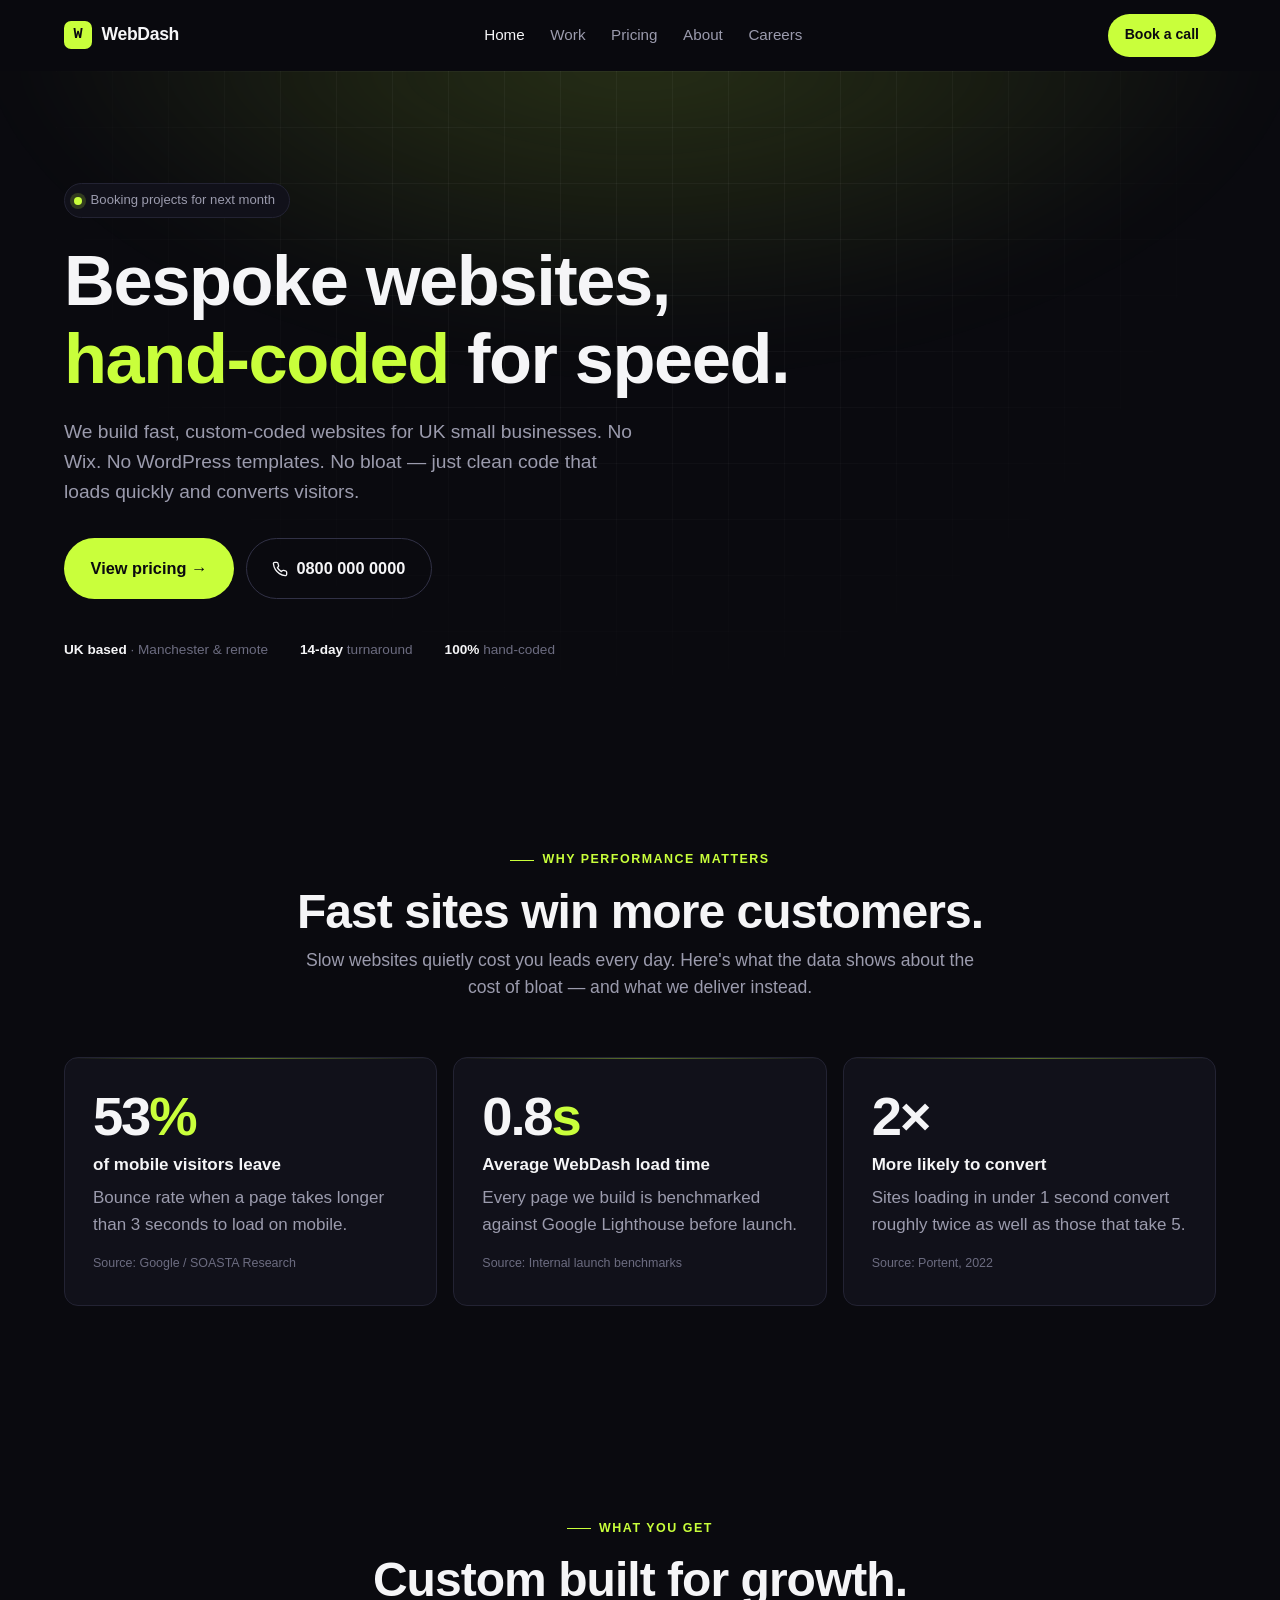
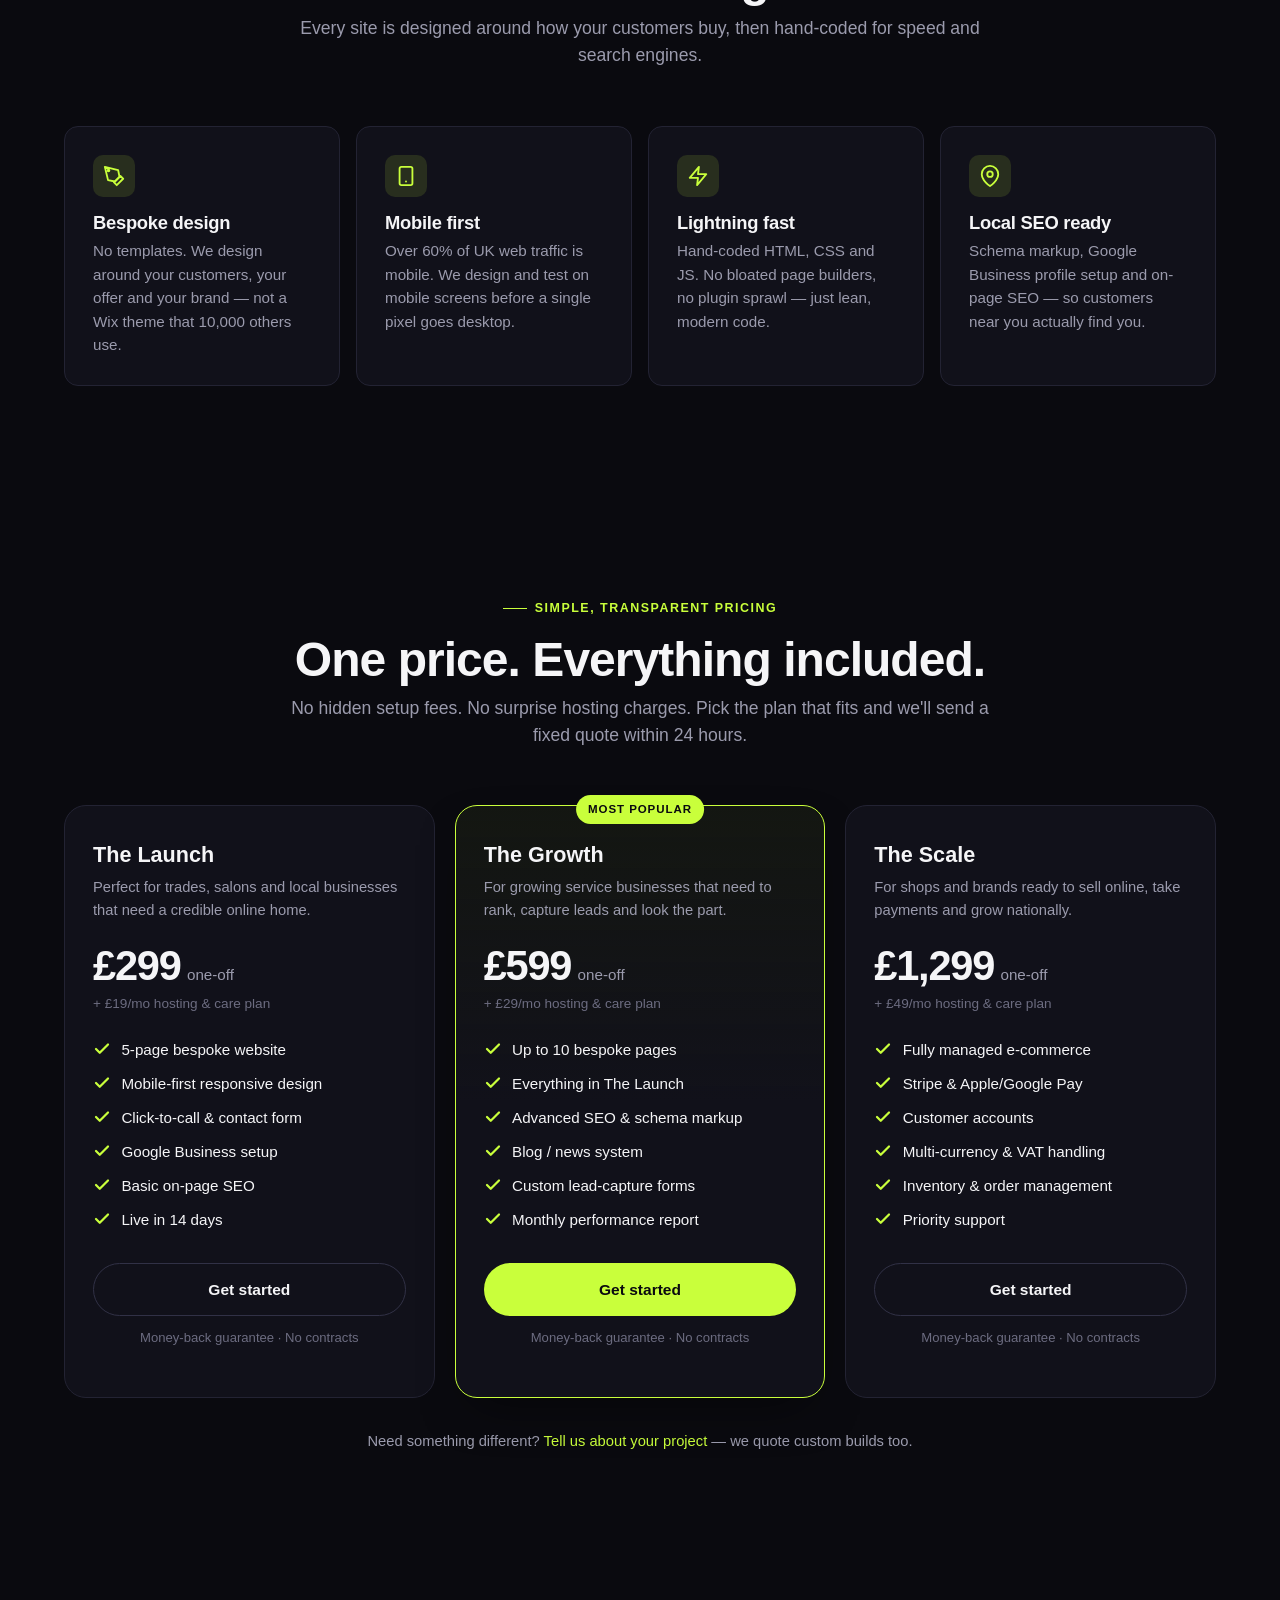
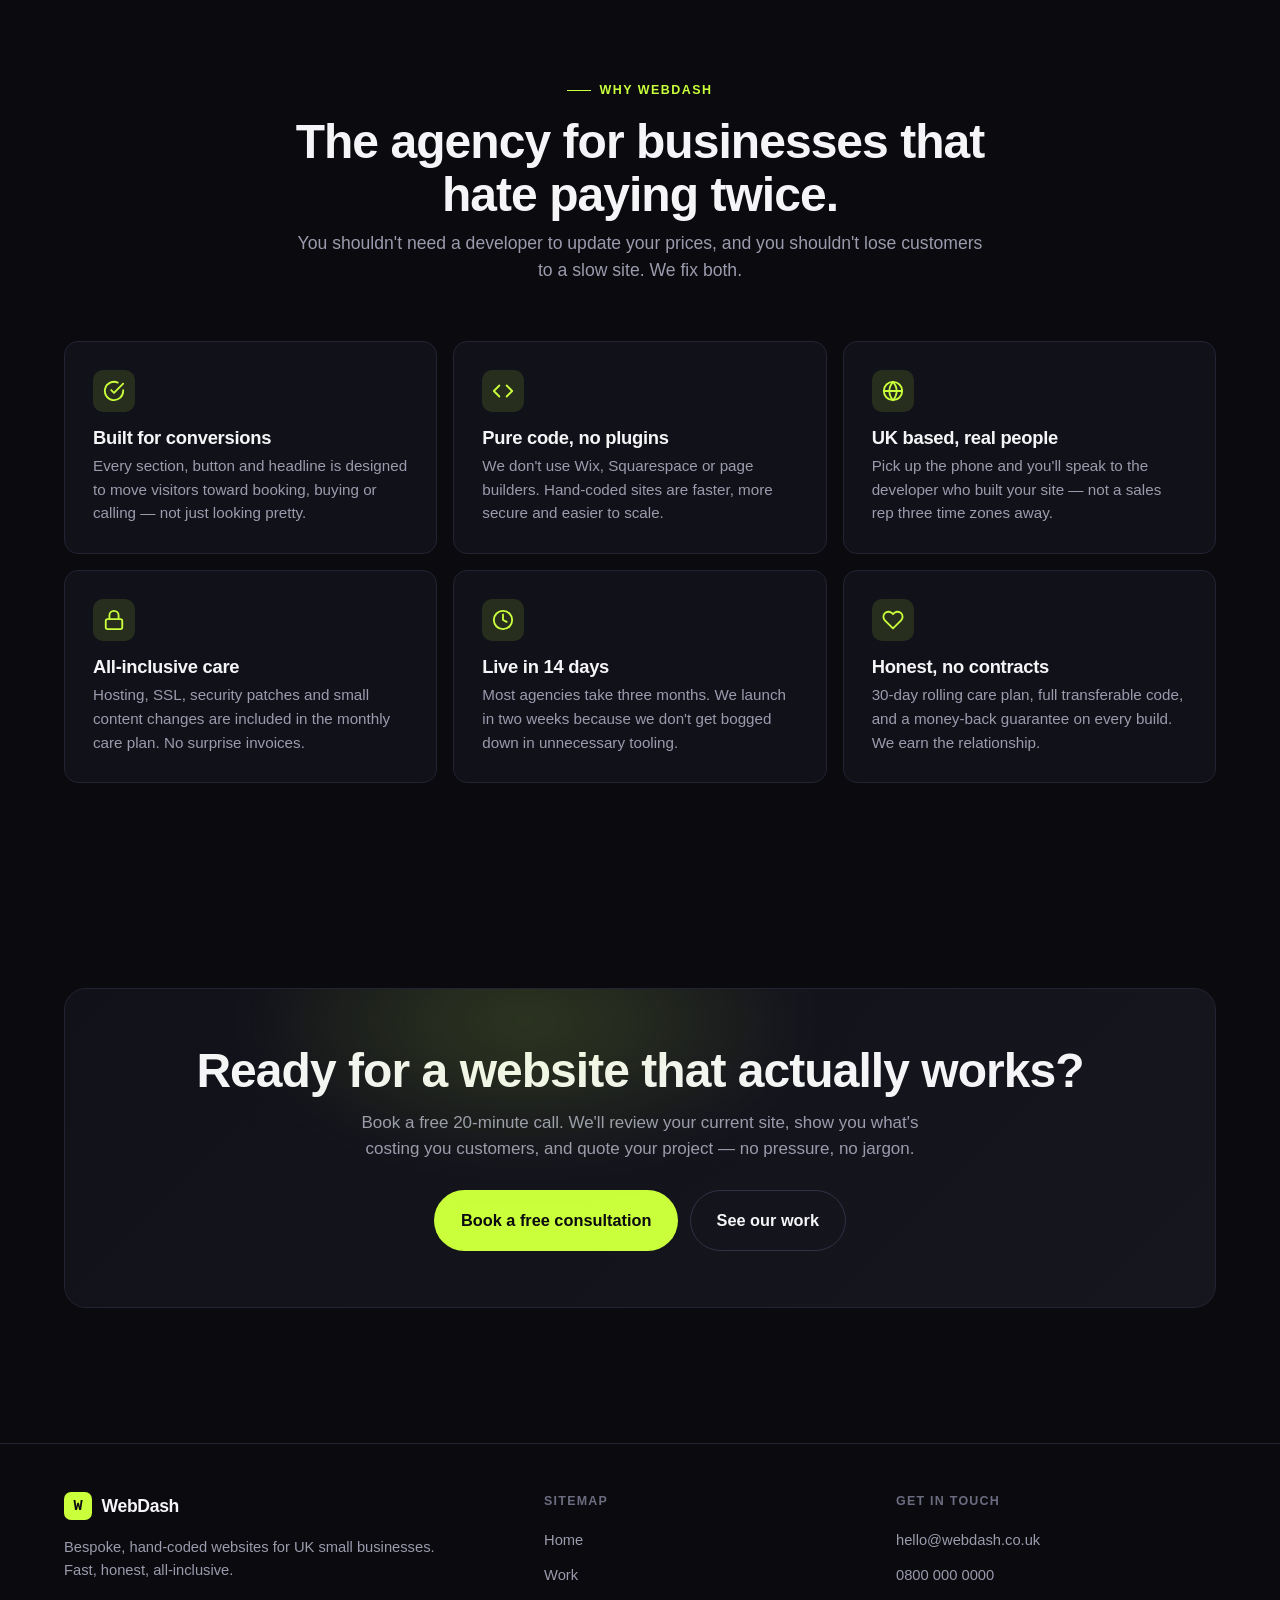
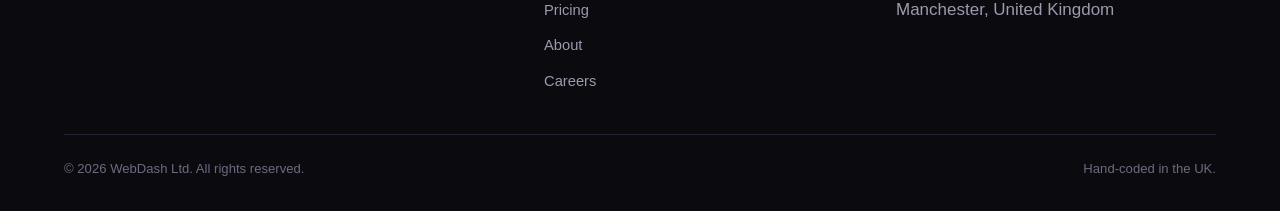
==== index.html @ cebf5f70 "Initial WebDash site rebuild Hand-coded static site (HTML, CSS, vanilla JS) with five pages: home, p" ====
<!doctype html>
<html lang="en-GB">
<head>
  <meta charset="utf-8" />
  <meta name="viewport" content="width=device-width, initial-scale=1" />
  <title>WebDash — Bespoke websites, hand-coded for UK businesses</title>
  <meta name="description" content="WebDash builds fast, custom-coded websites for UK small businesses. No Wix. No WordPress templates. Live in 14 days, all-inclusive from £299." />
  <meta name="theme-color" content="#0a0a0f" />
  <link rel="icon" href="/assets/favicon.svg" type="image/svg+xml" />
  <link rel="canonical" href="https://www.webdash.co.uk/" />
  <meta property="og:type" content="website" />
  <meta property="og:title" content="WebDash — Bespoke websites, hand-coded for UK businesses" />
  <meta property="og:description" content="Fast, custom-coded websites for UK small businesses. No Wix. No WordPress templates. Live in 14 days from £299." />
  <meta property="og:url" content="https://www.webdash.co.uk/" />
  <meta name="twitter:card" content="summary_large_image" />
  <link rel="stylesheet" href="/assets/styles.css" />
</head>
<body>
  <header class="nav" data-nav>
    <div class="container nav-inner">
      <a href="/" class="brand" aria-label="WebDash home">
        <span class="brand-mark">W</span>
        <span>WebDash</span>
      </a>
      <nav aria-label="Primary">
        <ul class="nav-links">
          <li><a href="/" aria-current="page">Home</a></li>
          <li><a href="/work.html">Work</a></li>
          <li><a href="/pricing.html">Pricing</a></li>
          <li><a href="/about.html">About</a></li>
          <li><a href="/careers.html">Careers</a></li>
        </ul>
      </nav>
      <a href="/about.html#contact" class="btn btn-primary btn-sm nav-cta">Book a call</a>
      <button class="nav-toggle" data-nav-toggle aria-label="Toggle menu" aria-expanded="false">
        <svg viewBox="0 0 24 24" fill="none" stroke="currentColor" stroke-width="2" stroke-linecap="round" aria-hidden="true">
          <line x1="3" y1="6" x2="21" y2="6"/><line x1="3" y1="12" x2="21" y2="12"/><line x1="3" y1="18" x2="21" y2="18"/>
        </svg>
      </button>
    </div>
    <div class="nav-mobile">
      <ul>
        <li><a href="/" aria-current="page">Home</a></li>
        <li><a href="/work.html">Work</a></li>
        <li><a href="/pricing.html">Pricing</a></li>
        <li><a href="/about.html">About</a></li>
        <li><a href="/careers.html">Careers</a></li>
      </ul>
      <a href="/about.html#contact" class="btn btn-primary btn-block">Book a call</a>
    </div>
  </header>

  <main>
    <section class="hero">
      <div class="hero-grid" aria-hidden="true"></div>
      <div class="container">
        <span class="hero-pill"><span class="dot"></span> Booking projects for next month</span>
        <h1>Bespoke websites,<br/><span class="accent">hand-coded</span> for speed.</h1>
        <p class="hero-sub">We build fast, custom-coded websites for UK small businesses. No Wix. No WordPress templates. No bloat — just clean code that loads quickly and converts visitors.</p>
        <div class="hero-actions">
          <a href="/pricing.html" class="btn btn-primary btn-lg">View pricing →</a>
          <a href="tel:+448000000000" class="btn btn-ghost btn-lg">
            <svg width="16" height="16" viewBox="0 0 24 24" fill="none" stroke="currentColor" stroke-width="2" stroke-linecap="round" stroke-linejoin="round" aria-hidden="true"><path d="M22 16.92v3a2 2 0 0 1-2.18 2 19.79 19.79 0 0 1-8.63-3.07 19.5 19.5 0 0 1-6-6 19.79 19.79 0 0 1-3.07-8.67A2 2 0 0 1 4.11 2h3a2 2 0 0 1 2 1.72c.13.96.37 1.9.72 2.81a2 2 0 0 1-.45 2.11L8.09 9.91a16 16 0 0 0 6 6l1.27-1.27a2 2 0 0 1 2.11-.45c.91.35 1.85.59 2.81.72A2 2 0 0 1 22 16.92z"/></svg>
            0800 000 0000
          </a>
        </div>
        <div class="hero-trust">
          <span><strong>UK based</strong> · Manchester &amp; remote</span>
          <span><strong>14-day</strong> turnaround</span>
          <span><strong>100%</strong> hand-coded</span>
        </div>
      </div>
    </section>

    <section class="section">
      <div class="container">
        <div class="section-head">
          <span class="eyebrow">Why performance matters</span>
          <h2>Fast sites win more customers.</h2>
          <p>Slow websites quietly cost you leads every day. Here's what the data shows about the cost of bloat — and what we deliver instead.</p>
        </div>
        <div class="stats">
          <div class="stat">
            <div class="stat-value">53<span class="unit">%</span></div>
            <div class="stat-label">of mobile visitors leave</div>
            <p>Bounce rate when a page takes longer than 3 seconds to load on mobile.</p>
            <div class="stat-source">Source: Google / SOASTA Research</div>
          </div>
          <div class="stat">
            <div class="stat-value">0.8<span class="unit">s</span></div>
            <div class="stat-label">Average WebDash load time</div>
            <p>Every page we build is benchmarked against Google Lighthouse before launch.</p>
            <div class="stat-source">Source: Internal launch benchmarks</div>
          </div>
          <div class="stat">
            <div class="stat-value">2×<span class="unit"></span></div>
            <div class="stat-label">More likely to convert</div>
            <p>Sites loading in under 1 second convert roughly twice as well as those that take 5.</p>
            <div class="stat-source">Source: Portent, 2022</div>
          </div>
        </div>
      </div>
    </section>

    <section class="section">
      <div class="container">
        <div class="section-head">
          <span class="eyebrow">What you get</span>
          <h2>Custom built for growth.</h2>
          <p>Every site is designed around how your customers buy, then hand-coded for speed and search engines.</p>
        </div>
        <div class="cards cols-4">
          <article class="card">
            <div class="card-icon" aria-hidden="true">
              <svg viewBox="0 0 24 24" fill="none" stroke="currentColor" stroke-width="2" stroke-linecap="round" stroke-linejoin="round"><path d="M12 19l7-7 3 3-7 7-3-3z"/><path d="M18 13l-1.5-7.5L2 2l3.5 14.5L13 18l5-5z"/><circle cx="6" cy="6" r="1"/></svg>
            </div>
            <h3>Bespoke design</h3>
            <p>No templates. We design around your customers, your offer and your brand — not a Wix theme that 10,000 others use.</p>
          </article>
          <article class="card">
            <div class="card-icon" aria-hidden="true">
              <svg viewBox="0 0 24 24" fill="none" stroke="currentColor" stroke-width="2" stroke-linecap="round" stroke-linejoin="round"><rect x="5" y="2" width="14" height="20" rx="2"/><line x1="12" y1="18" x2="12.01" y2="18"/></svg>
            </div>
            <h3>Mobile first</h3>
            <p>Over 60% of UK web traffic is mobile. We design and test on mobile screens before a single pixel goes desktop.</p>
          </article>
          <article class="card">
            <div class="card-icon" aria-hidden="true">
              <svg viewBox="0 0 24 24" fill="none" stroke="currentColor" stroke-width="2" stroke-linecap="round" stroke-linejoin="round"><polygon points="13 2 3 14 12 14 11 22 21 10 12 10 13 2"/></svg>
            </div>
            <h3>Lightning fast</h3>
            <p>Hand-coded HTML, CSS and JS. No bloated page builders, no plugin sprawl — just lean, modern code.</p>
          </article>
          <article class="card">
            <div class="card-icon" aria-hidden="true">
              <svg viewBox="0 0 24 24" fill="none" stroke="currentColor" stroke-width="2" stroke-linecap="round" stroke-linejoin="round"><path d="M21 10c0 7-9 13-9 13s-9-6-9-13a9 9 0 0 1 18 0z"/><circle cx="12" cy="10" r="3"/></svg>
            </div>
            <h3>Local SEO ready</h3>
            <p>Schema markup, Google Business profile setup and on-page SEO — so customers near you actually find you.</p>
          </article>
        </div>
      </div>
    </section>

    <section class="section">
      <div class="container">
        <div class="section-head">
          <span class="eyebrow">Simple, transparent pricing</span>
          <h2>One price. Everything included.</h2>
          <p>No hidden setup fees. No surprise hosting charges. Pick the plan that fits and we'll send a fixed quote within 24 hours.</p>
        </div>
        <div class="pricing">
          <article class="plan">
            <div class="plan-name">The Launch</div>
            <p class="plan-blurb">Perfect for trades, salons and local businesses that need a credible online home.</p>
            <div class="plan-price"><span class="amount">£299</span><span class="term">one-off</span></div>
            <p class="plan-care">+ £19/mo hosting &amp; care plan</p>
            <ul class="plan-features">
              <li>5-page bespoke website</li>
              <li>Mobile-first responsive design</li>
              <li>Click-to-call &amp; contact form</li>
              <li>Google Business setup</li>
              <li>Basic on-page SEO</li>
              <li>Live in 14 days</li>
            </ul>
            <a href="/about.html#contact" class="btn btn-ghost btn-block">Get started</a>
            <p class="plan-foot">Money-back guarantee · No contracts</p>
          </article>

          <article class="plan is-featured">
            <span class="plan-tag">Most popular</span>
            <div class="plan-name">The Growth</div>
            <p class="plan-blurb">For growing service businesses that need to rank, capture leads and look the part.</p>
            <div class="plan-price"><span class="amount">£599</span><span class="term">one-off</span></div>
            <p class="plan-care">+ £29/mo hosting &amp; care plan</p>
            <ul class="plan-features">
              <li>Up to 10 bespoke pages</li>
              <li>Everything in The Launch</li>
              <li>Advanced SEO &amp; schema markup</li>
              <li>Blog / news system</li>
              <li>Custom lead-capture forms</li>
              <li>Monthly performance report</li>
            </ul>
            <a href="/about.html#contact" class="btn btn-primary btn-block">Get started</a>
            <p class="plan-foot">Money-back guarantee · No contracts</p>
          </article>

          <article class="plan">
            <div class="plan-name">The Scale</div>
            <p class="plan-blurb">For shops and brands ready to sell online, take payments and grow nationally.</p>
            <div class="plan-price"><span class="amount">£1,299</span><span class="term">one-off</span></div>
            <p class="plan-care">+ £49/mo hosting &amp; care plan</p>
            <ul class="plan-features">
              <li>Fully managed e-commerce</li>
              <li>Stripe &amp; Apple/Google Pay</li>
              <li>Customer accounts</li>
              <li>Multi-currency &amp; VAT handling</li>
              <li>Inventory &amp; order management</li>
              <li>Priority support</li>
            </ul>
            <a href="/about.html#contact" class="btn btn-ghost btn-block">Get started</a>
            <p class="plan-foot">Money-back guarantee · No contracts</p>
          </article>
        </div>
        <p class="center muted" style="margin-top:2rem;font-size:.92rem;">Need something different? <a href="/about.html#contact" class="accent">Tell us about your project</a> — we quote custom builds too.</p>
      </div>
    </section>

    <section class="section">
      <div class="container">
        <div class="section-head">
          <span class="eyebrow">Why WebDash</span>
          <h2>The agency for businesses that hate paying twice.</h2>
          <p>You shouldn't need a developer to update your prices, and you shouldn't lose customers to a slow site. We fix both.</p>
        </div>
        <div class="cards cols-3">
          <article class="card">
            <div class="card-icon" aria-hidden="true">
              <svg viewBox="0 0 24 24" fill="none" stroke="currentColor" stroke-width="2" stroke-linecap="round" stroke-linejoin="round"><path d="M22 11.08V12a10 10 0 1 1-5.93-9.14"/><polyline points="22 4 12 14.01 9 11.01"/></svg>
            </div>
            <h3>Built for conversions</h3>
            <p>Every section, button and headline is designed to move visitors toward booking, buying or calling — not just looking pretty.</p>
          </article>
          <article class="card">
            <div class="card-icon" aria-hidden="true">
              <svg viewBox="0 0 24 24" fill="none" stroke="currentColor" stroke-width="2" stroke-linecap="round" stroke-linejoin="round"><polyline points="16 18 22 12 16 6"/><polyline points="8 6 2 12 8 18"/></svg>
            </div>
            <h3>Pure code, no plugins</h3>
            <p>We don't use Wix, Squarespace or page builders. Hand-coded sites are faster, more secure and easier to scale.</p>
          </article>
          <article class="card">
            <div class="card-icon" aria-hidden="true">
              <svg viewBox="0 0 24 24" fill="none" stroke="currentColor" stroke-width="2" stroke-linecap="round" stroke-linejoin="round"><circle cx="12" cy="12" r="10"/><line x1="2" y1="12" x2="22" y2="12"/><path d="M12 2a15.3 15.3 0 0 1 4 10 15.3 15.3 0 0 1-4 10 15.3 15.3 0 0 1-4-10 15.3 15.3 0 0 1 4-10z"/></svg>
            </div>
            <h3>UK based, real people</h3>
            <p>Pick up the phone and you'll speak to the developer who built your site — not a sales rep three time zones away.</p>
          </article>
          <article class="card">
            <div class="card-icon" aria-hidden="true">
              <svg viewBox="0 0 24 24" fill="none" stroke="currentColor" stroke-width="2" stroke-linecap="round" stroke-linejoin="round"><rect x="3" y="11" width="18" height="11" rx="2" ry="2"/><path d="M7 11V7a5 5 0 0 1 10 0v4"/></svg>
            </div>
            <h3>All-inclusive care</h3>
            <p>Hosting, SSL, security patches and small content changes are included in the monthly care plan. No surprise invoices.</p>
          </article>
          <article class="card">
            <div class="card-icon" aria-hidden="true">
              <svg viewBox="0 0 24 24" fill="none" stroke="currentColor" stroke-width="2" stroke-linecap="round" stroke-linejoin="round"><circle cx="12" cy="12" r="10"/><polyline points="12 6 12 12 16 14"/></svg>
            </div>
            <h3>Live in 14 days</h3>
            <p>Most agencies take three months. We launch in two weeks because we don't get bogged down in unnecessary tooling.</p>
          </article>
          <article class="card">
            <div class="card-icon" aria-hidden="true">
              <svg viewBox="0 0 24 24" fill="none" stroke="currentColor" stroke-width="2" stroke-linecap="round" stroke-linejoin="round"><path d="M20.84 4.61a5.5 5.5 0 0 0-7.78 0L12 5.67l-1.06-1.06a5.5 5.5 0 0 0-7.78 7.78l1.06 1.06L12 21.23l7.78-7.78 1.06-1.06a5.5 5.5 0 0 0 0-7.78z"/></svg>
            </div>
            <h3>Honest, no contracts</h3>
            <p>30-day rolling care plan, full transferable code, and a money-back guarantee on every build. We earn the relationship.</p>
          </article>
        </div>
      </div>
    </section>

    <section class="section">
      <div class="container">
        <div class="cta">
          <h2>Ready for a website that actually works?</h2>
          <p>Book a free 20-minute call. We'll review your current site, show you what's costing you customers, and quote your project — no pressure, no jargon.</p>
          <div class="cta-actions">
            <a href="/about.html#contact" class="btn btn-primary btn-lg">Book a free consultation</a>
            <a href="/work.html" class="btn btn-ghost btn-lg">See our work</a>
          </div>
        </div>
      </div>
    </section>
  </main>

  <footer class="footer">
    <div class="container">
      <div class="footer-grid">
        <div>
          <a href="/" class="brand" aria-label="WebDash home">
            <span class="brand-mark">W</span>
            <span>WebDash</span>
          </a>
          <p class="muted" style="margin-top:1rem;max-width:24rem;">Bespoke, hand-coded websites for UK small businesses. Fast, honest, all-inclusive.</p>
        </div>
        <div>
          <h5>Sitemap</h5>
          <ul>
            <li><a href="/">Home</a></li>
            <li><a href="/work.html">Work</a></li>
            <li><a href="/pricing.html">Pricing</a></li>
            <li><a href="/about.html">About</a></li>
            <li><a href="/careers.html">Careers</a></li>
          </ul>
        </div>
        <div>
          <h5>Get in touch</h5>
          <ul>
            <li><a href="mailto:hello@webdash.co.uk">hello@webdash.co.uk</a></li>
            <li><a href="tel:+448000000000">0800 000 0000</a></li>
            <li class="muted">Manchester, United Kingdom</li>
          </ul>
        </div>
      </div>
      <div class="footer-bottom">
        <span>© <span id="y">2026</span> WebDash Ltd. All rights reserved.</span>
        <span>Hand-coded in the UK.</span>
      </div>
    </div>
  </footer>

  <script src="/assets/nav.js" defer></script>
  <script>document.getElementById('y').textContent = new Date().getFullYear();</script>
</body>
</html>
---- assets/styles.css ----
:root {
  --bg: #0a0a0f;
  --bg-2: #11111a;
  --bg-3: #16161f;
  --border: #232333;
  --border-strong: #313146;
  --text: #f5f5f7;
  --text-muted: #9b9bad;
  --text-dim: #6c6c80;
  --accent: #c9ff3b;
  --accent-2: #a4e600;
  --accent-ink: #0a0a0f;
  --danger: #ff6b6b;
  --radius: 14px;
  --radius-sm: 8px;
  --radius-lg: 22px;
  --shadow: 0 20px 50px -20px rgba(0, 0, 0, 0.6);
  --container: 76rem;
  --gutter: clamp(1rem, 4vw, 2rem);
  --font: -apple-system, BlinkMacSystemFont, "Segoe UI", Roboto, Oxygen, Ubuntu,
    Cantarell, "Helvetica Neue", Arial, sans-serif;
  --mono: ui-monospace, SFMono-Regular, "SF Mono", Menlo, Consolas, monospace;
}

* {
  box-sizing: border-box;
}

html {
  scroll-behavior: smooth;
  -webkit-text-size-adjust: 100%;
}

body {
  margin: 0;
  background: var(--bg);
  color: var(--text);
  font-family: var(--font);
  font-size: 17px;
  line-height: 1.55;
  -webkit-font-smoothing: antialiased;
  text-rendering: optimizeLegibility;
}

img,
svg {
  max-width: 100%;
  display: block;
}

a {
  color: inherit;
  text-decoration: none;
}

a:focus-visible,
button:focus-visible,
input:focus-visible,
textarea:focus-visible,
select:focus-visible {
  outline: 2px solid var(--accent);
  outline-offset: 3px;
  border-radius: 4px;
}

::selection {
  background: var(--accent);
  color: var(--accent-ink);
}

/* ---------- Layout ---------- */

.container {
  width: 100%;
  max-width: var(--container);
  margin-inline: auto;
  padding-inline: var(--gutter);
}

.section {
  padding-block: clamp(3.5rem, 8vw, 6.5rem);
}

.section-tight {
  padding-block: clamp(2rem, 5vw, 3.5rem);
}

.eyebrow {
  display: inline-flex;
  align-items: center;
  gap: 0.5rem;
  font-size: 0.78rem;
  font-weight: 600;
  letter-spacing: 0.12em;
  text-transform: uppercase;
  color: var(--accent);
  margin: 0 0 1rem;
}

.eyebrow::before {
  content: "";
  width: 24px;
  height: 1px;
  background: var(--accent);
}

h1, h2, h3, h4 {
  font-weight: 700;
  letter-spacing: -0.02em;
  margin: 0 0 0.5rem;
  line-height: 1.1;
}

h1 {
  font-size: clamp(2.4rem, 6vw, 4.4rem);
}

h2 {
  font-size: clamp(1.9rem, 4.2vw, 3rem);
}

h3 {
  font-size: clamp(1.25rem, 2vw, 1.55rem);
  letter-spacing: -0.015em;
}

h4 {
  font-size: 1.05rem;
  letter-spacing: 0;
}

p {
  margin: 0 0 1rem;
  color: var(--text-muted);
}

.lead {
  font-size: clamp(1.05rem, 1.6vw, 1.25rem);
  color: var(--text-muted);
  max-width: 38rem;
}

.section-head {
  max-width: 44rem;
  margin: 0 auto clamp(2rem, 5vw, 3.5rem);
  text-align: center;
}

.section-head p {
  font-size: 1.1rem;
}

/* ---------- Navigation ---------- */

.nav {
  position: sticky;
  top: 0;
  z-index: 50;
  background: rgba(10, 10, 15, 0.78);
  backdrop-filter: saturate(140%) blur(14px);
  -webkit-backdrop-filter: saturate(140%) blur(14px);
  border-bottom: 1px solid transparent;
  transition: border-color 0.2s ease;
}

.nav.is-scrolled {
  border-bottom-color: var(--border);
}

.nav-inner {
  display: flex;
  align-items: center;
  justify-content: space-between;
  height: 70px;
}

.brand {
  display: inline-flex;
  align-items: center;
  gap: 0.6rem;
  font-weight: 700;
  letter-spacing: -0.02em;
  font-size: 1.1rem;
}

.brand-mark {
  width: 28px;
  height: 28px;
  border-radius: 7px;
  background: var(--accent);
  color: var(--accent-ink);
  display: grid;
  place-items: center;
  font-weight: 800;
  font-size: 0.95rem;
  font-family: var(--mono);
}

.nav-links {
  display: none;
  gap: 1.6rem;
  align-items: center;
  list-style: none;
  margin: 0;
  padding: 0;
}

.nav-links a {
  color: var(--text-muted);
  font-weight: 500;
  font-size: 0.95rem;
  transition: color 0.15s ease;
}

.nav-links a:hover,
.nav-links a[aria-current="page"] {
  color: var(--text);
}

.nav-cta {
  display: none;
}

.nav-toggle {
  background: transparent;
  border: 1px solid var(--border);
  color: var(--text);
  width: 42px;
  height: 42px;
  border-radius: 10px;
  display: grid;
  place-items: center;
  cursor: pointer;
}

.nav-toggle svg {
  width: 18px;
  height: 18px;
}

.nav-mobile {
  display: none;
  border-top: 1px solid var(--border);
  padding: 1rem var(--gutter) 1.5rem;
}

.nav.is-open .nav-mobile {
  display: block;
}

.nav-mobile ul {
  list-style: none;
  padding: 0;
  margin: 0 0 1rem;
  display: flex;
  flex-direction: column;
  gap: 0.25rem;
}

.nav-mobile a {
  display: block;
  padding: 0.75rem 0.25rem;
  color: var(--text-muted);
  font-weight: 500;
}

.nav-mobile a[aria-current="page"] {
  color: var(--text);
}

@media (min-width: 880px) {
  .nav-links { display: flex; }
  .nav-cta { display: inline-flex; }
  .nav-toggle { display: none; }
  .nav-mobile { display: none !important; }
}

/* ---------- Buttons ---------- */

.btn {
  display: inline-flex;
  align-items: center;
  justify-content: center;
  gap: 0.5rem;
  padding: 0.85rem 1.3rem;
  font-family: inherit;
  font-size: 0.97rem;
  font-weight: 600;
  border-radius: 999px;
  border: 1px solid transparent;
  cursor: pointer;
  transition: transform 0.12s ease, background 0.15s ease, border-color 0.15s ease, color 0.15s ease;
  white-space: nowrap;
}

.btn:active {
  transform: translateY(1px);
}

.btn-primary {
  background: var(--accent);
  color: var(--accent-ink);
}

.btn-primary:hover {
  background: var(--accent-2);
}

.btn-ghost {
  background: transparent;
  color: var(--text);
  border-color: var(--border-strong);
}

.btn-ghost:hover {
  border-color: var(--text);
}

.btn-sm {
  padding: 0.6rem 1rem;
  font-size: 0.88rem;
}

.btn-lg {
  padding: 1.05rem 1.6rem;
  font-size: 1.02rem;
}

.btn-block {
  width: 100%;
}

/* ---------- Hero ---------- */

.hero {
  position: relative;
  padding-block: clamp(4rem, 10vw, 7rem) clamp(3rem, 7vw, 5rem);
  overflow: hidden;
}

.hero::before {
  content: "";
  position: absolute;
  inset: -10% -10% auto -10%;
  height: 60%;
  background: radial-gradient(ellipse at 50% 0%, rgba(201, 255, 59, 0.18), transparent 60%);
  filter: blur(40px);
  z-index: -1;
}

.hero-grid {
  position: absolute;
  inset: 0;
  background-image:
    linear-gradient(to right, rgba(255, 255, 255, 0.04) 1px, transparent 1px),
    linear-gradient(to bottom, rgba(255, 255, 255, 0.04) 1px, transparent 1px);
  background-size: 56px 56px;
  -webkit-mask-image: radial-gradient(ellipse at 50% 0%, black 30%, transparent 70%);
          mask-image: radial-gradient(ellipse at 50% 0%, black 30%, transparent 70%);
  z-index: -1;
}

.hero-pill {
  display: inline-flex;
  align-items: center;
  gap: 0.55rem;
  padding: 0.4rem 0.85rem 0.4rem 0.55rem;
  border: 1px solid var(--border);
  background: var(--bg-2);
  border-radius: 999px;
  font-size: 0.82rem;
  color: var(--text-muted);
  margin-bottom: 1.5rem;
}

.hero-pill .dot {
  width: 8px;
  height: 8px;
  border-radius: 50%;
  background: var(--accent);
  box-shadow: 0 0 0 4px rgba(201, 255, 59, 0.18);
}

.hero h1 {
  margin-bottom: 1.25rem;
}

.hero h1 .accent {
  color: var(--accent);
}

.hero-sub {
  font-size: clamp(1.05rem, 1.6vw, 1.2rem);
  color: var(--text-muted);
  max-width: 36rem;
  margin: 0 0 2rem;
}

.hero-actions {
  display: flex;
  flex-wrap: wrap;
  gap: 0.75rem;
  margin-bottom: 2.5rem;
}

.hero-trust {
  display: flex;
  flex-wrap: wrap;
  gap: 1.5rem 2rem;
  align-items: center;
  font-size: 0.85rem;
  color: var(--text-dim);
}

.hero-trust strong {
  color: var(--text);
  font-weight: 600;
}

/* ---------- Stats ---------- */

.stats {
  display: grid;
  grid-template-columns: 1fr;
  gap: 1rem;
}

@media (min-width: 720px) {
  .stats { grid-template-columns: repeat(3, 1fr); }
}

.stat {
  padding: 2rem 1.75rem;
  border: 1px solid var(--border);
  background: var(--bg-2);
  border-radius: var(--radius);
  position: relative;
  overflow: hidden;
}

.stat::after {
  content: "";
  position: absolute;
  top: 0;
  left: 0;
  width: 100%;
  height: 1px;
  background: linear-gradient(90deg, transparent, var(--accent), transparent);
  opacity: 0.4;
}

.stat-value {
  font-size: clamp(2.5rem, 5vw, 3.4rem);
  font-weight: 800;
  letter-spacing: -0.04em;
  line-height: 1;
  color: var(--text);
  margin-bottom: 0.5rem;
}

.stat-value .unit {
  color: var(--accent);
  font-weight: 700;
}

.stat-label {
  font-weight: 600;
  color: var(--text);
  margin-bottom: 0.4rem;
}

.stat-source {
  font-size: 0.78rem;
  color: var(--text-dim);
  margin-top: 0.75rem;
}

/* ---------- Feature cards ---------- */

.cards {
  display: grid;
  grid-template-columns: 1fr;
  gap: 1rem;
}

@media (min-width: 640px) {
  .cards { grid-template-columns: repeat(2, 1fr); }
}

@media (min-width: 960px) {
  .cards.cols-4 { grid-template-columns: repeat(4, 1fr); }
  .cards.cols-3 { grid-template-columns: repeat(3, 1fr); }
}

.card {
  padding: 1.75rem;
  border: 1px solid var(--border);
  background: var(--bg-2);
  border-radius: var(--radius);
  transition: border-color 0.18s ease, transform 0.18s ease;
}

.card:hover {
  border-color: var(--border-strong);
  transform: translateY(-2px);
}

.card-icon {
  width: 42px;
  height: 42px;
  border-radius: 10px;
  display: grid;
  place-items: center;
  background: rgba(201, 255, 59, 0.12);
  color: var(--accent);
  margin-bottom: 1rem;
}

.card-icon svg {
  width: 22px;
  height: 22px;
}

.card h3 {
  margin-bottom: 0.4rem;
  font-size: 1.15rem;
}

.card p {
  margin: 0;
  font-size: 0.95rem;
}

/* ---------- Pricing ---------- */

.pricing {
  display: grid;
  grid-template-columns: 1fr;
  gap: 1.25rem;
  align-items: stretch;
}

@media (min-width: 920px) {
  .pricing { grid-template-columns: repeat(3, 1fr); }
}

.plan {
  display: flex;
  flex-direction: column;
  padding: 2rem 1.75rem;
  border: 1px solid var(--border);
  background: var(--bg-2);
  border-radius: var(--radius-lg);
  position: relative;
}

.plan.is-featured {
  border-color: var(--accent);
  background: linear-gradient(180deg, rgba(201, 255, 59, 0.05), var(--bg-2) 50%);
  box-shadow: var(--shadow);
}

.plan-tag {
  position: absolute;
  top: -0.7rem;
  left: 50%;
  transform: translateX(-50%);
  background: var(--accent);
  color: var(--accent-ink);
  font-size: 0.72rem;
  font-weight: 700;
  letter-spacing: 0.08em;
  text-transform: uppercase;
  padding: 0.35rem 0.75rem;
  border-radius: 999px;
}

.plan-name {
  font-size: 1.35rem;
  font-weight: 700;
  margin-bottom: 0.25rem;
}

.plan-blurb {
  font-size: 0.92rem;
  color: var(--text-muted);
  margin: 0 0 1.5rem;
  min-height: 2.6em;
}

.plan-price {
  display: baseline;
  margin-bottom: 0.25rem;
}

.plan-price .amount {
  font-size: 2.6rem;
  font-weight: 800;
  letter-spacing: -0.03em;
  line-height: 1;
}

.plan-price .term {
  color: var(--text-muted);
  font-size: 0.95rem;
  margin-left: 0.4rem;
}

.plan-care {
  font-size: 0.85rem;
  color: var(--text-dim);
  margin: 0 0 1.5rem;
}

.plan-features {
  list-style: none;
  padding: 0;
  margin: 0 0 2rem;
  display: flex;
  flex-direction: column;
  gap: 0.65rem;
  flex-grow: 1;
}

.plan-features li {
  display: flex;
  align-items: flex-start;
  gap: 0.65rem;
  font-size: 0.95rem;
  color: var(--text);
}

.plan-features li::before {
  content: "";
  width: 18px;
  height: 18px;
  flex-shrink: 0;
  margin-top: 0.15rem;
  background-color: var(--accent);
  -webkit-mask: url("data:image/svg+xml;utf8,<svg xmlns='http://www.w3.org/2000/svg' viewBox='0 0 24 24' fill='none' stroke='black' stroke-width='3' stroke-linecap='round' stroke-linejoin='round'><polyline points='20 6 9 17 4 12'/></svg>") center/contain no-repeat;
          mask: url("data:image/svg+xml;utf8,<svg xmlns='http://www.w3.org/2000/svg' viewBox='0 0 24 24' fill='none' stroke='black' stroke-width='3' stroke-linecap='round' stroke-linejoin='round'><polyline points='20 6 9 17 4 12'/></svg>") center/contain no-repeat;
}

.plan-foot {
  font-size: 0.82rem;
  color: var(--text-dim);
  text-align: center;
  margin-top: 0.75rem;
}

/* ---------- Add-ons ---------- */

.addons {
  display: grid;
  grid-template-columns: 1fr;
  gap: 0.75rem;
}

@media (min-width: 640px) {
  .addons { grid-template-columns: repeat(2, 1fr); }
}

@media (min-width: 960px) {
  .addons { grid-template-columns: repeat(3, 1fr); }
}

.addon {
  display: flex;
  align-items: baseline;
  justify-content: space-between;
  gap: 1rem;
  padding: 1.1rem 1.25rem;
  border: 1px solid var(--border);
  background: var(--bg-2);
  border-radius: var(--radius-sm);
}

.addon-name {
  font-weight: 600;
  font-size: 0.98rem;
}

.addon-blurb {
  font-size: 0.82rem;
  color: var(--text-dim);
  display: block;
  margin-top: 0.2rem;
  font-weight: 400;
}

.addon-price {
  color: var(--accent);
  font-weight: 700;
  font-size: 0.95rem;
  white-space: nowrap;
}

/* ---------- Work / case studies ---------- */

.work-grid {
  display: grid;
  grid-template-columns: 1fr;
  gap: 1.25rem;
}

@media (min-width: 760px) {
  .work-grid { grid-template-columns: repeat(2, 1fr); }
}

.case {
  display: flex;
  flex-direction: column;
  border: 1px solid var(--border);
  background: var(--bg-2);
  border-radius: var(--radius);
  overflow: hidden;
  transition: border-color 0.18s ease, transform 0.18s ease;
}

.case:hover {
  border-color: var(--border-strong);
  transform: translateY(-2px);
}

.case-cover {
  aspect-ratio: 16 / 10;
  background: var(--bg-3);
  position: relative;
  overflow: hidden;
  display: grid;
  place-items: center;
}

.case-cover svg {
  width: 60%;
  max-width: 240px;
  opacity: 0.85;
}

.case-body {
  padding: 1.5rem 1.5rem 1.75rem;
}

.case-meta {
  display: flex;
  gap: 0.75rem;
  font-size: 0.78rem;
  color: var(--text-dim);
  text-transform: uppercase;
  letter-spacing: 0.08em;
  margin-bottom: 0.8rem;
}

.case-meta span + span::before {
  content: "·";
  margin-right: 0.6rem;
  color: var(--text-dim);
}

.case h3 {
  font-size: 1.2rem;
  margin-bottom: 0.5rem;
}

.case p {
  margin: 0 0 1.25rem;
  font-size: 0.95rem;
}

.case-results {
  display: flex;
  flex-wrap: wrap;
  gap: 1.25rem;
  border-top: 1px solid var(--border);
  padding-top: 1.25rem;
}

.case-result strong {
  display: block;
  font-size: 1.4rem;
  color: var(--accent);
  font-weight: 800;
  letter-spacing: -0.02em;
}

.case-result span {
  font-size: 0.78rem;
  color: var(--text-dim);
}

/* ---------- About / Team ---------- */

.about-hero {
  display: grid;
  grid-template-columns: 1fr;
  gap: 2.5rem;
  align-items: center;
}

@media (min-width: 880px) {
  .about-hero { grid-template-columns: 1.2fr 1fr; }
}

.about-photo {
  aspect-ratio: 4 / 5;
  border-radius: var(--radius-lg);
  background:
    radial-gradient(ellipse at 30% 10%, rgba(201, 255, 59, 0.25), transparent 55%),
    linear-gradient(160deg, var(--bg-3), var(--bg-2));
  border: 1px solid var(--border);
  display: grid;
  place-items: center;
  position: relative;
  overflow: hidden;
}

.about-photo svg {
  width: 60%;
  opacity: 0.85;
}

.values {
  display: grid;
  grid-template-columns: 1fr;
  gap: 1rem;
}

@media (min-width: 720px) {
  .values { grid-template-columns: repeat(2, 1fr); }
}

/* ---------- Contact ---------- */

.contact {
  display: grid;
  grid-template-columns: 1fr;
  gap: 2rem;
  border: 1px solid var(--border);
  background: var(--bg-2);
  border-radius: var(--radius-lg);
  padding: clamp(1.75rem, 4vw, 3rem);
}

@media (min-width: 880px) {
  .contact { grid-template-columns: 0.9fr 1.1fr; gap: 3rem; }
}

.contact-info h3 {
  margin-bottom: 1rem;
}

.contact-list {
  list-style: none;
  padding: 0;
  margin: 1.5rem 0 0;
  display: flex;
  flex-direction: column;
  gap: 1rem;
}

.contact-list li {
  display: flex;
  gap: 0.75rem;
  align-items: flex-start;
  font-size: 0.95rem;
}

.contact-list .label {
  display: block;
  font-size: 0.75rem;
  text-transform: uppercase;
  letter-spacing: 0.08em;
  color: var(--text-dim);
  margin-bottom: 0.15rem;
}

.contact-list a {
  color: var(--text);
  font-weight: 500;
}

.contact-list a:hover {
  color: var(--accent);
}

.contact-icon {
  width: 36px;
  height: 36px;
  border-radius: 9px;
  background: rgba(201, 255, 59, 0.12);
  color: var(--accent);
  display: grid;
  place-items: center;
  flex-shrink: 0;
}

.contact-icon svg {
  width: 18px;
  height: 18px;
}

/* ---------- Form ---------- */

.form {
  display: flex;
  flex-direction: column;
  gap: 1rem;
}

.form-row {
  display: grid;
  grid-template-columns: 1fr;
  gap: 1rem;
}

@media (min-width: 540px) {
  .form-row { grid-template-columns: 1fr 1fr; }
}

.field {
  display: flex;
  flex-direction: column;
  gap: 0.4rem;
}

.field label {
  font-size: 0.85rem;
  font-weight: 600;
  color: var(--text);
}

.field .req {
  color: var(--accent);
  margin-left: 0.2rem;
}

.field input,
.field select,
.field textarea {
  font-family: inherit;
  font-size: 0.97rem;
  background: var(--bg-3);
  color: var(--text);
  border: 1px solid var(--border);
  border-radius: 10px;
  padding: 0.85rem 1rem;
  transition: border-color 0.15s ease, background 0.15s ease;
}

.field input::placeholder,
.field textarea::placeholder {
  color: var(--text-dim);
}

.field input:focus,
.field select:focus,
.field textarea:focus {
  border-color: var(--accent);
  outline: none;
  background: var(--bg-2);
}

.field textarea {
  resize: vertical;
  min-height: 130px;
}

.field-note {
  font-size: 0.78rem;
  color: var(--text-dim);
}

/* ---------- Careers ---------- */

.role-list {
  display: flex;
  flex-direction: column;
  gap: 1rem;
}

.role {
  display: grid;
  grid-template-columns: 1fr auto;
  align-items: center;
  gap: 1rem;
  padding: 1.5rem 1.75rem;
  border: 1px solid var(--border);
  background: var(--bg-2);
  border-radius: var(--radius);
  transition: border-color 0.18s ease;
}

.role:hover {
  border-color: var(--border-strong);
}

.role-meta {
  display: flex;
  flex-wrap: wrap;
  gap: 0.5rem 1rem;
  font-size: 0.82rem;
  color: var(--text-dim);
  margin-top: 0.4rem;
}

.role-meta span {
  display: inline-flex;
  align-items: center;
  gap: 0.35rem;
}

.role h3 {
  font-size: 1.15rem;
  margin: 0;
}

.role .btn {
  align-self: center;
}

.perks {
  display: grid;
  grid-template-columns: 1fr;
  gap: 1rem;
}

@media (min-width: 720px) {
  .perks { grid-template-columns: repeat(2, 1fr); }
}

@media (min-width: 1000px) {
  .perks { grid-template-columns: repeat(3, 1fr); }
}

.perk {
  padding: 1.4rem;
  border: 1px solid var(--border);
  background: var(--bg-2);
  border-radius: var(--radius);
}

.perk-icon {
  width: 36px;
  height: 36px;
  border-radius: 9px;
  background: rgba(201, 255, 59, 0.12);
  color: var(--accent);
  display: grid;
  place-items: center;
  margin-bottom: 0.85rem;
}

.perk-icon svg { width: 18px; height: 18px; }

.perk h4 {
  font-size: 1rem;
  margin-bottom: 0.3rem;
}

.perk p {
  margin: 0;
  font-size: 0.9rem;
}

/* ---------- CTA banner ---------- */

.cta {
  border: 1px solid var(--border);
  background: linear-gradient(135deg, var(--bg-2), var(--bg-3));
  border-radius: var(--radius-lg);
  padding: clamp(2.25rem, 5vw, 3.5rem);
  text-align: center;
  position: relative;
  overflow: hidden;
}

.cta::before {
  content: "";
  position: absolute;
  inset: -40% 30% auto auto;
  width: 60%;
  height: 100%;
  background: radial-gradient(ellipse at center, rgba(201, 255, 59, 0.18), transparent 60%);
  filter: blur(40px);
}

.cta h2 {
  margin-bottom: 0.75rem;
}

.cta p {
  margin-bottom: 1.75rem;
  max-width: 36rem;
  margin-inline: auto;
}

.cta-actions {
  display: inline-flex;
  flex-wrap: wrap;
  gap: 0.75rem;
  justify-content: center;
}

/* ---------- Footer ---------- */

.footer {
  border-top: 1px solid var(--border);
  padding-block: 3rem 2rem;
  margin-top: 2rem;
}

.footer-grid {
  display: grid;
  grid-template-columns: 1fr;
  gap: 2rem;
}

@media (min-width: 720px) {
  .footer-grid { grid-template-columns: 1.4fr 1fr 1fr; }
}

.footer p {
  font-size: 0.92rem;
  margin-bottom: 0.75rem;
}

.footer h5 {
  font-size: 0.78rem;
  font-weight: 700;
  text-transform: uppercase;
  letter-spacing: 0.1em;
  color: var(--text-dim);
  margin: 0 0 1rem;
}

.footer ul {
  list-style: none;
  padding: 0;
  margin: 0;
  display: flex;
  flex-direction: column;
  gap: 0.55rem;
}

.footer ul a {
  color: var(--text-muted);
  font-size: 0.92rem;
}

.footer ul a:hover {
  color: var(--text);
}

.footer-bottom {
  display: flex;
  flex-wrap: wrap;
  gap: 1rem;
  justify-content: space-between;
  align-items: center;
  border-top: 1px solid var(--border);
  margin-top: 2.5rem;
  padding-top: 1.5rem;
  font-size: 0.82rem;
  color: var(--text-dim);
}

/* ---------- Page header ---------- */

.page-header {
  padding-block: clamp(4rem, 8vw, 6rem) clamp(2.5rem, 5vw, 3.5rem);
  position: relative;
  overflow: hidden;
}

.page-header::before {
  content: "";
  position: absolute;
  inset: -40% -10% auto -10%;
  height: 70%;
  background: radial-gradient(ellipse at 50% 0%, rgba(201, 255, 59, 0.12), transparent 65%);
  filter: blur(50px);
  z-index: -1;
}

.page-header h1 {
  font-size: clamp(2.2rem, 5vw, 3.6rem);
  margin-bottom: 1rem;
}

.page-header p {
  font-size: clamp(1.05rem, 1.6vw, 1.2rem);
  max-width: 38rem;
}

/* ---------- FAQ ---------- */

.faq {
  display: flex;
  flex-direction: column;
  gap: 0.75rem;
  max-width: 48rem;
  margin: 0 auto;
}

.faq details {
  border: 1px solid var(--border);
  background: var(--bg-2);
  border-radius: var(--radius-sm);
  padding: 1.1rem 1.4rem;
  transition: border-color 0.15s ease;
}

.faq details[open] {
  border-color: var(--border-strong);
}

.faq summary {
  list-style: none;
  cursor: pointer;
  font-weight: 600;
  color: var(--text);
  display: flex;
  justify-content: space-between;
  align-items: center;
  gap: 1rem;
}

.faq summary::-webkit-details-marker {
  display: none;
}

.faq summary::after {
  content: "+";
  font-size: 1.4rem;
  color: var(--accent);
  font-weight: 400;
  line-height: 1;
  transition: transform 0.18s ease;
}

.faq details[open] summary::after {
  transform: rotate(45deg);
}

.faq p {
  margin: 0.85rem 0 0;
  font-size: 0.95rem;
}

/* ---------- Utilities ---------- */

.center { text-align: center; }
.muted { color: var(--text-muted); }
.dim { color: var(--text-dim); }
.accent { color: var(--accent); }

@media (prefers-reduced-motion: reduce) {
  *,
  *::before,
  *::after {
    animation-duration: 0.001ms !important;
    transition-duration: 0.001ms !important;
    scroll-behavior: auto !important;
  }
}
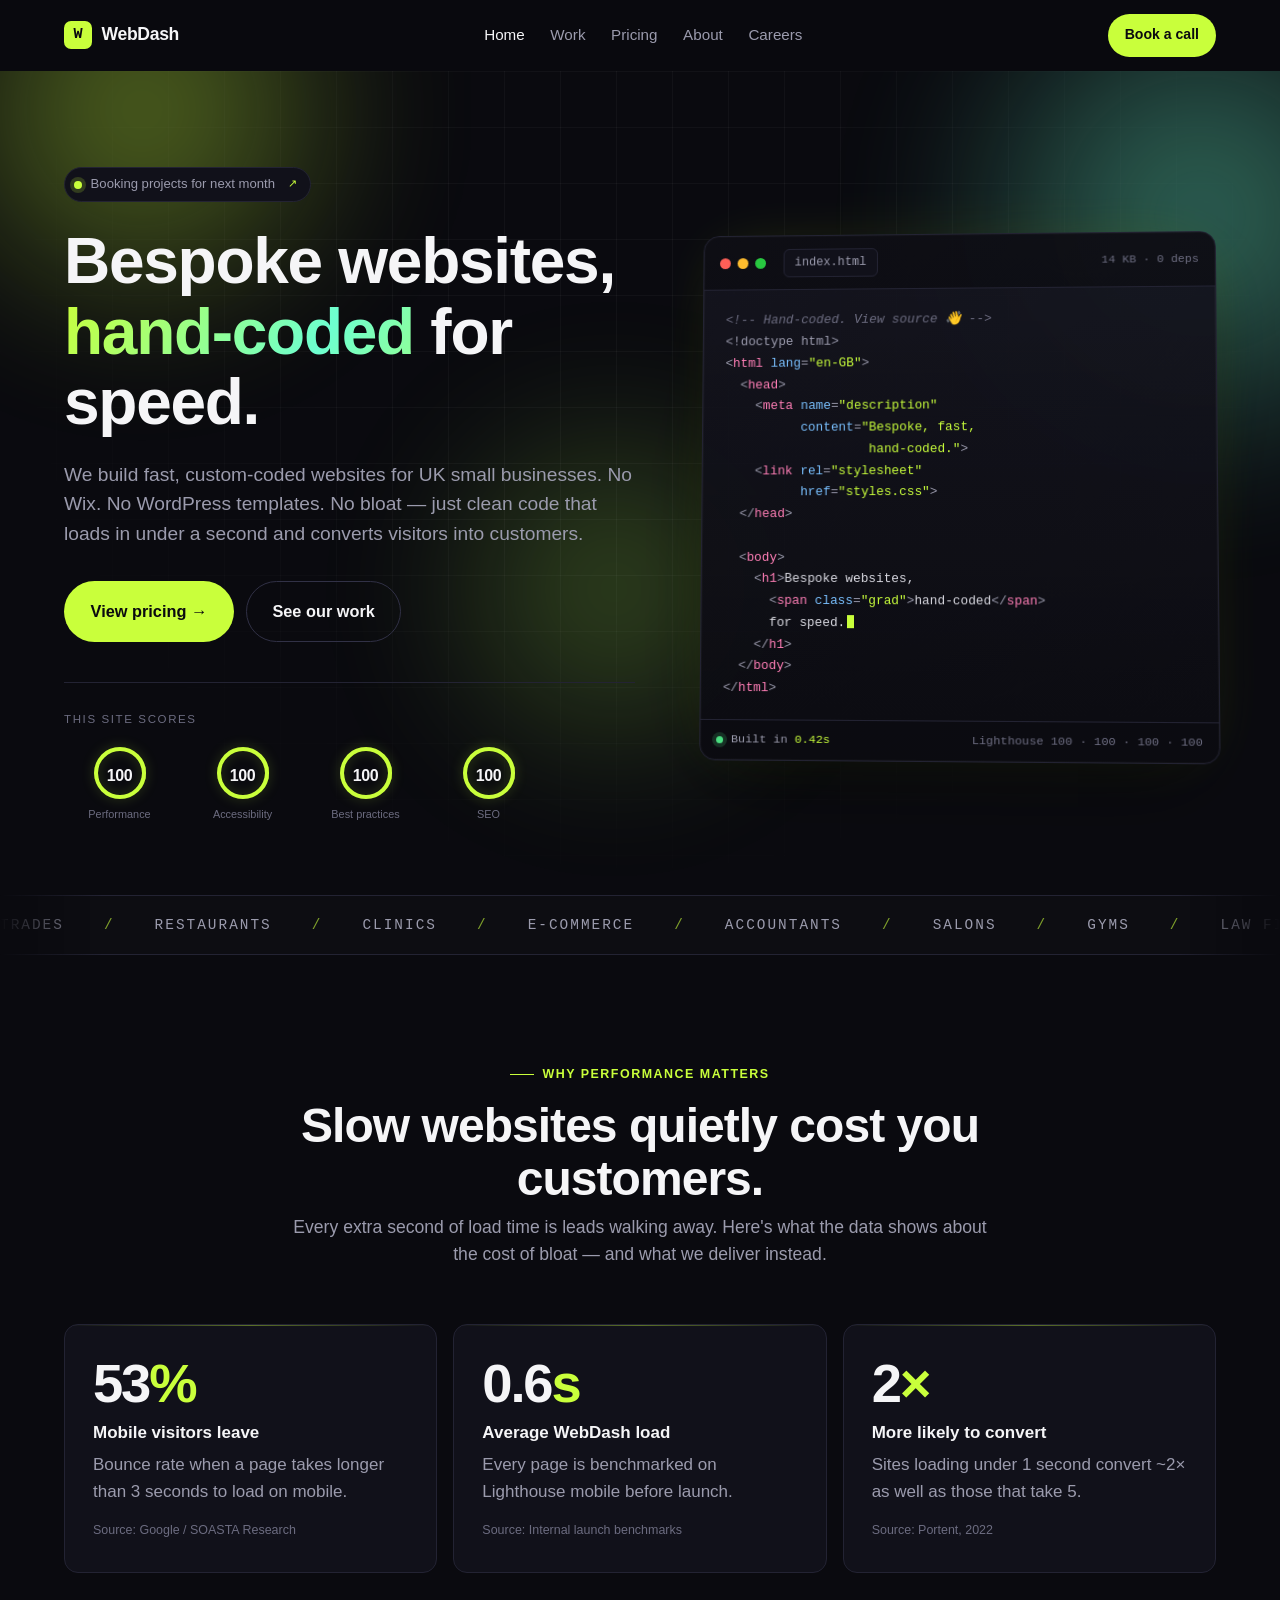
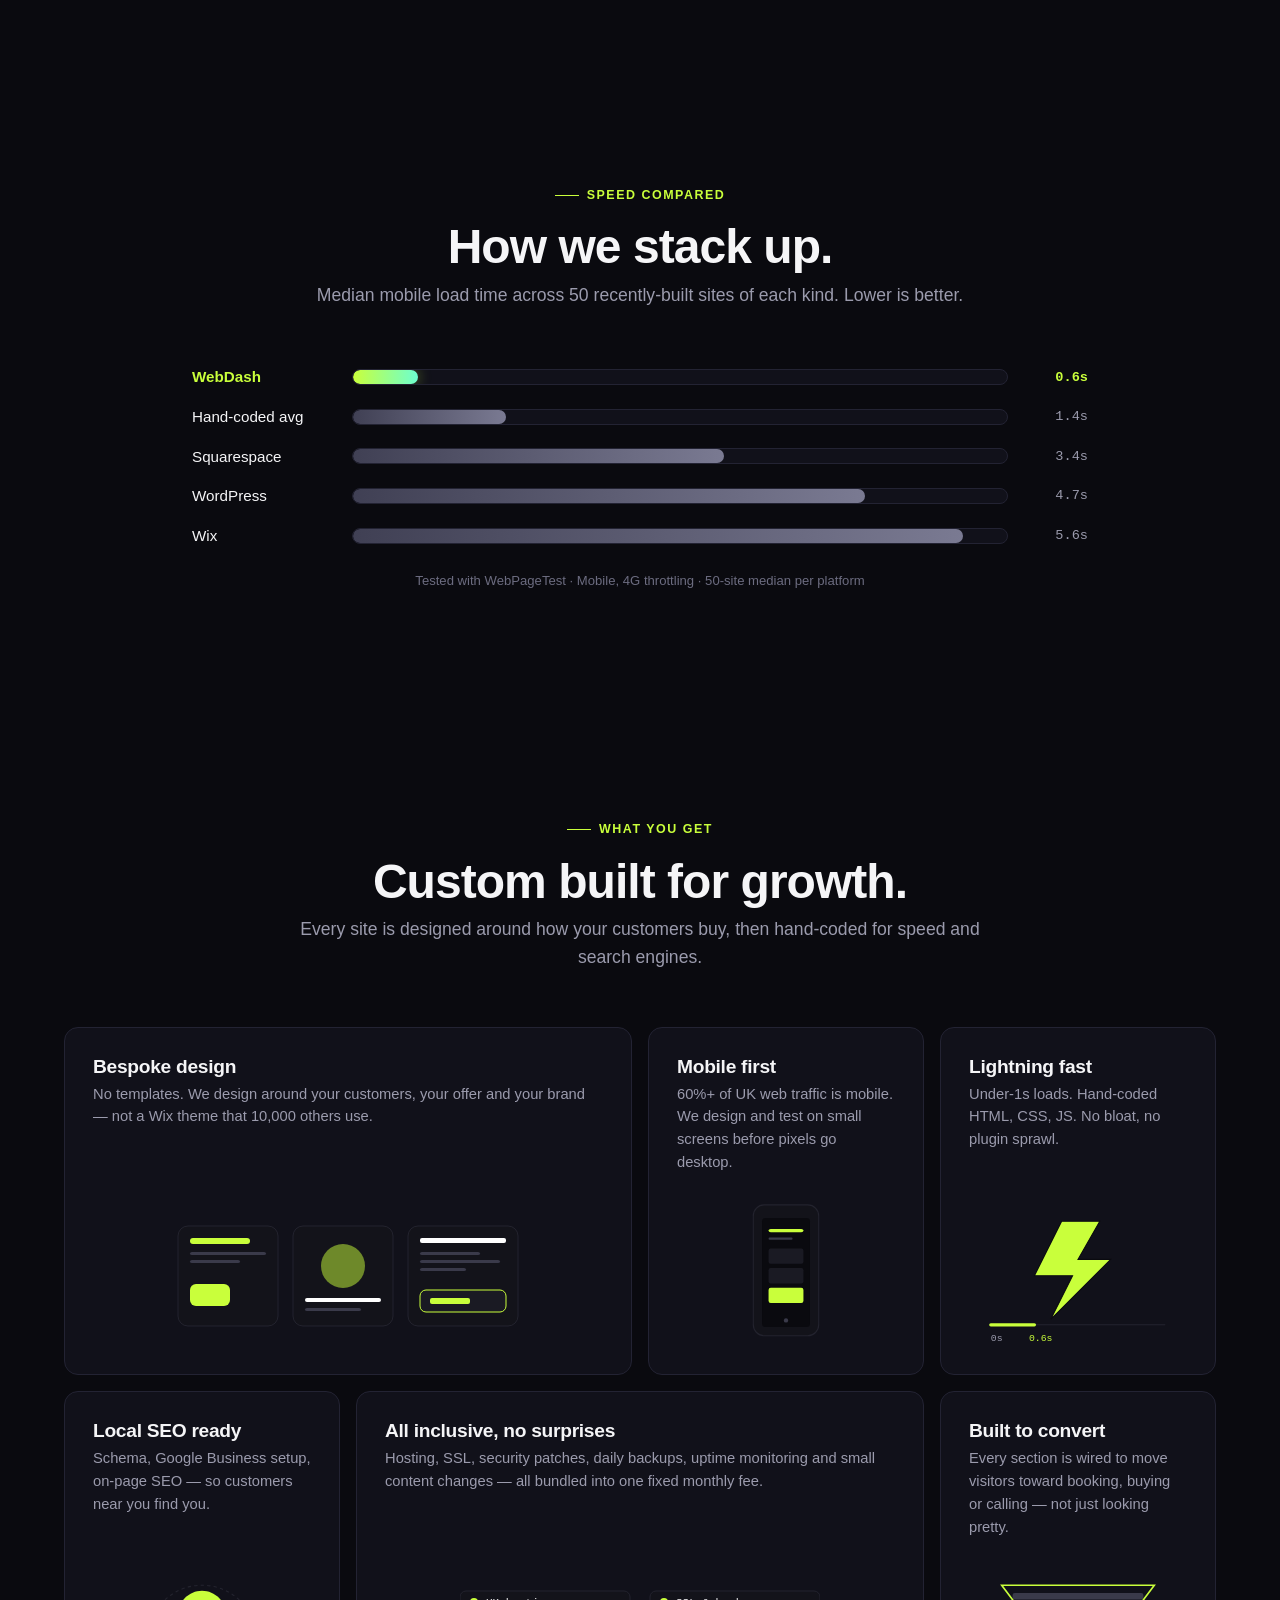
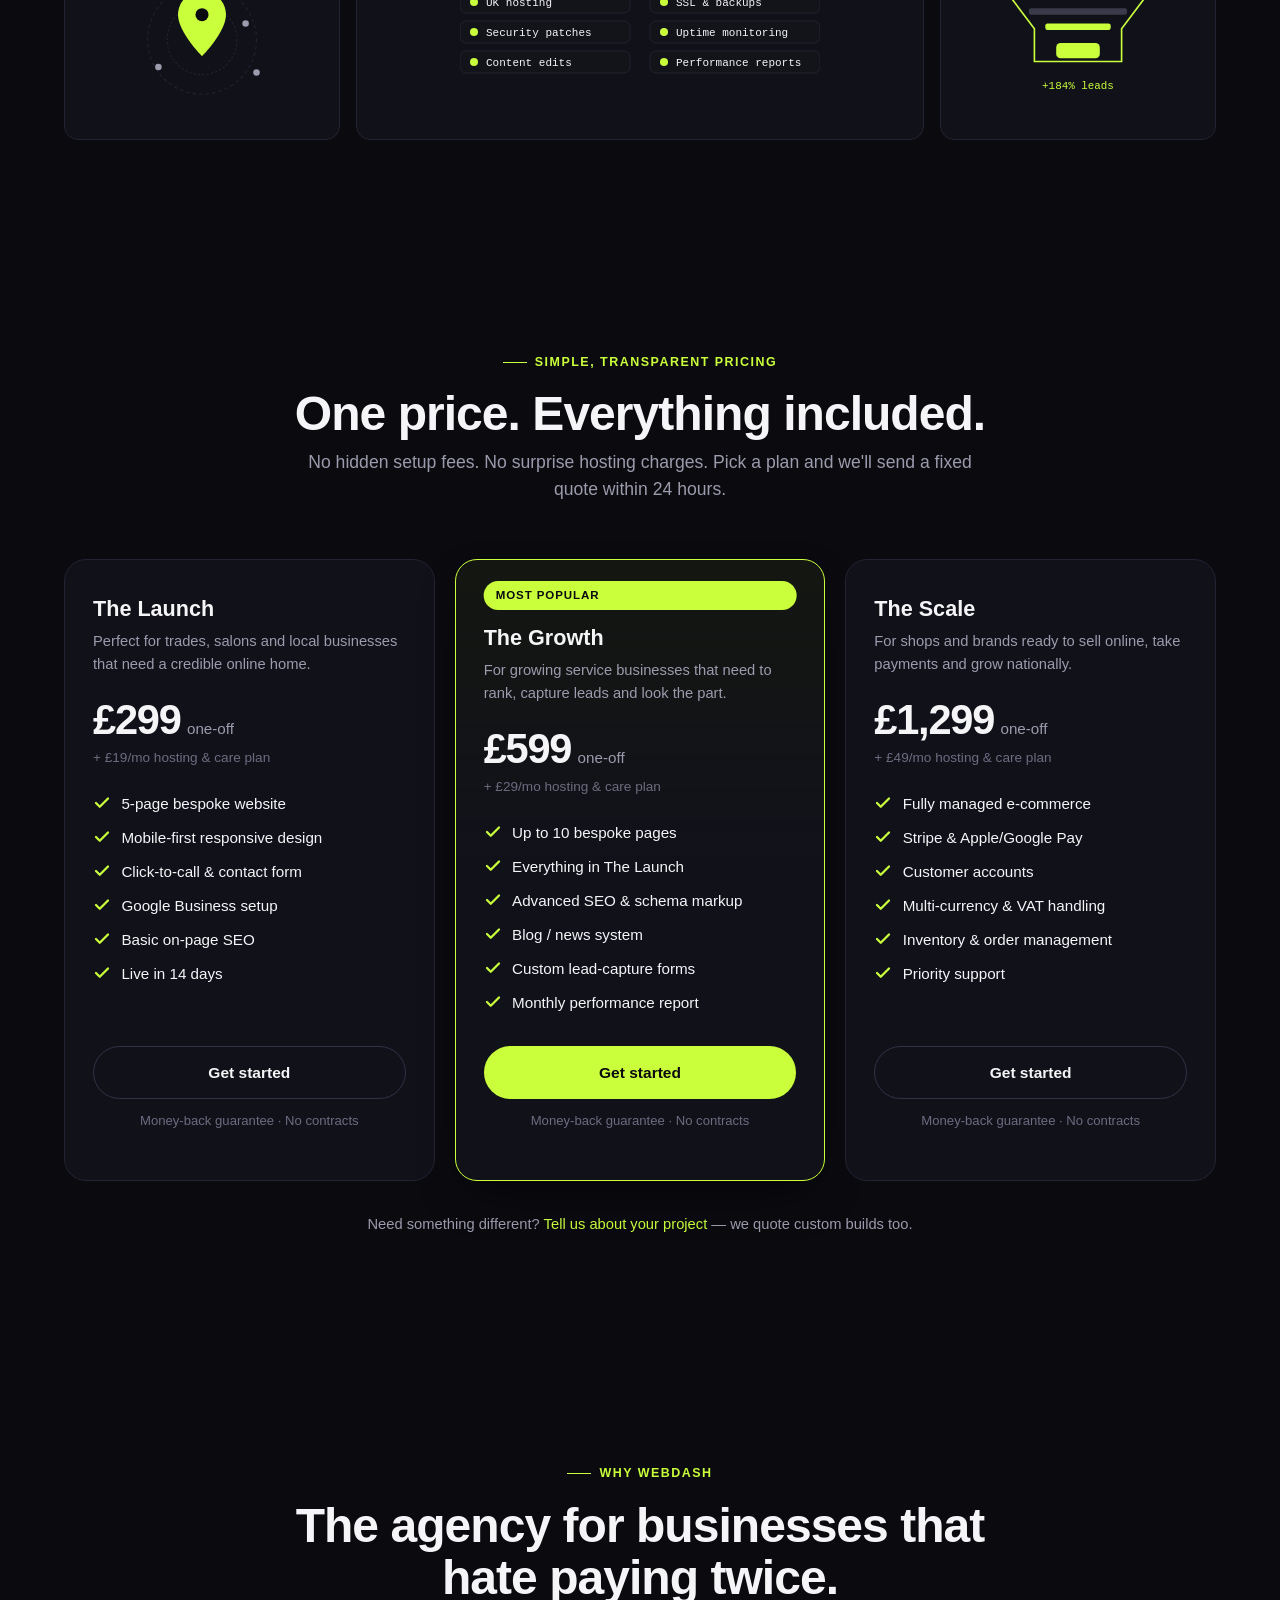
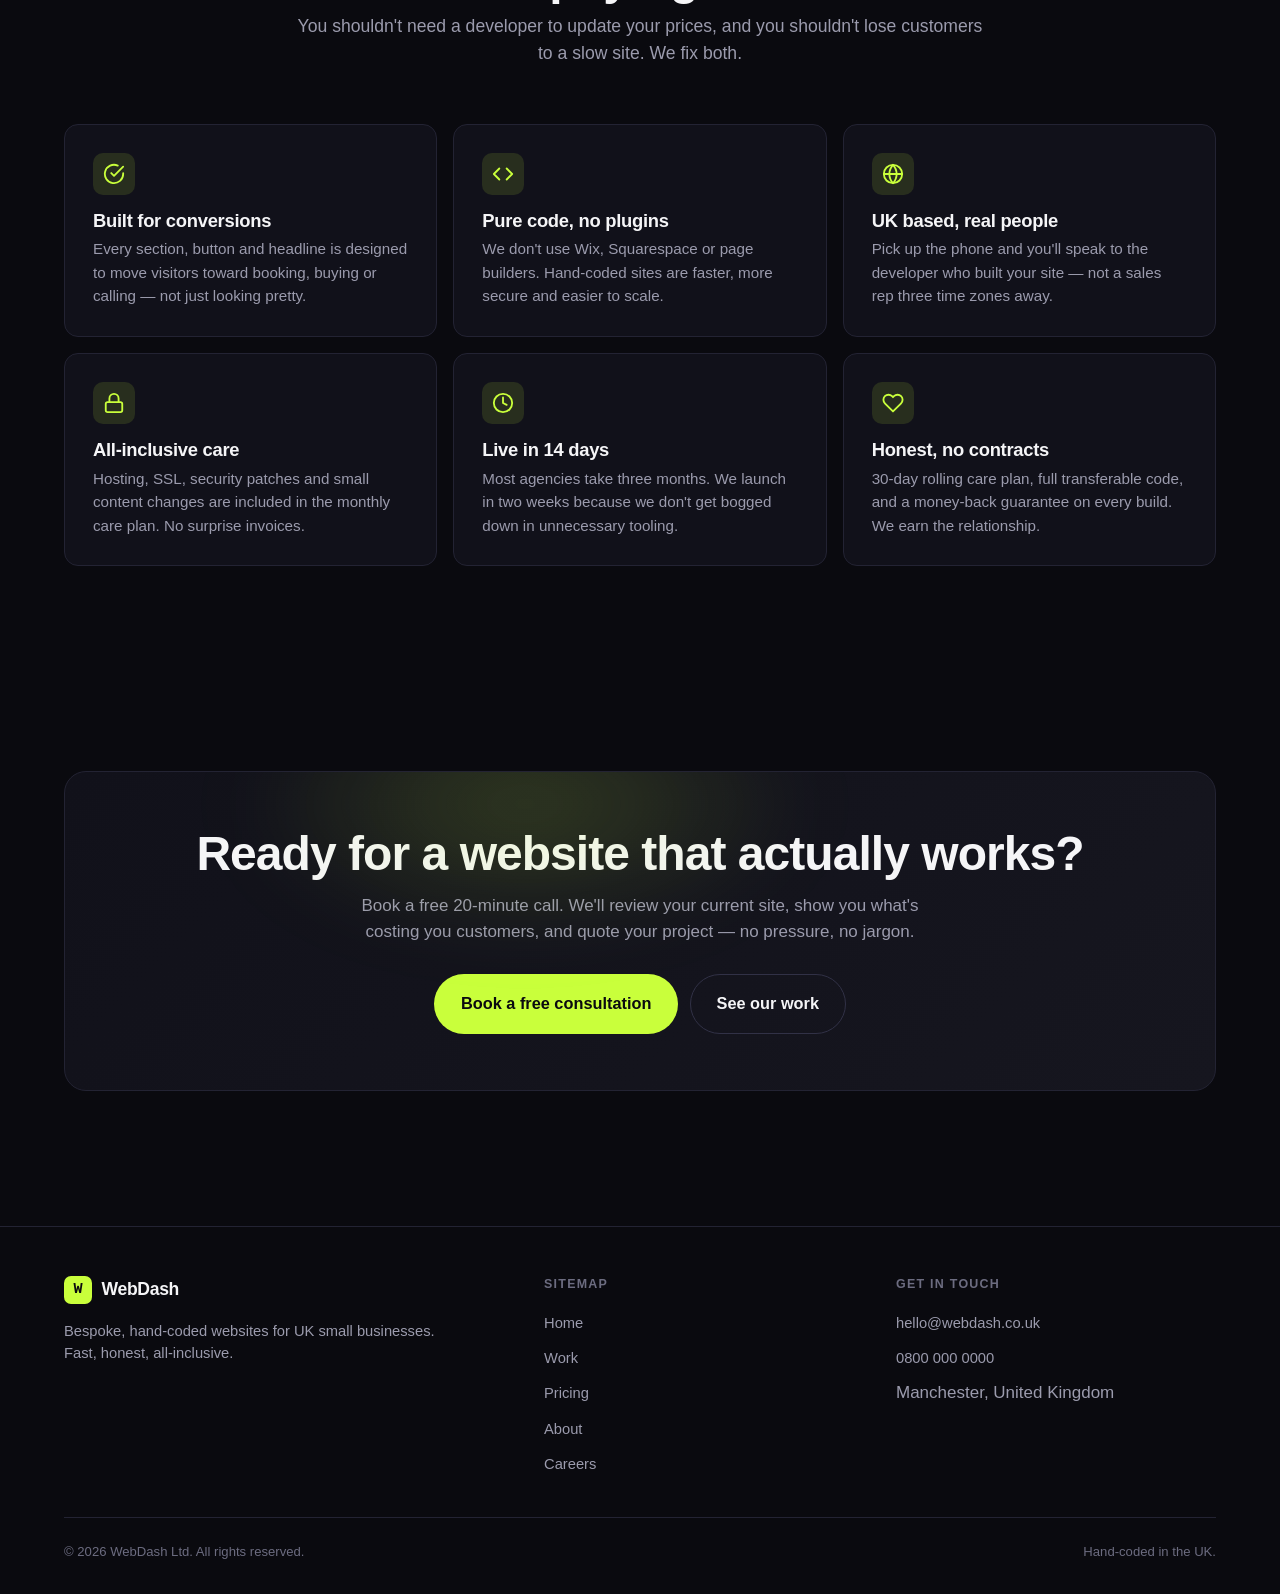
==== commit ee002929: "Make homepage a portfolio piece for the dev work The site itself should signal technical chops. Adds" ====
--- a/index.html
+++ b/index.html
@@ -1,4 +1,5 @@
 <!doctype html>
+<!-- Hand-coded HTML. View source — that's it, that's the whole site. No frameworks. No plugins. ~14kb gzipped. -->
 <html lang="en-GB">
 <head>
   <meta charset="utf-8" />
@@ -6,32 +7,32 @@
   <title>WebDash — Bespoke websites, hand-coded for UK businesses</title>
   <meta name="description" content="WebDash builds fast, custom-coded websites for UK small businesses. No Wix. No WordPress templates. Live in 14 days, all-inclusive from £299." />
   <meta name="theme-color" content="#0a0a0f" />
-  <link rel="icon" href="/assets/favicon.svg" type="image/svg+xml" />
+  <link rel="icon" href="assets/favicon.svg" type="image/svg+xml" />
   <link rel="canonical" href="https://www.webdash.co.uk/" />
   <meta property="og:type" content="website" />
   <meta property="og:title" content="WebDash — Bespoke websites, hand-coded for UK businesses" />
   <meta property="og:description" content="Fast, custom-coded websites for UK small businesses. No Wix. No WordPress templates. Live in 14 days from £299." />
   <meta property="og:url" content="https://www.webdash.co.uk/" />
   <meta name="twitter:card" content="summary_large_image" />
-  <link rel="stylesheet" href="/assets/styles.css" />
+  <link rel="stylesheet" href="assets/styles.css" />
 </head>
 <body>
   <header class="nav" data-nav>
     <div class="container nav-inner">
-      <a href="/" class="brand" aria-label="WebDash home">
+      <a href="./" class="brand" aria-label="WebDash home">
         <span class="brand-mark">W</span>
         <span>WebDash</span>
       </a>
       <nav aria-label="Primary">
         <ul class="nav-links">
-          <li><a href="/" aria-current="page">Home</a></li>
-          <li><a href="/work.html">Work</a></li>
-          <li><a href="/pricing.html">Pricing</a></li>
-          <li><a href="/about.html">About</a></li>
-          <li><a href="/careers.html">Careers</a></li>
+          <li><a href="./" aria-current="page">Home</a></li>
+          <li><a href="work.html">Work</a></li>
+          <li><a href="pricing.html">Pricing</a></li>
+          <li><a href="about.html">About</a></li>
+          <li><a href="careers.html">Careers</a></li>
         </ul>
       </nav>
-      <a href="/about.html#contact" class="btn btn-primary btn-sm nav-cta">Book a call</a>
+      <a href="about.html#contact" class="btn btn-primary btn-sm nav-cta">Book a call</a>
       <button class="nav-toggle" data-nav-toggle aria-label="Toggle menu" aria-expanded="false">
         <svg viewBox="0 0 24 24" fill="none" stroke="currentColor" stroke-width="2" stroke-linecap="round" aria-hidden="true">
           <line x1="3" y1="6" x2="21" y2="6"/><line x1="3" y1="12" x2="21" y2="12"/><line x1="3" y1="18" x2="21" y2="18"/>
@@ -40,117 +41,378 @@
     </div>
     <div class="nav-mobile">
       <ul>
-        <li><a href="/" aria-current="page">Home</a></li>
-        <li><a href="/work.html">Work</a></li>
-        <li><a href="/pricing.html">Pricing</a></li>
-        <li><a href="/about.html">About</a></li>
-        <li><a href="/careers.html">Careers</a></li>
+        <li><a href="./" aria-current="page">Home</a></li>
+        <li><a href="work.html">Work</a></li>
+        <li><a href="pricing.html">Pricing</a></li>
+        <li><a href="about.html">About</a></li>
+        <li><a href="careers.html">Careers</a></li>
       </ul>
-      <a href="/about.html#contact" class="btn btn-primary btn-block">Book a call</a>
+      <a href="about.html#contact" class="btn btn-primary btn-block">Book a call</a>
     </div>
   </header>
 
   <main>
-    <section class="hero">
-      <div class="hero-grid" aria-hidden="true"></div>
-      <div class="container">
-        <span class="hero-pill"><span class="dot"></span> Booking projects for next month</span>
-        <h1>Bespoke websites,<br/><span class="accent">hand-coded</span> for speed.</h1>
-        <p class="hero-sub">We build fast, custom-coded websites for UK small businesses. No Wix. No WordPress templates. No bloat — just clean code that loads quickly and converts visitors.</p>
-        <div class="hero-actions">
-          <a href="/pricing.html" class="btn btn-primary btn-lg">View pricing →</a>
-          <a href="tel:+448000000000" class="btn btn-ghost btn-lg">
-            <svg width="16" height="16" viewBox="0 0 24 24" fill="none" stroke="currentColor" stroke-width="2" stroke-linecap="round" stroke-linejoin="round" aria-hidden="true"><path d="M22 16.92v3a2 2 0 0 1-2.18 2 19.79 19.79 0 0 1-8.63-3.07 19.5 19.5 0 0 1-6-6 19.79 19.79 0 0 1-3.07-8.67A2 2 0 0 1 4.11 2h3a2 2 0 0 1 2 1.72c.13.96.37 1.9.72 2.81a2 2 0 0 1-.45 2.11L8.09 9.91a16 16 0 0 0 6 6l1.27-1.27a2 2 0 0 1 2.11-.45c.91.35 1.85.59 2.81.72A2 2 0 0 1 22 16.92z"/></svg>
-            0800 000 0000
-          </a>
-        </div>
-        <div class="hero-trust">
-          <span><strong>UK based</strong> · Manchester &amp; remote</span>
-          <span><strong>14-day</strong> turnaround</span>
-          <span><strong>100%</strong> hand-coded</span>
-        </div>
-      </div>
-    </section>
-
+
+    <!-- HERO -->
+    <section class="hero-pro">
+      <div class="aurora" aria-hidden="true">
+        <div class="aurora-blob a1"></div>
+        <div class="aurora-blob a2"></div>
+        <div class="aurora-blob a3"></div>
+      </div>
+      <div class="grid-pattern" aria-hidden="true"></div>
+
+      <div class="container hero-pro-grid">
+        <div class="hero-pro-text" data-reveal>
+          <span class="hero-pill">
+            <span class="dot"></span>
+            <span>Booking projects for next month</span>
+            <span class="kbd-hint" aria-hidden="true"><kbd>↗</kbd></span>
+          </span>
+          <h1>
+            Bespoke websites,
+            <span class="grad">hand-coded</span>
+            for speed.
+          </h1>
+          <p class="hero-sub">
+            We build fast, custom-coded websites for UK small businesses. No Wix. No WordPress templates. No bloat — just clean code that loads in under a second and converts visitors into customers.
+          </p>
+          <div class="hero-actions">
+            <a href="pricing.html" class="btn btn-primary btn-lg">View pricing →</a>
+            <a href="work.html" class="btn btn-ghost btn-lg">See our work</a>
+          </div>
+
+          <div class="lighthouse-strip">
+            <p class="strip-label">This site scores</p>
+            <div class="gauges">
+              <div class="gauge" data-gauge="100">
+                <svg class="gauge-svg" viewBox="0 0 56 56">
+                  <circle class="gauge-track" cx="28" cy="28" r="24" fill="none" stroke-width="4"/>
+                  <circle class="gauge-fill" cx="28" cy="28" r="24" fill="none" stroke-width="4" stroke-dasharray="150.8" stroke-dashoffset="150.8"/>
+                </svg>
+                <div class="gauge-num">100</div>
+                <div class="gauge-label">Performance</div>
+              </div>
+              <div class="gauge" data-gauge="100">
+                <svg class="gauge-svg" viewBox="0 0 56 56">
+                  <circle class="gauge-track" cx="28" cy="28" r="24" fill="none" stroke-width="4"/>
+                  <circle class="gauge-fill" cx="28" cy="28" r="24" fill="none" stroke-width="4" stroke-dasharray="150.8" stroke-dashoffset="150.8"/>
+                </svg>
+                <div class="gauge-num">100</div>
+                <div class="gauge-label">Accessibility</div>
+              </div>
+              <div class="gauge" data-gauge="100">
+                <svg class="gauge-svg" viewBox="0 0 56 56">
+                  <circle class="gauge-track" cx="28" cy="28" r="24" fill="none" stroke-width="4"/>
+                  <circle class="gauge-fill" cx="28" cy="28" r="24" fill="none" stroke-width="4" stroke-dasharray="150.8" stroke-dashoffset="150.8"/>
+                </svg>
+                <div class="gauge-num">100</div>
+                <div class="gauge-label">Best&nbsp;practices</div>
+              </div>
+              <div class="gauge" data-gauge="100">
+                <svg class="gauge-svg" viewBox="0 0 56 56">
+                  <circle class="gauge-track" cx="28" cy="28" r="24" fill="none" stroke-width="4"/>
+                  <circle class="gauge-fill" cx="28" cy="28" r="24" fill="none" stroke-width="4" stroke-dasharray="150.8" stroke-dashoffset="150.8"/>
+                </svg>
+                <div class="gauge-num">100</div>
+                <div class="gauge-label">SEO</div>
+              </div>
+            </div>
+          </div>
+        </div>
+
+        <aside class="hero-pro-code" data-reveal data-delay="2" aria-label="Source preview">
+          <div class="code-card">
+            <div class="code-bar">
+              <span class="cdot r" aria-hidden="true"></span>
+              <span class="cdot y" aria-hidden="true"></span>
+              <span class="cdot g" aria-hidden="true"></span>
+              <span class="code-tab">index.html</span>
+              <span class="code-meta">14 KB · 0 deps</span>
+            </div>
+            <pre class="code-body"><code><span class="com">&lt;!-- Hand-coded. View source 👋 --&gt;</span>
+<span class="punc">&lt;!doctype html&gt;</span>
+<span class="punc">&lt;</span><span class="tag">html</span> <span class="attr">lang</span><span class="punc">=</span><span class="str">"en-GB"</span><span class="punc">&gt;</span>
+  <span class="punc">&lt;</span><span class="tag">head</span><span class="punc">&gt;</span>
+    <span class="punc">&lt;</span><span class="tag">meta</span> <span class="attr">name</span><span class="punc">=</span><span class="str">"description"</span>
+          <span class="attr">content</span><span class="punc">=</span><span class="str">"Bespoke, fast,</span>
+                   <span class="str">hand-coded."</span><span class="punc">&gt;</span>
+    <span class="punc">&lt;</span><span class="tag">link</span> <span class="attr">rel</span><span class="punc">=</span><span class="str">"stylesheet"</span>
+          <span class="attr">href</span><span class="punc">=</span><span class="str">"styles.css"</span><span class="punc">&gt;</span>
+  <span class="punc">&lt;/</span><span class="tag">head</span><span class="punc">&gt;</span>
+
+  <span class="punc">&lt;</span><span class="tag">body</span><span class="punc">&gt;</span>
+    <span class="punc">&lt;</span><span class="tag">h1</span><span class="punc">&gt;</span>Bespoke websites,
+      <span class="punc">&lt;</span><span class="tag">span</span> <span class="attr">class</span><span class="punc">=</span><span class="str">"grad"</span><span class="punc">&gt;</span>hand-coded<span class="punc">&lt;/</span><span class="tag">span</span><span class="punc">&gt;</span>
+      for speed.<span class="cursor"></span>
+    <span class="punc">&lt;/</span><span class="tag">h1</span><span class="punc">&gt;</span>
+  <span class="punc">&lt;/</span><span class="tag">body</span><span class="punc">&gt;</span>
+<span class="punc">&lt;/</span><span class="tag">html</span><span class="punc">&gt;</span></code></pre>
+            <div class="code-status">
+              <span class="status-dot" aria-hidden="true"></span>
+              <span>Built in <span class="accent">0.42s</span></span>
+              <span class="dim" style="margin-left:auto;">Lighthouse 100 · 100 · 100 · 100</span>
+            </div>
+          </div>
+        </aside>
+      </div>
+    </section>
+
+    <!-- MARQUEE -->
+    <div class="marquee" aria-hidden="true">
+      <div class="marquee-track">
+        <span>Trades</span><span class="acc">/</span>
+        <span>Restaurants</span><span class="acc">/</span>
+        <span>Clinics</span><span class="acc">/</span>
+        <span>E-commerce</span><span class="acc">/</span>
+        <span>Accountants</span><span class="acc">/</span>
+        <span>Salons</span><span class="acc">/</span>
+        <span>Gyms</span><span class="acc">/</span>
+        <span>Law firms</span><span class="acc">/</span>
+        <span>Charities</span><span class="acc">/</span>
+        <span>Dentists</span><span class="acc">/</span>
+        <!-- duplicated for seamless loop -->
+        <span>Trades</span><span class="acc">/</span>
+        <span>Restaurants</span><span class="acc">/</span>
+        <span>Clinics</span><span class="acc">/</span>
+        <span>E-commerce</span><span class="acc">/</span>
+        <span>Accountants</span><span class="acc">/</span>
+        <span>Salons</span><span class="acc">/</span>
+        <span>Gyms</span><span class="acc">/</span>
+        <span>Law firms</span><span class="acc">/</span>
+        <span>Charities</span><span class="acc">/</span>
+        <span>Dentists</span><span class="acc">/</span>
+      </div>
+    </div>
+
+    <!-- STATS / WHY PERFORMANCE MATTERS -->
     <section class="section">
       <div class="container">
-        <div class="section-head">
+        <div class="section-head" data-reveal>
           <span class="eyebrow">Why performance matters</span>
-          <h2>Fast sites win more customers.</h2>
-          <p>Slow websites quietly cost you leads every day. Here's what the data shows about the cost of bloat — and what we deliver instead.</p>
+          <h2>Slow websites quietly cost you customers.</h2>
+          <p>Every extra second of load time is leads walking away. Here's what the data shows about the cost of bloat — and what we deliver instead.</p>
         </div>
         <div class="stats">
-          <div class="stat">
-            <div class="stat-value">53<span class="unit">%</span></div>
-            <div class="stat-label">of mobile visitors leave</div>
+          <div class="stat glow" data-reveal data-delay="1">
+            <div class="stat-value"><span data-count="53" data-dec="0">0</span><span class="unit">%</span></div>
+            <div class="stat-label">Mobile visitors leave</div>
             <p>Bounce rate when a page takes longer than 3 seconds to load on mobile.</p>
             <div class="stat-source">Source: Google / SOASTA Research</div>
           </div>
-          <div class="stat">
-            <div class="stat-value">0.8<span class="unit">s</span></div>
-            <div class="stat-label">Average WebDash load time</div>
-            <p>Every page we build is benchmarked against Google Lighthouse before launch.</p>
+          <div class="stat glow" data-reveal data-delay="2">
+            <div class="stat-value"><span data-count="0.6" data-dec="1">0.0</span><span class="unit">s</span></div>
+            <div class="stat-label">Average WebDash load</div>
+            <p>Every page is benchmarked on Lighthouse mobile before launch.</p>
             <div class="stat-source">Source: Internal launch benchmarks</div>
           </div>
-          <div class="stat">
-            <div class="stat-value">2×<span class="unit"></span></div>
+          <div class="stat glow" data-reveal data-delay="3">
+            <div class="stat-value"><span data-count="2" data-dec="0">0</span><span class="unit">×</span></div>
             <div class="stat-label">More likely to convert</div>
-            <p>Sites loading in under 1 second convert roughly twice as well as those that take 5.</p>
+            <p>Sites loading under 1 second convert ~2× as well as those that take 5.</p>
             <div class="stat-source">Source: Portent, 2022</div>
           </div>
         </div>
       </div>
     </section>
 
+    <!-- COMPARE BAR CHART -->
     <section class="section">
       <div class="container">
-        <div class="section-head">
+        <div class="section-head" data-reveal>
+          <span class="eyebrow">Speed compared</span>
+          <h2>How we stack up.</h2>
+          <p>Median mobile load time across 50 recently-built sites of each kind. Lower is better.</p>
+        </div>
+        <div class="compare" data-reveal>
+          <div class="compare-row is-us" data-compare="0.6" data-compare-max="6">
+            <span class="compare-label">WebDash</span>
+            <div class="compare-bar"><div class="compare-fill is-us"></div></div>
+            <span class="compare-time">0.6s</span>
+          </div>
+          <div class="compare-row" data-compare="1.4" data-compare-max="6">
+            <span class="compare-label">Hand-coded avg</span>
+            <div class="compare-bar"><div class="compare-fill"></div></div>
+            <span class="compare-time">1.4s</span>
+          </div>
+          <div class="compare-row" data-compare="3.4" data-compare-max="6">
+            <span class="compare-label">Squarespace</span>
+            <div class="compare-bar"><div class="compare-fill"></div></div>
+            <span class="compare-time">3.4s</span>
+          </div>
+          <div class="compare-row" data-compare="4.7" data-compare-max="6">
+            <span class="compare-label">WordPress</span>
+            <div class="compare-bar"><div class="compare-fill"></div></div>
+            <span class="compare-time">4.7s</span>
+          </div>
+          <div class="compare-row" data-compare="5.6" data-compare-max="6">
+            <span class="compare-label">Wix</span>
+            <div class="compare-bar"><div class="compare-fill"></div></div>
+            <span class="compare-time">5.6s</span>
+          </div>
+        </div>
+        <p class="center dim" style="margin-top:1.5rem;font-size:.82rem;">Tested with WebPageTest · Mobile, 4G throttling · 50-site median per platform</p>
+      </div>
+    </section>
+
+    <!-- BENTO FEATURES -->
+    <section class="section">
+      <div class="container">
+        <div class="section-head" data-reveal>
           <span class="eyebrow">What you get</span>
           <h2>Custom built for growth.</h2>
           <p>Every site is designed around how your customers buy, then hand-coded for speed and search engines.</p>
         </div>
-        <div class="cards cols-4">
-          <article class="card">
-            <div class="card-icon" aria-hidden="true">
-              <svg viewBox="0 0 24 24" fill="none" stroke="currentColor" stroke-width="2" stroke-linecap="round" stroke-linejoin="round"><path d="M12 19l7-7 3 3-7 7-3-3z"/><path d="M18 13l-1.5-7.5L2 2l3.5 14.5L13 18l5-5z"/><circle cx="6" cy="6" r="1"/></svg>
-            </div>
-            <h3>Bespoke design</h3>
-            <p>No templates. We design around your customers, your offer and your brand — not a Wix theme that 10,000 others use.</p>
-          </article>
-          <article class="card">
-            <div class="card-icon" aria-hidden="true">
-              <svg viewBox="0 0 24 24" fill="none" stroke="currentColor" stroke-width="2" stroke-linecap="round" stroke-linejoin="round"><rect x="5" y="2" width="14" height="20" rx="2"/><line x1="12" y1="18" x2="12.01" y2="18"/></svg>
-            </div>
-            <h3>Mobile first</h3>
-            <p>Over 60% of UK web traffic is mobile. We design and test on mobile screens before a single pixel goes desktop.</p>
-          </article>
-          <article class="card">
-            <div class="card-icon" aria-hidden="true">
-              <svg viewBox="0 0 24 24" fill="none" stroke="currentColor" stroke-width="2" stroke-linecap="round" stroke-linejoin="round"><polygon points="13 2 3 14 12 14 11 22 21 10 12 10 13 2"/></svg>
-            </div>
-            <h3>Lightning fast</h3>
-            <p>Hand-coded HTML, CSS and JS. No bloated page builders, no plugin sprawl — just lean, modern code.</p>
-          </article>
-          <article class="card">
-            <div class="card-icon" aria-hidden="true">
-              <svg viewBox="0 0 24 24" fill="none" stroke="currentColor" stroke-width="2" stroke-linecap="round" stroke-linejoin="round"><path d="M21 10c0 7-9 13-9 13s-9-6-9-13a9 9 0 0 1 18 0z"/><circle cx="12" cy="10" r="3"/></svg>
-            </div>
-            <h3>Local SEO ready</h3>
-            <p>Schema markup, Google Business profile setup and on-page SEO — so customers near you actually find you.</p>
-          </article>
-        </div>
-      </div>
-    </section>
-
+        <div class="bento">
+
+          <article class="bento-tile span-2 glow" data-reveal data-delay="1">
+            <div class="bento-head">
+              <h3>Bespoke design</h3>
+              <p>No templates. We design around your customers, your offer and your brand — not a Wix theme that 10,000 others use.</p>
+            </div>
+            <div class="bento-art" aria-hidden="true">
+              <svg viewBox="0 0 360 140" xmlns="http://www.w3.org/2000/svg">
+                <rect x="10" y="20" width="100" height="100" rx="10" fill="#13131a" stroke="#23232e"/>
+                <rect x="22" y="32" width="60" height="6" rx="3" fill="#c9ff3b"/>
+                <rect x="22" y="46" width="76" height="3" rx="2" fill="#3a3a4a"/>
+                <rect x="22" y="54" width="50" height="3" rx="2" fill="#3a3a4a"/>
+                <rect x="22" y="78" width="40" height="22" rx="6" fill="#c9ff3b"/>
+                <rect x="125" y="20" width="100" height="100" rx="10" fill="#13131a" stroke="#23232e"/>
+                <circle cx="175" cy="60" r="22" fill="#c9ff3b" opacity="0.5"/>
+                <rect x="137" y="92" width="76" height="4" rx="2" fill="#fff"/>
+                <rect x="137" y="102" width="56" height="3" rx="2" fill="#3a3a4a"/>
+                <rect x="240" y="20" width="110" height="100" rx="10" fill="#13131a" stroke="#23232e"/>
+                <rect x="252" y="32" width="86" height="5" rx="2" fill="#fff"/>
+                <rect x="252" y="46" width="60" height="3" rx="2" fill="#3a3a4a"/>
+                <rect x="252" y="54" width="80" height="3" rx="2" fill="#3a3a4a"/>
+                <rect x="252" y="62" width="46" height="3" rx="2" fill="#3a3a4a"/>
+                <rect x="252" y="84" width="86" height="22" rx="6" fill="#1a1a23" stroke="#c9ff3b"/>
+                <rect x="262" y="92" width="40" height="6" rx="2" fill="#c9ff3b"/>
+              </svg>
+            </div>
+          </article>
+
+          <article class="bento-tile glow" data-reveal data-delay="2">
+            <div class="bento-head">
+              <h3>Mobile first</h3>
+              <p>60%+ of UK web traffic is mobile. We design and test on small screens before pixels go desktop.</p>
+            </div>
+            <div class="bento-art" aria-hidden="true">
+              <svg viewBox="0 0 200 140" xmlns="http://www.w3.org/2000/svg">
+                <rect x="70" y="10" width="60" height="120" rx="10" fill="#13131a" stroke="#23232e"/>
+                <rect x="78" y="22" width="44" height="100" rx="3" fill="#0a0a0f"/>
+                <rect x="84" y="32" width="32" height="3" rx="2" fill="#c9ff3b"/>
+                <rect x="84" y="40" width="22" height="2" rx="1" fill="#3a3a4a"/>
+                <rect x="84" y="50" width="32" height="14" rx="2" fill="#1a1a23"/>
+                <rect x="84" y="68" width="32" height="14" rx="2" fill="#1a1a23"/>
+                <rect x="84" y="86" width="32" height="14" rx="2" fill="#c9ff3b"/>
+                <circle cx="100" cy="116" r="2" fill="#3a3a4a"/>
+              </svg>
+            </div>
+          </article>
+
+          <article class="bento-tile glow" data-reveal data-delay="3">
+            <div class="bento-head">
+              <h3>Lightning fast</h3>
+              <p>Under-1s loads. Hand-coded HTML, CSS, JS. No bloat, no plugin sprawl.</p>
+            </div>
+            <div class="bento-art" aria-hidden="true">
+              <svg viewBox="0 0 200 140" xmlns="http://www.w3.org/2000/svg">
+                <path d="M85 25 L60 75 L95 75 L75 115 L130 60 L100 60 L120 25 Z" fill="#c9ff3b" stroke="#0a0a0f" stroke-width="1"/>
+                <line x1="20" y1="120" x2="180" y2="120" stroke="#23232e" stroke-width="1"/>
+                <line x1="20" y1="120" x2="60" y2="120" stroke="#c9ff3b" stroke-width="3" stroke-linecap="round"/>
+                <text x="20" y="135" font-family="ui-monospace,monospace" font-size="9" fill="#9b9bad">0s</text>
+                <text x="55" y="135" font-family="ui-monospace,monospace" font-size="9" fill="#c9ff3b">0.6s</text>
+              </svg>
+            </div>
+          </article>
+
+          <article class="bento-tile glow" data-reveal data-delay="1">
+            <div class="bento-head">
+              <h3>Local SEO ready</h3>
+              <p>Schema, Google Business setup, on-page SEO — so customers near you find you.</p>
+            </div>
+            <div class="bento-art" aria-hidden="true">
+              <svg viewBox="0 0 200 140" xmlns="http://www.w3.org/2000/svg">
+                <circle cx="100" cy="75" r="50" fill="none" stroke="#23232e" stroke-dasharray="3 3"/>
+                <circle cx="100" cy="75" r="32" fill="none" stroke="#23232e" stroke-dasharray="2 2"/>
+                <path d="M100 30 C112 30 122 40 122 52 C122 68 100 90 100 90 C100 90 78 68 78 52 C78 40 88 30 100 30 Z" fill="#c9ff3b"/>
+                <circle cx="100" cy="52" r="6" fill="#0a0a0f"/>
+                <circle cx="60" cy="100" r="3" fill="#9b9bad"/>
+                <circle cx="140" cy="60" r="3" fill="#9b9bad"/>
+                <circle cx="150" cy="105" r="3" fill="#9b9bad"/>
+              </svg>
+            </div>
+          </article>
+
+          <article class="bento-tile span-2 glow" data-reveal data-delay="2">
+            <div class="bento-head">
+              <h3>All inclusive, no surprises</h3>
+              <p>Hosting, SSL, security patches, daily backups, uptime monitoring and small content changes — all bundled into one fixed monthly fee.</p>
+            </div>
+            <div class="bento-art" aria-hidden="true">
+              <svg viewBox="0 0 360 130" xmlns="http://www.w3.org/2000/svg">
+                <g font-family="ui-monospace,monospace" font-size="11">
+                  <g transform="translate(0,10)">
+                    <rect x="0" y="0" width="170" height="22" rx="6" fill="#13131a" stroke="#23232e"/>
+                    <circle cx="14" cy="11" r="4" fill="#c9ff3b"/><text x="26" y="15" fill="#f5f5f7">UK hosting</text>
+                  </g>
+                  <g transform="translate(190,10)">
+                    <rect x="0" y="0" width="170" height="22" rx="6" fill="#13131a" stroke="#23232e"/>
+                    <circle cx="14" cy="11" r="4" fill="#c9ff3b"/><text x="26" y="15" fill="#f5f5f7">SSL &amp; backups</text>
+                  </g>
+                  <g transform="translate(0,40)">
+                    <rect x="0" y="0" width="170" height="22" rx="6" fill="#13131a" stroke="#23232e"/>
+                    <circle cx="14" cy="11" r="4" fill="#c9ff3b"/><text x="26" y="15" fill="#f5f5f7">Security patches</text>
+                  </g>
+                  <g transform="translate(190,40)">
+                    <rect x="0" y="0" width="170" height="22" rx="6" fill="#13131a" stroke="#23232e"/>
+                    <circle cx="14" cy="11" r="4" fill="#c9ff3b"/><text x="26" y="15" fill="#f5f5f7">Uptime monitoring</text>
+                  </g>
+                  <g transform="translate(0,70)">
+                    <rect x="0" y="0" width="170" height="22" rx="6" fill="#13131a" stroke="#23232e"/>
+                    <circle cx="14" cy="11" r="4" fill="#c9ff3b"/><text x="26" y="15" fill="#f5f5f7">Content edits</text>
+                  </g>
+                  <g transform="translate(190,70)">
+                    <rect x="0" y="0" width="170" height="22" rx="6" fill="#13131a" stroke="#23232e"/>
+                    <circle cx="14" cy="11" r="4" fill="#c9ff3b"/><text x="26" y="15" fill="#f5f5f7">Performance reports</text>
+                  </g>
+                </g>
+              </svg>
+            </div>
+          </article>
+
+          <article class="bento-tile glow" data-reveal data-delay="3">
+            <div class="bento-head">
+              <h3>Built to convert</h3>
+              <p>Every section is wired to move visitors toward booking, buying or calling — not just looking pretty.</p>
+            </div>
+            <div class="bento-art" aria-hidden="true">
+              <svg viewBox="0 0 200 140" xmlns="http://www.w3.org/2000/svg">
+                <path d="M30 25 L170 25 L140 65 L140 95 L60 95 L60 65 Z" fill="none" stroke="#c9ff3b" stroke-width="1.5"/>
+                <rect x="40" y="32" width="120" height="6" rx="2" fill="#3a3a4a"/>
+                <rect x="55" y="46" width="90" height="6" rx="2" fill="#3a3a4a"/>
+                <rect x="70" y="60" width="60" height="6" rx="2" fill="#c9ff3b"/>
+                <rect x="80" y="78" width="40" height="14" rx="4" fill="#c9ff3b"/>
+                <text x="100" y="120" text-anchor="middle" font-family="ui-monospace,monospace" font-size="10" fill="#c9ff3b">+184% leads</text>
+              </svg>
+            </div>
+          </article>
+
+        </div>
+      </div>
+    </section>
+
+    <!-- PRICING -->
     <section class="section">
       <div class="container">
-        <div class="section-head">
+        <div class="section-head" data-reveal>
           <span class="eyebrow">Simple, transparent pricing</span>
           <h2>One price. Everything included.</h2>
-          <p>No hidden setup fees. No surprise hosting charges. Pick the plan that fits and we'll send a fixed quote within 24 hours.</p>
+          <p>No hidden setup fees. No surprise hosting charges. Pick a plan and we'll send a fixed quote within 24 hours.</p>
         </div>
         <div class="pricing">
-          <article class="plan">
+          <article class="plan glow" data-reveal data-delay="1">
             <div class="plan-name">The Launch</div>
             <p class="plan-blurb">Perfect for trades, salons and local businesses that need a credible online home.</p>
             <div class="plan-price"><span class="amount">£299</span><span class="term">one-off</span></div>
@@ -163,11 +425,11 @@
               <li>Basic on-page SEO</li>
               <li>Live in 14 days</li>
             </ul>
-            <a href="/about.html#contact" class="btn btn-ghost btn-block">Get started</a>
+            <a href="about.html#contact" class="btn btn-ghost btn-block">Get started</a>
             <p class="plan-foot">Money-back guarantee · No contracts</p>
           </article>
 
-          <article class="plan is-featured">
+          <article class="plan is-featured glow" data-reveal data-delay="2">
             <span class="plan-tag">Most popular</span>
             <div class="plan-name">The Growth</div>
             <p class="plan-blurb">For growing service businesses that need to rank, capture leads and look the part.</p>
@@ -181,11 +443,11 @@
               <li>Custom lead-capture forms</li>
               <li>Monthly performance report</li>
             </ul>
-            <a href="/about.html#contact" class="btn btn-primary btn-block">Get started</a>
+            <a href="about.html#contact" class="btn btn-primary btn-block">Get started</a>
             <p class="plan-foot">Money-back guarantee · No contracts</p>
           </article>
 
-          <article class="plan">
+          <article class="plan glow" data-reveal data-delay="3">
             <div class="plan-name">The Scale</div>
             <p class="plan-blurb">For shops and brands ready to sell online, take payments and grow nationally.</p>
             <div class="plan-price"><span class="amount">£1,299</span><span class="term">one-off</span></div>
@@ -198,58 +460,59 @@
               <li>Inventory &amp; order management</li>
               <li>Priority support</li>
             </ul>
-            <a href="/about.html#contact" class="btn btn-ghost btn-block">Get started</a>
+            <a href="about.html#contact" class="btn btn-ghost btn-block">Get started</a>
             <p class="plan-foot">Money-back guarantee · No contracts</p>
           </article>
         </div>
-        <p class="center muted" style="margin-top:2rem;font-size:.92rem;">Need something different? <a href="/about.html#contact" class="accent">Tell us about your project</a> — we quote custom builds too.</p>
-      </div>
-    </section>
-
+        <p class="center muted" style="margin-top:2rem;font-size:.92rem;">Need something different? <a href="about.html#contact" class="accent">Tell us about your project</a> — we quote custom builds too.</p>
+      </div>
+    </section>
+
+    <!-- WHY US -->
     <section class="section">
       <div class="container">
-        <div class="section-head">
+        <div class="section-head" data-reveal>
           <span class="eyebrow">Why WebDash</span>
           <h2>The agency for businesses that hate paying twice.</h2>
           <p>You shouldn't need a developer to update your prices, and you shouldn't lose customers to a slow site. We fix both.</p>
         </div>
         <div class="cards cols-3">
-          <article class="card">
+          <article class="card glow" data-reveal data-delay="1">
             <div class="card-icon" aria-hidden="true">
               <svg viewBox="0 0 24 24" fill="none" stroke="currentColor" stroke-width="2" stroke-linecap="round" stroke-linejoin="round"><path d="M22 11.08V12a10 10 0 1 1-5.93-9.14"/><polyline points="22 4 12 14.01 9 11.01"/></svg>
             </div>
             <h3>Built for conversions</h3>
             <p>Every section, button and headline is designed to move visitors toward booking, buying or calling — not just looking pretty.</p>
           </article>
-          <article class="card">
+          <article class="card glow" data-reveal data-delay="2">
             <div class="card-icon" aria-hidden="true">
               <svg viewBox="0 0 24 24" fill="none" stroke="currentColor" stroke-width="2" stroke-linecap="round" stroke-linejoin="round"><polyline points="16 18 22 12 16 6"/><polyline points="8 6 2 12 8 18"/></svg>
             </div>
             <h3>Pure code, no plugins</h3>
             <p>We don't use Wix, Squarespace or page builders. Hand-coded sites are faster, more secure and easier to scale.</p>
           </article>
-          <article class="card">
+          <article class="card glow" data-reveal data-delay="3">
             <div class="card-icon" aria-hidden="true">
               <svg viewBox="0 0 24 24" fill="none" stroke="currentColor" stroke-width="2" stroke-linecap="round" stroke-linejoin="round"><circle cx="12" cy="12" r="10"/><line x1="2" y1="12" x2="22" y2="12"/><path d="M12 2a15.3 15.3 0 0 1 4 10 15.3 15.3 0 0 1-4 10 15.3 15.3 0 0 1-4-10 15.3 15.3 0 0 1 4-10z"/></svg>
             </div>
             <h3>UK based, real people</h3>
             <p>Pick up the phone and you'll speak to the developer who built your site — not a sales rep three time zones away.</p>
           </article>
-          <article class="card">
+          <article class="card glow" data-reveal data-delay="1">
             <div class="card-icon" aria-hidden="true">
               <svg viewBox="0 0 24 24" fill="none" stroke="currentColor" stroke-width="2" stroke-linecap="round" stroke-linejoin="round"><rect x="3" y="11" width="18" height="11" rx="2" ry="2"/><path d="M7 11V7a5 5 0 0 1 10 0v4"/></svg>
             </div>
             <h3>All-inclusive care</h3>
             <p>Hosting, SSL, security patches and small content changes are included in the monthly care plan. No surprise invoices.</p>
           </article>
-          <article class="card">
+          <article class="card glow" data-reveal data-delay="2">
             <div class="card-icon" aria-hidden="true">
               <svg viewBox="0 0 24 24" fill="none" stroke="currentColor" stroke-width="2" stroke-linecap="round" stroke-linejoin="round"><circle cx="12" cy="12" r="10"/><polyline points="12 6 12 12 16 14"/></svg>
             </div>
             <h3>Live in 14 days</h3>
             <p>Most agencies take three months. We launch in two weeks because we don't get bogged down in unnecessary tooling.</p>
           </article>
-          <article class="card">
+          <article class="card glow" data-reveal data-delay="3">
             <div class="card-icon" aria-hidden="true">
               <svg viewBox="0 0 24 24" fill="none" stroke="currentColor" stroke-width="2" stroke-linecap="round" stroke-linejoin="round"><path d="M20.84 4.61a5.5 5.5 0 0 0-7.78 0L12 5.67l-1.06-1.06a5.5 5.5 0 0 0-7.78 7.78l1.06 1.06L12 21.23l7.78-7.78 1.06-1.06a5.5 5.5 0 0 0 0-7.78z"/></svg>
             </div>
@@ -260,14 +523,15 @@
       </div>
     </section>
 
+    <!-- CTA -->
     <section class="section">
       <div class="container">
-        <div class="cta">
+        <div class="cta" data-reveal>
           <h2>Ready for a website that actually works?</h2>
           <p>Book a free 20-minute call. We'll review your current site, show you what's costing you customers, and quote your project — no pressure, no jargon.</p>
           <div class="cta-actions">
-            <a href="/about.html#contact" class="btn btn-primary btn-lg">Book a free consultation</a>
-            <a href="/work.html" class="btn btn-ghost btn-lg">See our work</a>
+            <a href="about.html#contact" class="btn btn-primary btn-lg">Book a free consultation</a>
+            <a href="work.html" class="btn btn-ghost btn-lg">See our work</a>
           </div>
         </div>
       </div>
@@ -278,7 +542,7 @@
     <div class="container">
       <div class="footer-grid">
         <div>
-          <a href="/" class="brand" aria-label="WebDash home">
+          <a href="./" class="brand" aria-label="WebDash home">
             <span class="brand-mark">W</span>
             <span>WebDash</span>
           </a>
@@ -287,11 +551,11 @@
         <div>
           <h5>Sitemap</h5>
           <ul>
-            <li><a href="/">Home</a></li>
-            <li><a href="/work.html">Work</a></li>
-            <li><a href="/pricing.html">Pricing</a></li>
-            <li><a href="/about.html">About</a></li>
-            <li><a href="/careers.html">Careers</a></li>
+            <li><a href="./">Home</a></li>
+            <li><a href="work.html">Work</a></li>
+            <li><a href="pricing.html">Pricing</a></li>
+            <li><a href="about.html">About</a></li>
+            <li><a href="careers.html">Careers</a></li>
           </ul>
         </div>
         <div>
@@ -310,7 +574,7 @@
     </div>
   </footer>
 
-  <script src="/assets/nav.js" defer></script>
+  <script src="assets/nav.js" defer></script>
   <script>document.getElementById('y').textContent = new Date().getFullYear();</script>
 </body>
 </html>
--- a/assets/styles.css
+++ b/assets/styles.css
@@ -1262,4 +1262,530 @@
     transition-duration: 0.001ms !important;
     scroll-behavior: auto !important;
   }
-}
+  [data-reveal] { opacity: 1 !important; transform: none !important; }
+  .aurora-blob { animation: none !important; }
+  .marquee-track { animation: none !important; }
+  .grad { animation: none !important; }
+  .cursor { animation: none !important; }
+}
+
+/* ============================================================
+   Pro hero — aurora + code editor + Lighthouse gauges
+   ============================================================ */
+
+.hero-pro {
+  position: relative;
+  padding-block: clamp(3.5rem, 8vw, 6rem) clamp(3rem, 6vw, 4.5rem);
+  overflow: hidden;
+  isolation: isolate;
+}
+
+.aurora {
+  position: absolute;
+  inset: 0;
+  pointer-events: none;
+  overflow: hidden;
+  z-index: -2;
+}
+
+.aurora-blob {
+  position: absolute;
+  border-radius: 50%;
+  filter: blur(70px);
+  opacity: 0.45;
+  will-change: transform;
+}
+
+.aurora-blob.a1 {
+  width: 540px; height: 540px;
+  background: radial-gradient(circle, #c9ff3b 0%, transparent 65%);
+  top: -28%; left: -10%;
+  animation: drift1 22s ease-in-out infinite;
+}
+.aurora-blob.a2 {
+  width: 620px; height: 620px;
+  background: radial-gradient(circle, #6dffd0 0%, transparent 65%);
+  top: -20%; right: -18%;
+  animation: drift2 28s ease-in-out infinite;
+}
+.aurora-blob.a3 {
+  width: 460px; height: 460px;
+  background: radial-gradient(circle, #b0ff52 0%, transparent 65%);
+  top: 35%; left: 30%;
+  opacity: 0.3;
+  animation: drift3 24s ease-in-out infinite;
+}
+
+@keyframes drift1 {
+  0%,100% { transform: translate(0, 0) scale(1); }
+  50%     { transform: translate(60px, 40px) scale(1.05); }
+}
+@keyframes drift2 {
+  0%,100% { transform: translate(0, 0) scale(1); }
+  50%     { transform: translate(-80px, 60px) scale(0.95); }
+}
+@keyframes drift3 {
+  0%,100% { transform: translate(0, 0); }
+  50%     { transform: translate(40px, -50px); }
+}
+
+.grid-pattern {
+  position: absolute;
+  inset: 0;
+  z-index: -1;
+  background-image:
+    linear-gradient(to right, rgba(255,255,255,0.035) 1px, transparent 1px),
+    linear-gradient(to bottom, rgba(255,255,255,0.035) 1px, transparent 1px);
+  background-size: 56px 56px;
+  -webkit-mask-image: radial-gradient(ellipse at 50% 30%, black 30%, transparent 75%);
+          mask-image: radial-gradient(ellipse at 50% 30%, black 30%, transparent 75%);
+  pointer-events: none;
+}
+
+.hero-pro-grid {
+  display: grid;
+  grid-template-columns: 1fr;
+  gap: clamp(2.5rem, 6vw, 4rem);
+  align-items: center;
+  position: relative;
+  z-index: 1;
+}
+
+@media (min-width: 1000px) {
+  .hero-pro-grid { grid-template-columns: 1.05fr .95fr; gap: 4rem; }
+}
+
+.hero-pro-text h1 {
+  font-size: clamp(2.4rem, 5.6vw, 4rem);
+  margin-bottom: 1.4rem;
+}
+
+.grad {
+  background: linear-gradient(120deg, #c9ff3b 0%, #6dffd0 35%, #c9ff3b 70%, #b0ff52 100%);
+  background-size: 220% 100%;
+  -webkit-background-clip: text;
+          background-clip: text;
+  color: transparent;
+  animation: shimmer 6s ease-in-out infinite;
+}
+
+@keyframes shimmer {
+  0%,100% { background-position: 0% 50%; }
+  50%     { background-position: 100% 50%; }
+}
+
+.kbd-hint {
+  display: inline-flex;
+  align-items: center;
+  margin-left: .25rem;
+  color: var(--accent);
+  font-family: var(--mono);
+  font-size: .85em;
+}
+
+.kbd-hint kbd {
+  font: inherit;
+}
+
+/* Code card */
+
+.hero-pro-code {
+  position: relative;
+}
+
+.code-card {
+  position: relative;
+  background: linear-gradient(180deg, rgba(20, 20, 30, 0.95), rgba(13, 13, 20, 0.96));
+  border: 1px solid var(--border);
+  border-radius: 16px;
+  overflow: hidden;
+  box-shadow:
+    0 30px 80px -20px rgba(0,0,0,0.6),
+    0 0 60px -20px rgba(201, 255, 59, 0.18),
+    0 0 0 1px rgba(255,255,255,0.03) inset;
+  transform: perspective(1000px) rotateX(2deg) rotateY(-2deg);
+  transition: transform 0.4s ease;
+}
+
+.code-card:hover {
+  transform: perspective(1000px) rotateX(0deg) rotateY(0deg);
+}
+
+@media (max-width: 800px) {
+  .code-card { transform: none; }
+}
+
+.code-bar {
+  display: flex;
+  align-items: center;
+  gap: .45rem;
+  padding: .8rem 1rem;
+  background: rgba(0,0,0,0.32);
+  border-bottom: 1px solid var(--border);
+  font-size: .76rem;
+  color: var(--text-dim);
+}
+
+.code-bar .cdot {
+  width: 11px; height: 11px;
+  border-radius: 50%;
+  flex-shrink: 0;
+}
+.code-bar .cdot.r { background: #ff5f57; }
+.code-bar .cdot.y { background: #febc2e; }
+.code-bar .cdot.g { background: #28c840; }
+
+.code-tab {
+  margin-left: .65rem;
+  padding: .25rem .65rem;
+  background: var(--bg-2);
+  border: 1px solid var(--border);
+  border-radius: 6px;
+  color: var(--text-muted);
+  font-family: var(--mono);
+}
+
+.code-meta {
+  margin-left: auto;
+  font-family: var(--mono);
+  font-size: .72rem;
+  color: var(--text-dim);
+  white-space: nowrap;
+}
+
+.code-body {
+  margin: 0;
+  padding: 1.25rem 1.4rem;
+  font-family: var(--mono);
+  font-size: .8rem;
+  line-height: 1.7;
+  color: #d8d8e0;
+  overflow-x: auto;
+  white-space: pre;
+  background:
+    linear-gradient(180deg, transparent, rgba(0,0,0,0.15));
+}
+
+.code-body .tag  { color: #ff7eb6; }
+.code-body .attr { color: #79c0ff; }
+.code-body .str  { color: #c9ff3b; }
+.code-body .com  { color: #6c6c80; font-style: italic; }
+.code-body .punc { color: #9b9bad; }
+
+.code-body .cursor {
+  display: inline-block;
+  width: 7px;
+  height: 1em;
+  background: var(--accent);
+  vertical-align: -2px;
+  margin-left: 2px;
+  animation: blink 1.05s steps(2) infinite;
+}
+
+@keyframes blink { 50% { opacity: 0; } }
+
+.code-status {
+  display: flex;
+  align-items: center;
+  gap: .5rem;
+  padding: .65rem 1rem;
+  border-top: 1px solid var(--border);
+  background: rgba(0,0,0,0.2);
+  font-family: var(--mono);
+  font-size: .74rem;
+  color: var(--text-muted);
+}
+
+.code-status .status-dot {
+  width: 7px; height: 7px;
+  border-radius: 50%;
+  background: #4ade80;
+  box-shadow: 0 0 0 4px rgba(74, 222, 128, 0.18);
+  animation: pulse 2s ease-in-out infinite;
+}
+
+@keyframes pulse {
+  0%,100% { box-shadow: 0 0 0 4px rgba(74, 222, 128, 0.18); }
+  50%     { box-shadow: 0 0 0 7px rgba(74, 222, 128, 0.06); }
+}
+
+/* Lighthouse gauges */
+
+.lighthouse-strip {
+  margin-top: 2.25rem;
+  padding-top: 1.75rem;
+  border-top: 1px solid var(--border);
+}
+
+.strip-label {
+  text-transform: uppercase;
+  letter-spacing: .14em;
+  font-size: .72rem;
+  color: var(--text-dim);
+  margin: 0 0 1rem;
+}
+
+.gauges {
+  display: grid;
+  grid-template-columns: repeat(4, 1fr);
+  gap: .75rem;
+  max-width: 30rem;
+}
+
+.gauge {
+  position: relative;
+  display: flex;
+  flex-direction: column;
+  align-items: center;
+  gap: .35rem;
+  text-align: center;
+}
+
+.gauge-svg {
+  width: 56px;
+  height: 56px;
+  transform: rotate(-90deg);
+  filter: drop-shadow(0 0 6px rgba(201, 255, 59, 0.25));
+}
+
+.gauge-track { stroke: rgba(201, 255, 59, 0.12); }
+.gauge-fill  {
+  stroke: var(--accent);
+  stroke-linecap: round;
+  transition: stroke-dashoffset 1.6s cubic-bezier(.22, 1, .36, 1);
+}
+
+.gauge-num {
+  position: absolute;
+  top: 19px;
+  left: 0; right: 0;
+  font-size: 1rem;
+  font-weight: 800;
+  color: var(--text);
+  letter-spacing: -0.02em;
+}
+
+.gauge-label {
+  font-size: .68rem;
+  color: var(--text-dim);
+  font-weight: 500;
+}
+
+@media (max-width: 380px) {
+  .gauges { gap: .5rem; }
+  .gauge-svg { width: 48px; height: 48px; }
+  .gauge-num { top: 15px; font-size: .9rem; }
+  .gauge-label { font-size: .62rem; }
+}
+
+/* ============================================================
+   Marquee
+   ============================================================ */
+
+.marquee {
+  position: relative;
+  border-block: 1px solid var(--border);
+  padding: 1.1rem 0;
+  background: rgba(255, 255, 255, 0.015);
+  overflow: hidden;
+  -webkit-mask-image: linear-gradient(90deg, transparent, black 8%, black 92%, transparent);
+          mask-image: linear-gradient(90deg, transparent, black 8%, black 92%, transparent);
+}
+
+.marquee-track {
+  display: flex;
+  gap: 2.5rem;
+  white-space: nowrap;
+  animation: marquee 50s linear infinite;
+  font-family: var(--mono);
+  font-size: .9rem;
+  letter-spacing: .14em;
+  text-transform: uppercase;
+  color: var(--text-muted);
+  width: max-content;
+}
+
+.marquee-track .acc { color: var(--accent); opacity: 0.6; }
+
+@keyframes marquee {
+  from { transform: translate3d(0, 0, 0); }
+  to   { transform: translate3d(-50%, 0, 0); }
+}
+
+/* ============================================================
+   Compare bar chart
+   ============================================================ */
+
+.compare {
+  max-width: 56rem;
+  margin: 0 auto;
+  display: flex;
+  flex-direction: column;
+  gap: 1rem;
+}
+
+.compare-row {
+  display: grid;
+  grid-template-columns: 9rem 1fr 4rem;
+  align-items: center;
+  gap: 1rem;
+  font-size: .95rem;
+}
+
+@media (max-width: 600px) {
+  .compare-row {
+    grid-template-columns: 6.5rem 1fr 3rem;
+    gap: .65rem;
+    font-size: .85rem;
+  }
+}
+
+.compare-label {
+  color: var(--text);
+  font-weight: 500;
+}
+
+.compare-bar {
+  height: 16px;
+  background: var(--bg-2);
+  border: 1px solid var(--border);
+  border-radius: 999px;
+  overflow: hidden;
+  position: relative;
+}
+
+.compare-fill {
+  height: 100%;
+  width: 0;
+  border-radius: 999px;
+  background: linear-gradient(90deg, #404054, #7a7a92);
+  transition: width 1.6s cubic-bezier(.22, 1, .36, 1);
+}
+
+.compare-fill.is-us {
+  background: linear-gradient(90deg, var(--accent), #6dffd0);
+  box-shadow: 0 0 14px rgba(201, 255, 59, 0.4);
+}
+
+.compare-time {
+  color: var(--text-muted);
+  font-family: var(--mono);
+  font-size: .85rem;
+  text-align: right;
+}
+
+.compare-row.is-us .compare-label { color: var(--accent); font-weight: 700; }
+.compare-row.is-us .compare-time  { color: var(--accent); font-weight: 700; }
+
+/* ============================================================
+   Bento
+   ============================================================ */
+
+.bento {
+  display: grid;
+  grid-template-columns: 1fr;
+  gap: 1rem;
+}
+
+@media (min-width: 760px) {
+  .bento {
+    grid-template-columns: repeat(4, 1fr);
+    grid-auto-rows: minmax(260px, auto);
+  }
+  .bento-tile.span-2 { grid-column: span 2; }
+}
+
+.bento-tile {
+  position: relative;
+  padding: 1.75rem;
+  background: var(--bg-2);
+  border: 1px solid var(--border);
+  border-radius: var(--radius);
+  overflow: hidden;
+  display: flex;
+  flex-direction: column;
+  justify-content: space-between;
+  gap: 1.25rem;
+  transition: border-color 0.18s ease, transform 0.18s ease;
+  isolation: isolate;
+}
+
+.bento-tile:hover {
+  border-color: var(--border-strong);
+  transform: translateY(-2px);
+}
+
+.bento-head h3 {
+  font-size: 1.2rem;
+  margin-bottom: .35rem;
+  letter-spacing: -0.015em;
+}
+
+.bento-head p {
+  margin: 0;
+  font-size: .92rem;
+}
+
+.bento-art {
+  margin-top: auto;
+  width: 100%;
+  display: grid;
+  place-items: center;
+  pointer-events: none;
+}
+
+.bento-art svg {
+  width: 100%;
+  max-width: 360px;
+  height: auto;
+}
+
+/* ============================================================
+   Pointer glow (subtle premium card highlight)
+   ============================================================ */
+
+.glow {
+  position: relative;
+}
+
+.glow::before {
+  content: "";
+  position: absolute;
+  inset: 0;
+  border-radius: inherit;
+  pointer-events: none;
+  opacity: 0;
+  transition: opacity 0.3s ease;
+  background: radial-gradient(
+    480px circle at var(--mx, 50%) var(--my, 50%),
+    rgba(201, 255, 59, 0.08),
+    transparent 40%
+  );
+  z-index: 0;
+}
+
+.glow:hover::before { opacity: 1; }
+
+.glow > * { position: relative; z-index: 1; }
+
+/* ============================================================
+   Scroll reveal
+   ============================================================ */
+
+[data-reveal] {
+  opacity: 0;
+  transform: translateY(18px);
+  transition: opacity 0.7s cubic-bezier(.22, 1, .36, 1),
+              transform 0.7s cubic-bezier(.22, 1, .36, 1);
+}
+
+[data-reveal].is-in {
+  opacity: 1;
+  transform: none;
+}
+
+[data-reveal][data-delay="1"] { transition-delay: 0.08s; }
+[data-reveal][data-delay="2"] { transition-delay: 0.16s; }
+[data-reveal][data-delay="3"] { transition-delay: 0.24s; }
+[data-reveal][data-delay="4"] { transition-delay: 0.32s; }
+
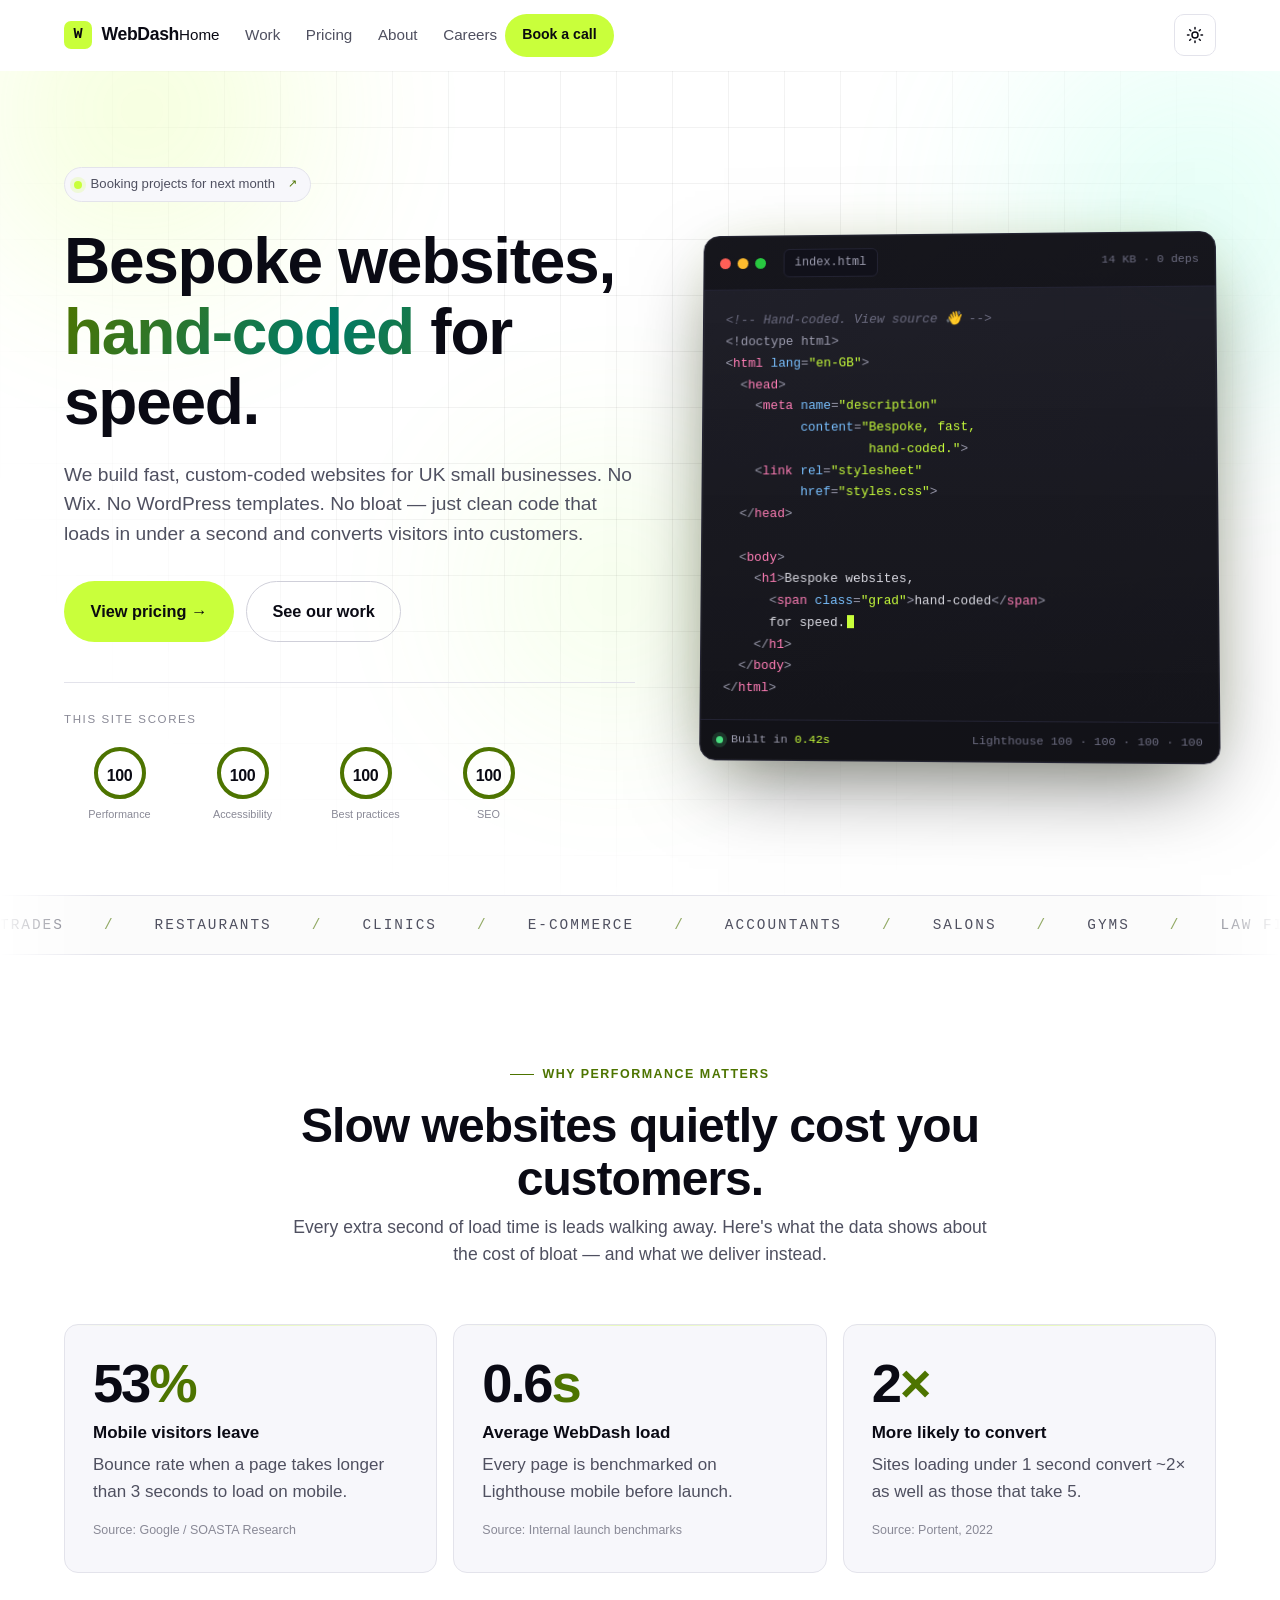
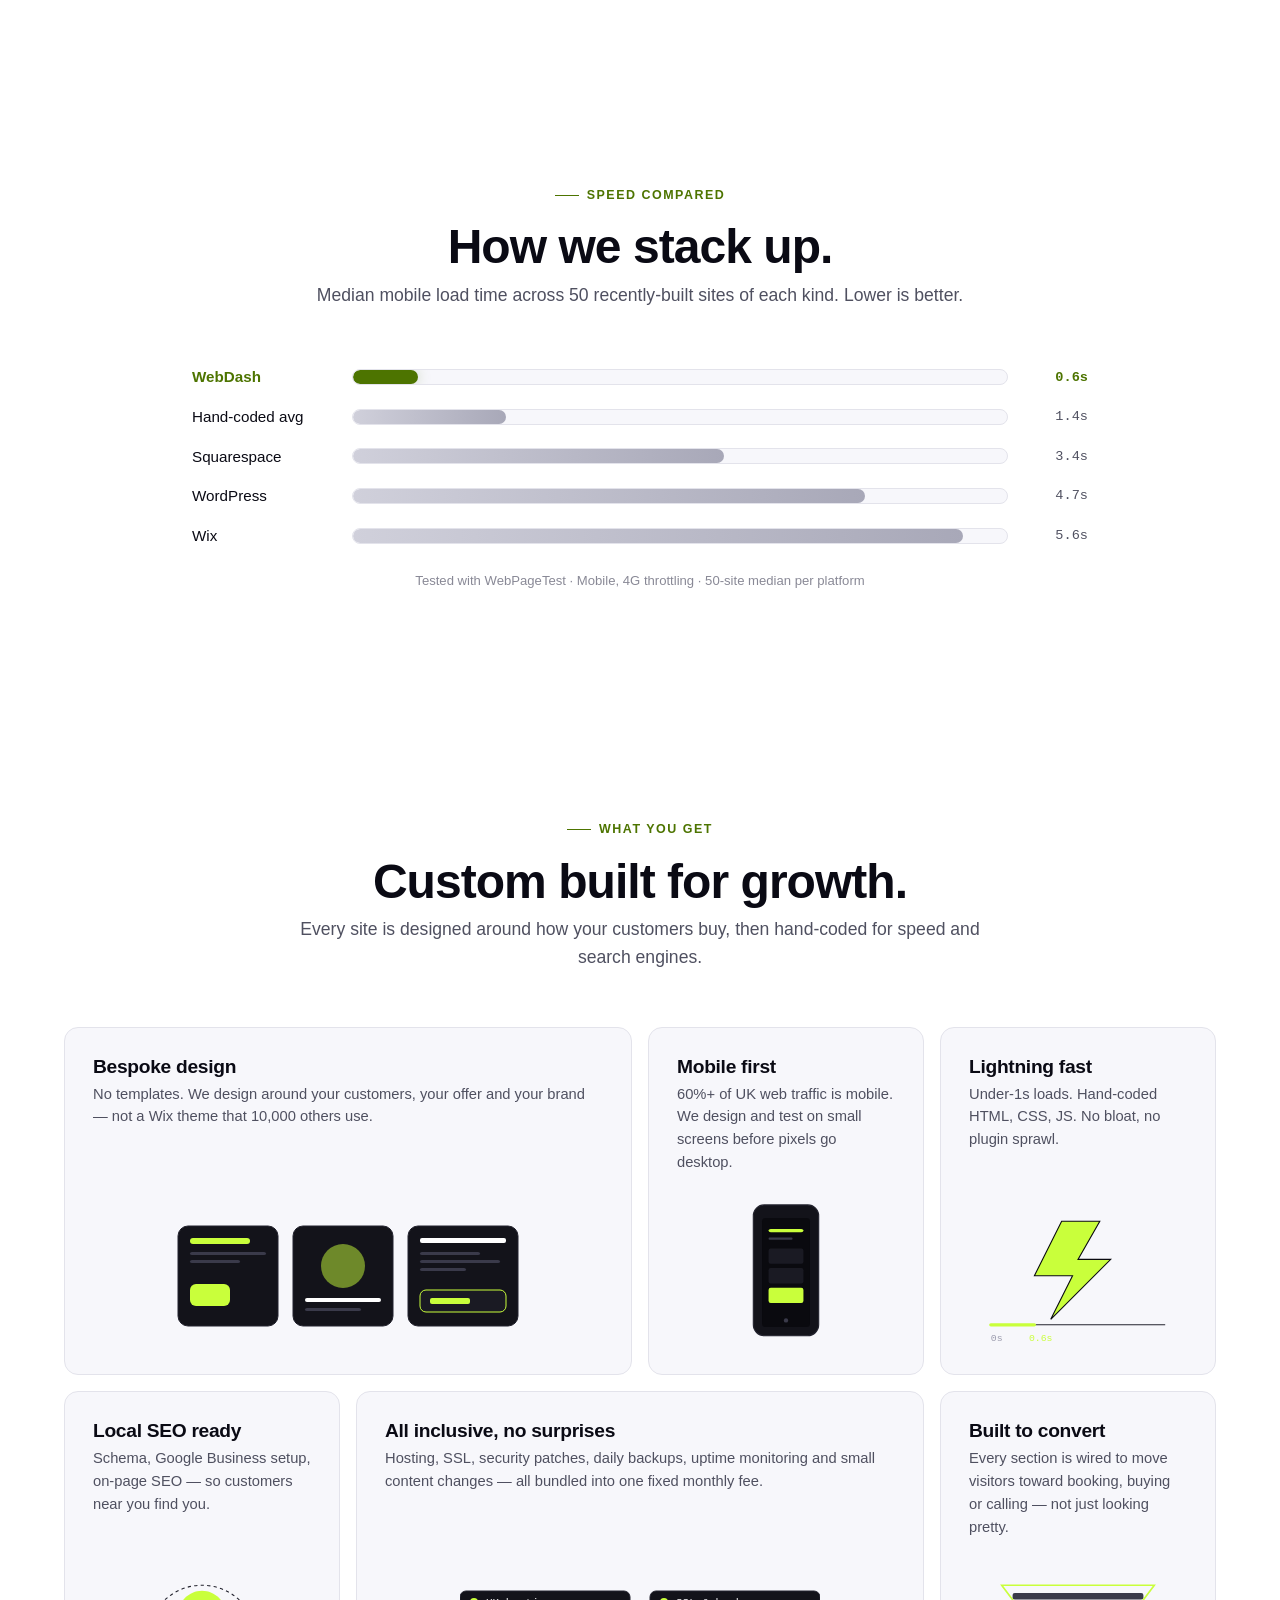
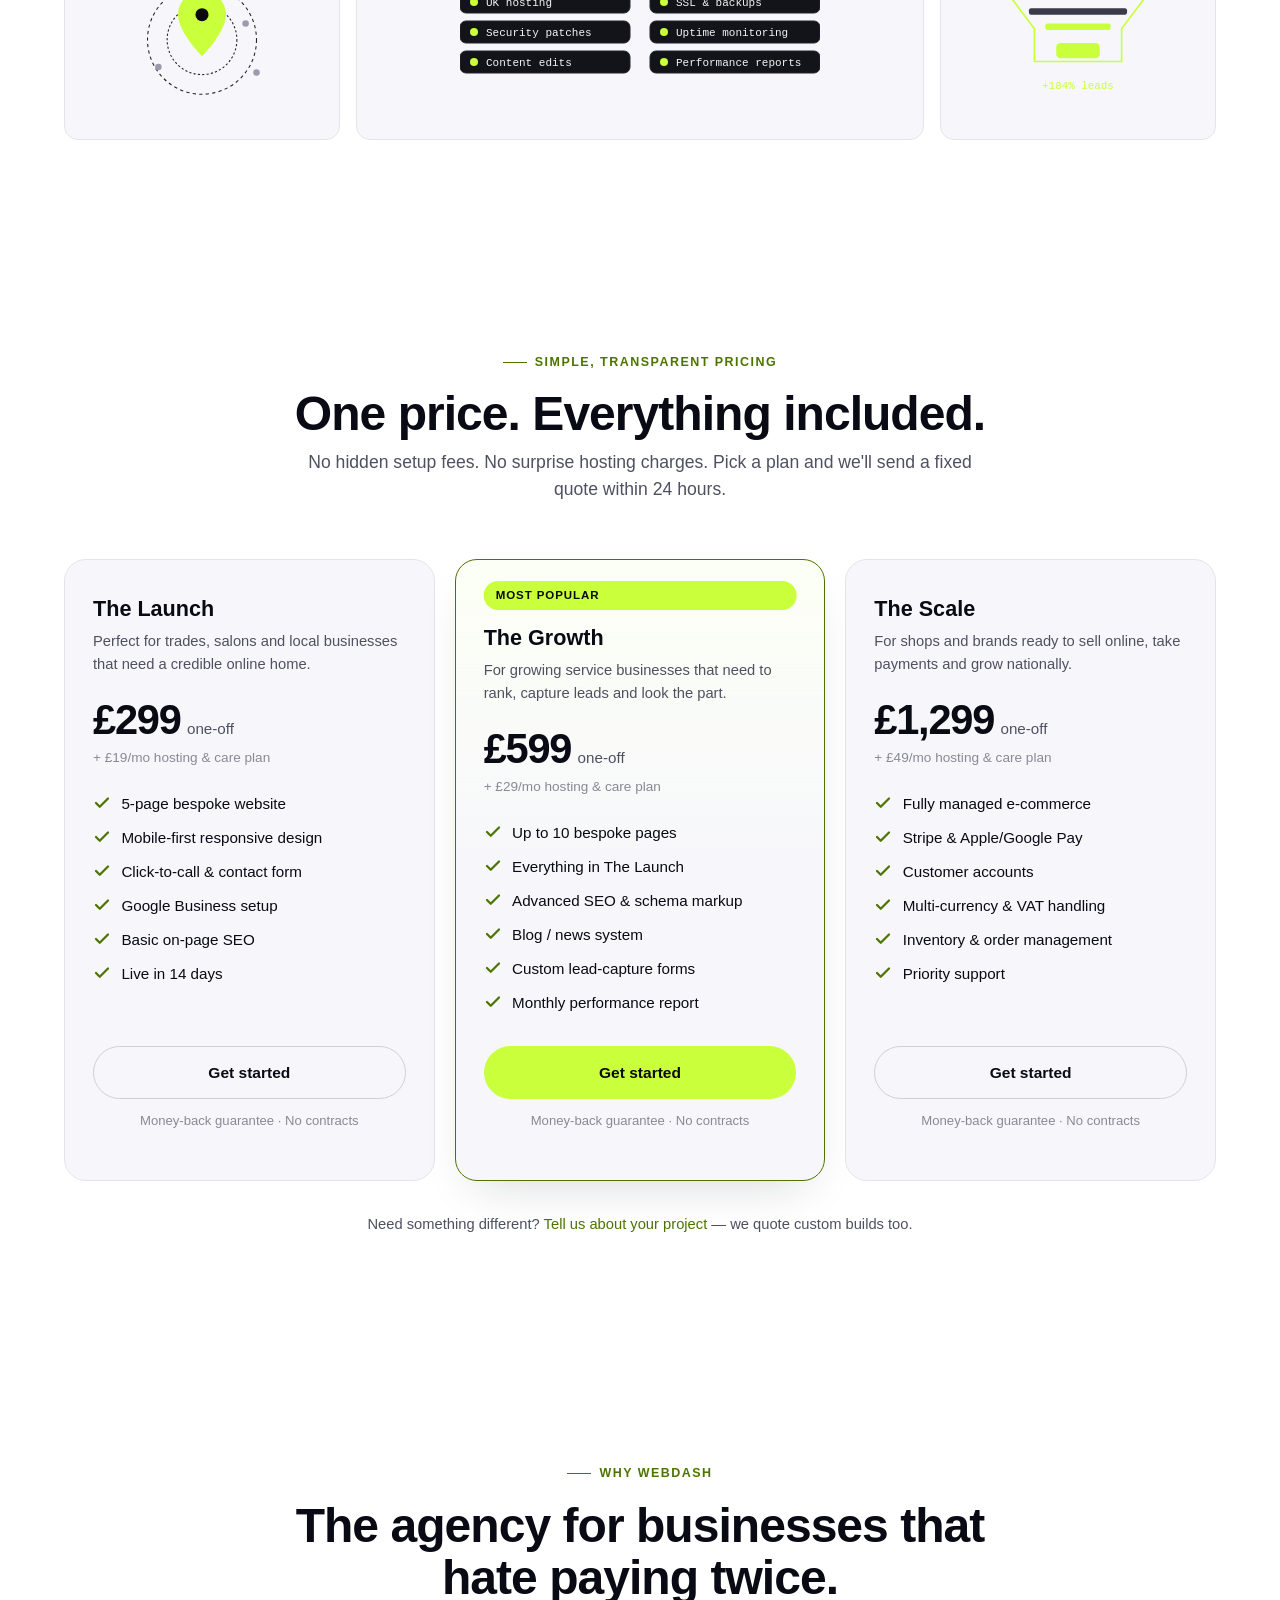
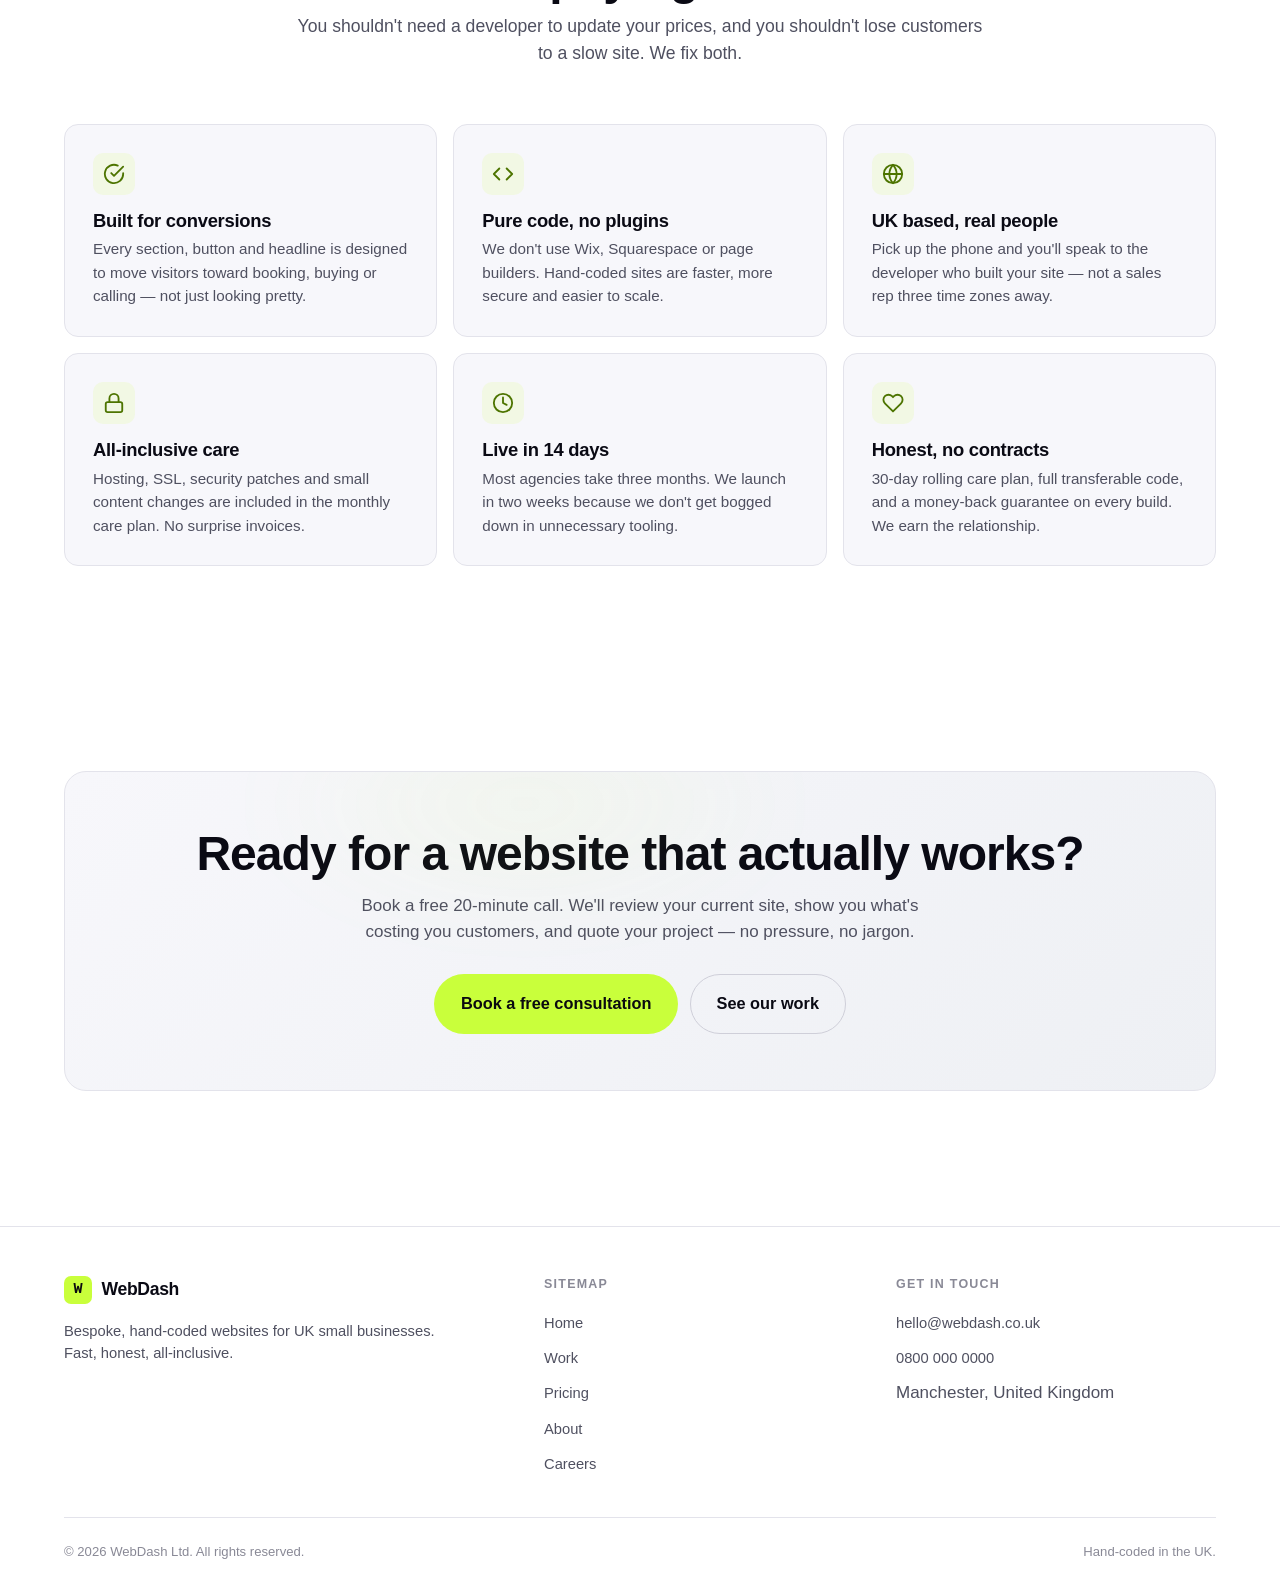
==== commit b51e4839: "Add light/dark theme toggle and fix mobile nav button readability - New --accent-text token: lime in" ====
--- a/index.html
+++ b/index.html
@@ -14,6 +14,7 @@
   <meta property="og:description" content="Fast, custom-coded websites for UK small businesses. No Wix. No WordPress templates. Live in 14 days from £299." />
   <meta property="og:url" content="https://www.webdash.co.uk/" />
   <meta name="twitter:card" content="summary_large_image" />
+  <script>(function(){try{var t=localStorage.getItem('theme');if(!t)t=matchMedia('(prefers-color-scheme: light)').matches?'light':'dark';if(t==='light')document.documentElement.setAttribute('data-theme','light')}catch(e){}})();</script>
   <link rel="stylesheet" href="assets/styles.css" />
 </head>
 <body>
@@ -33,6 +34,10 @@
         </ul>
       </nav>
       <a href="about.html#contact" class="btn btn-primary btn-sm nav-cta">Book a call</a>
+      <button class="theme-toggle" data-theme-toggle type="button" aria-label="Toggle colour theme">
+        <svg class="t-moon" viewBox="0 0 24 24" fill="none" stroke="currentColor" stroke-width="2" stroke-linecap="round" stroke-linejoin="round" aria-hidden="true"><path d="M21 12.79A9 9 0 1 1 11.21 3 7 7 0 0 0 21 12.79z"/></svg>
+        <svg class="t-sun" viewBox="0 0 24 24" fill="none" stroke="currentColor" stroke-width="2" stroke-linecap="round" stroke-linejoin="round" aria-hidden="true"><circle cx="12" cy="12" r="4"/><path d="M12 2v2M12 20v2M4.93 4.93l1.41 1.41M17.66 17.66l1.41 1.41M2 12h2M20 12h2M4.93 19.07l1.41-1.41M17.66 6.34l1.41-1.41"/></svg>
+      </button>
       <button class="nav-toggle" data-nav-toggle aria-label="Toggle menu" aria-expanded="false">
         <svg viewBox="0 0 24 24" fill="none" stroke="currentColor" stroke-width="2" stroke-linecap="round" aria-hidden="true">
           <line x1="3" y1="6" x2="21" y2="6"/><line x1="3" y1="12" x2="21" y2="12"/><line x1="3" y1="18" x2="21" y2="18"/>
--- a/assets/styles.css
+++ b/assets/styles.css
@@ -1,4 +1,5 @@
 :root {
+  color-scheme: dark;
   --bg: #0a0a0f;
   --bg-2: #11111a;
   --bg-3: #16161f;
@@ -10,16 +11,43 @@
   --accent: #c9ff3b;
   --accent-2: #a4e600;
   --accent-ink: #0a0a0f;
+  --accent-text: #c9ff3b;
+  --grid-line: rgba(255, 255, 255, 0.04);
+  --aurora-1: #c9ff3b;
+  --aurora-2: #6dffd0;
+  --aurora-3: #b0ff52;
+  --aurora-opacity: 0.45;
+  --aurora-opacity-3: 0.30;
+  --shadow: 0 20px 50px -20px rgba(0, 0, 0, 0.6);
   --danger: #ff6b6b;
   --radius: 14px;
   --radius-sm: 8px;
   --radius-lg: 22px;
-  --shadow: 0 20px 50px -20px rgba(0, 0, 0, 0.6);
   --container: 76rem;
   --gutter: clamp(1rem, 4vw, 2rem);
   --font: -apple-system, BlinkMacSystemFont, "Segoe UI", Roboto, Oxygen, Ubuntu,
     Cantarell, "Helvetica Neue", Arial, sans-serif;
   --mono: ui-monospace, SFMono-Regular, "SF Mono", Menlo, Consolas, monospace;
+}
+
+[data-theme="light"] {
+  color-scheme: light;
+  --bg: #ffffff;
+  --bg-2: #f7f7fb;
+  --bg-3: #eef0f4;
+  --border: #e3e3eb;
+  --border-strong: #cfcfd9;
+  --text: #0a0a14;
+  --text-muted: #4f5060;
+  --text-dim: #898996;
+  --accent: #c9ff3b;
+  --accent-2: #b0ee20;
+  --accent-ink: #0a0a0f;
+  --accent-text: #4d7400;
+  --grid-line: rgba(0, 0, 0, 0.05);
+  --aurora-opacity: 0.22;
+  --aurora-opacity-3: 0.14;
+  --shadow: 0 20px 50px -20px rgba(15, 20, 40, 0.18);
 }
 
 * {
@@ -93,7 +121,7 @@
   font-weight: 600;
   letter-spacing: 0.12em;
   text-transform: uppercase;
-  color: var(--accent);
+  color: var(--accent-text);
   margin: 0 0 1rem;
 }
 
@@ -101,7 +129,7 @@
   content: "";
   width: 24px;
   height: 1px;
-  background: var(--accent);
+  background: var(--accent-text);
 }
 
 h1, h2, h3, h4 {
@@ -386,7 +414,7 @@
 }
 
 .hero h1 .accent {
-  color: var(--accent);
+  color: var(--accent-text);
 }
 
 .hero-sub {
@@ -459,7 +487,7 @@
 }
 
 .stat-value .unit {
-  color: var(--accent);
+  color: var(--accent-text);
   font-weight: 700;
 }
 
@@ -512,7 +540,7 @@
   display: grid;
   place-items: center;
   background: rgba(201, 255, 59, 0.12);
-  color: var(--accent);
+  color: var(--accent-text);
   margin-bottom: 1rem;
 }
 
@@ -555,7 +583,7 @@
 }
 
 .plan.is-featured {
-  border-color: var(--accent);
+  border-color: var(--accent-text);
   background: linear-gradient(180deg, rgba(201, 255, 59, 0.05), var(--bg-2) 50%);
   box-shadow: var(--shadow);
 }
@@ -636,7 +664,7 @@
   height: 18px;
   flex-shrink: 0;
   margin-top: 0.15rem;
-  background-color: var(--accent);
+  background-color: var(--accent-text);
   -webkit-mask: url("data:image/svg+xml;utf8,<svg xmlns='http://www.w3.org/2000/svg' viewBox='0 0 24 24' fill='none' stroke='black' stroke-width='3' stroke-linecap='round' stroke-linejoin='round'><polyline points='20 6 9 17 4 12'/></svg>") center/contain no-repeat;
           mask: url("data:image/svg+xml;utf8,<svg xmlns='http://www.w3.org/2000/svg' viewBox='0 0 24 24' fill='none' stroke='black' stroke-width='3' stroke-linecap='round' stroke-linejoin='round'><polyline points='20 6 9 17 4 12'/></svg>") center/contain no-repeat;
 }
@@ -689,7 +717,7 @@
 }
 
 .addon-price {
-  color: var(--accent);
+  color: var(--accent-text);
   font-weight: 700;
   font-size: 0.95rem;
   white-space: nowrap;
@@ -778,7 +806,7 @@
 .case-result strong {
   display: block;
   font-size: 1.4rem;
-  color: var(--accent);
+  color: var(--accent-text);
   font-weight: 800;
   letter-spacing: -0.02em;
 }
@@ -880,7 +908,7 @@
 }
 
 .contact-list a:hover {
-  color: var(--accent);
+  color: var(--accent-text);
 }
 
 .contact-icon {
@@ -888,7 +916,7 @@
   height: 36px;
   border-radius: 9px;
   background: rgba(201, 255, 59, 0.12);
-  color: var(--accent);
+  color: var(--accent-text);
   display: grid;
   place-items: center;
   flex-shrink: 0;
@@ -930,7 +958,7 @@
 }
 
 .field .req {
-  color: var(--accent);
+  color: var(--accent-text);
   margin-left: 0.2rem;
 }
 
@@ -955,7 +983,7 @@
 .field input:focus,
 .field select:focus,
 .field textarea:focus {
-  border-color: var(--accent);
+  border-color: var(--accent-text);
   outline: none;
   background: var(--bg-2);
 }
@@ -1044,7 +1072,7 @@
   height: 36px;
   border-radius: 9px;
   background: rgba(201, 255, 59, 0.12);
-  color: var(--accent);
+  color: var(--accent-text);
   display: grid;
   place-items: center;
   margin-bottom: 0.85rem;
@@ -1232,7 +1260,7 @@
 .faq summary::after {
   content: "+";
   font-size: 1.4rem;
-  color: var(--accent);
+  color: var(--accent-text);
   font-weight: 400;
   line-height: 1;
   transition: transform 0.18s ease;
@@ -1252,7 +1280,7 @@
 .center { text-align: center; }
 .muted { color: var(--text-muted); }
 .dim { color: var(--text-dim); }
-.accent { color: var(--accent); }
+.accent { color: var(--accent-text); }
 
 @media (prefers-reduced-motion: reduce) {
   *,
@@ -1292,27 +1320,27 @@
   position: absolute;
   border-radius: 50%;
   filter: blur(70px);
-  opacity: 0.45;
+  opacity: var(--aurora-opacity);
   will-change: transform;
 }
 
 .aurora-blob.a1 {
   width: 540px; height: 540px;
-  background: radial-gradient(circle, #c9ff3b 0%, transparent 65%);
+  background: radial-gradient(circle, var(--aurora-1) 0%, transparent 65%);
   top: -28%; left: -10%;
   animation: drift1 22s ease-in-out infinite;
 }
 .aurora-blob.a2 {
   width: 620px; height: 620px;
-  background: radial-gradient(circle, #6dffd0 0%, transparent 65%);
+  background: radial-gradient(circle, var(--aurora-2) 0%, transparent 65%);
   top: -20%; right: -18%;
   animation: drift2 28s ease-in-out infinite;
 }
 .aurora-blob.a3 {
   width: 460px; height: 460px;
-  background: radial-gradient(circle, #b0ff52 0%, transparent 65%);
+  background: radial-gradient(circle, var(--aurora-3) 0%, transparent 65%);
   top: 35%; left: 30%;
-  opacity: 0.3;
+  opacity: var(--aurora-opacity-3);
   animation: drift3 24s ease-in-out infinite;
 }
 
@@ -1334,8 +1362,8 @@
   inset: 0;
   z-index: -1;
   background-image:
-    linear-gradient(to right, rgba(255,255,255,0.035) 1px, transparent 1px),
-    linear-gradient(to bottom, rgba(255,255,255,0.035) 1px, transparent 1px);
+    linear-gradient(to right, var(--grid-line) 1px, transparent 1px),
+    linear-gradient(to bottom, var(--grid-line) 1px, transparent 1px);
   background-size: 56px 56px;
   -webkit-mask-image: radial-gradient(ellipse at 50% 30%, black 30%, transparent 75%);
           mask-image: radial-gradient(ellipse at 50% 30%, black 30%, transparent 75%);
@@ -1378,7 +1406,7 @@
   display: inline-flex;
   align-items: center;
   margin-left: .25rem;
-  color: var(--accent);
+  color: var(--accent-text);
   font-family: var(--mono);
   font-size: .85em;
 }
@@ -1548,9 +1576,9 @@
   filter: drop-shadow(0 0 6px rgba(201, 255, 59, 0.25));
 }
 
-.gauge-track { stroke: rgba(201, 255, 59, 0.12); }
+.gauge-track { stroke: var(--accent-text); opacity: 0.18; }
 .gauge-fill  {
-  stroke: var(--accent);
+  stroke: var(--accent-text);
   stroke-linecap: round;
   transition: stroke-dashoffset 1.6s cubic-bezier(.22, 1, .36, 1);
 }
@@ -1605,7 +1633,7 @@
   width: max-content;
 }
 
-.marquee-track .acc { color: var(--accent); opacity: 0.6; }
+.marquee-track .acc { color: var(--accent-text); opacity: 0.6; }
 
 @keyframes marquee {
   from { transform: translate3d(0, 0, 0); }
@@ -1674,8 +1702,8 @@
   text-align: right;
 }
 
-.compare-row.is-us .compare-label { color: var(--accent); font-weight: 700; }
-.compare-row.is-us .compare-time  { color: var(--accent); font-weight: 700; }
+.compare-row.is-us .compare-label { color: var(--accent-text); font-weight: 700; }
+.compare-row.is-us .compare-time  { color: var(--accent-text); font-weight: 700; }
 
 /* ============================================================
    Bento
@@ -1789,3 +1817,122 @@
 [data-reveal][data-delay="3"] { transition-delay: 0.24s; }
 [data-reveal][data-delay="4"] { transition-delay: 0.32s; }
 
+/* ============================================================
+   Theme toggle button
+   ============================================================ */
+
+.theme-toggle {
+  background: transparent;
+  border: 1px solid var(--border);
+  color: var(--text);
+  width: 42px;
+  height: 42px;
+  border-radius: 10px;
+  display: grid;
+  place-items: center;
+  cursor: pointer;
+  transition: border-color 0.15s ease, color 0.15s ease, background 0.15s ease;
+  flex-shrink: 0;
+}
+
+.theme-toggle:hover {
+  border-color: var(--border-strong);
+  color: var(--accent-text);
+}
+
+.theme-toggle svg {
+  width: 18px;
+  height: 18px;
+}
+
+.theme-toggle .t-sun  { display: none; }
+.theme-toggle .t-moon { display: block; }
+[data-theme="light"] .theme-toggle .t-sun  { display: block; }
+[data-theme="light"] .theme-toggle .t-moon { display: none; }
+
+/* Place toggle inline with the nav-cta in desktop */
+.nav-inner .theme-toggle { margin-left: auto; }
+.nav-inner .nav-cta      { margin-left: 0.5rem; }
+
+@media (max-width: 879px) {
+  .nav-inner .theme-toggle { margin-left: auto; margin-right: 0.4rem; }
+}
+
+/* ============================================================
+   Fix: mobile nav drawer button text colour
+   (.nav-mobile a has higher specificity than .btn-primary)
+   ============================================================ */
+
+.nav-mobile a.btn          { color: inherit; font-weight: 600; padding: 0.85rem 1.3rem; }
+.nav-mobile a.btn-primary  { color: var(--accent-ink); }
+.nav-mobile a.btn-ghost    { color: var(--text); }
+
+/* ============================================================
+   Light-mode nuance
+   ============================================================ */
+
+[data-theme="light"] .nav {
+  background: rgba(255, 255, 255, 0.72);
+}
+
+[data-theme="light"] .grad {
+  background: linear-gradient(120deg, #4d7400 0%, #007a66 35%, #4d7400 70%, #3e5d00 100%);
+  background-size: 220% 100%;
+  -webkit-background-clip: text;
+          background-clip: text;
+  color: transparent;
+}
+
+[data-theme="light"] .gauge-svg {
+  filter: none;
+}
+
+[data-theme="light"] .stat::after,
+[data-theme="light"] .cta::before {
+  opacity: 0.35;
+}
+
+[data-theme="light"] .compare-fill {
+  background: linear-gradient(90deg, #d0d0db, #a8a8b8);
+}
+
+[data-theme="light"] .compare-fill.is-us {
+  background: linear-gradient(90deg, var(--accent-text), #4d7400);
+  box-shadow: 0 0 14px rgba(77, 116, 0, 0.25);
+}
+
+[data-theme="light"] .marquee {
+  background: rgba(0, 0, 0, 0.015);
+}
+
+[data-theme="light"] .glow::before {
+  background: radial-gradient(
+    480px circle at var(--mx, 50%) var(--my, 50%),
+    rgba(77, 116, 0, 0.07),
+    transparent 40%
+  );
+}
+
+[data-theme="light"] .hero-pill {
+  background: var(--bg-2);
+}
+
+[data-theme="light"] .case-cover {
+  filter: brightness(1.05);
+}
+
+/* The faux IDE stays dark in both themes — code editors are conventionally dark. */
+.code-card {
+  color-scheme: dark;
+  background: linear-gradient(180deg, rgba(20, 20, 30, 0.95), rgba(13, 13, 20, 0.96)) !important;
+  border-color: #232333 !important;
+}
+.code-card .code-bar    { background: rgba(0,0,0,0.32) !important; color: #9b9bad !important; border-color: #232333 !important; }
+.code-card .code-tab    { background: #11111a !important; border-color: #232333 !important; color: #9b9bad !important; }
+.code-card .code-meta   { color: #6c6c80 !important; }
+.code-card .code-status { color: #9b9bad !important; border-color: #232333 !important; background: rgba(0,0,0,0.2) !important; }
+.code-card .code-status .accent { color: #c9ff3b !important; }
+.code-card .code-status .dim    { color: #6c6c80 !important; }
+.code-card .code-body { color: #d8d8e0 !important; }
+.code-card .code-body .cursor { background: #c9ff3b !important; }
+
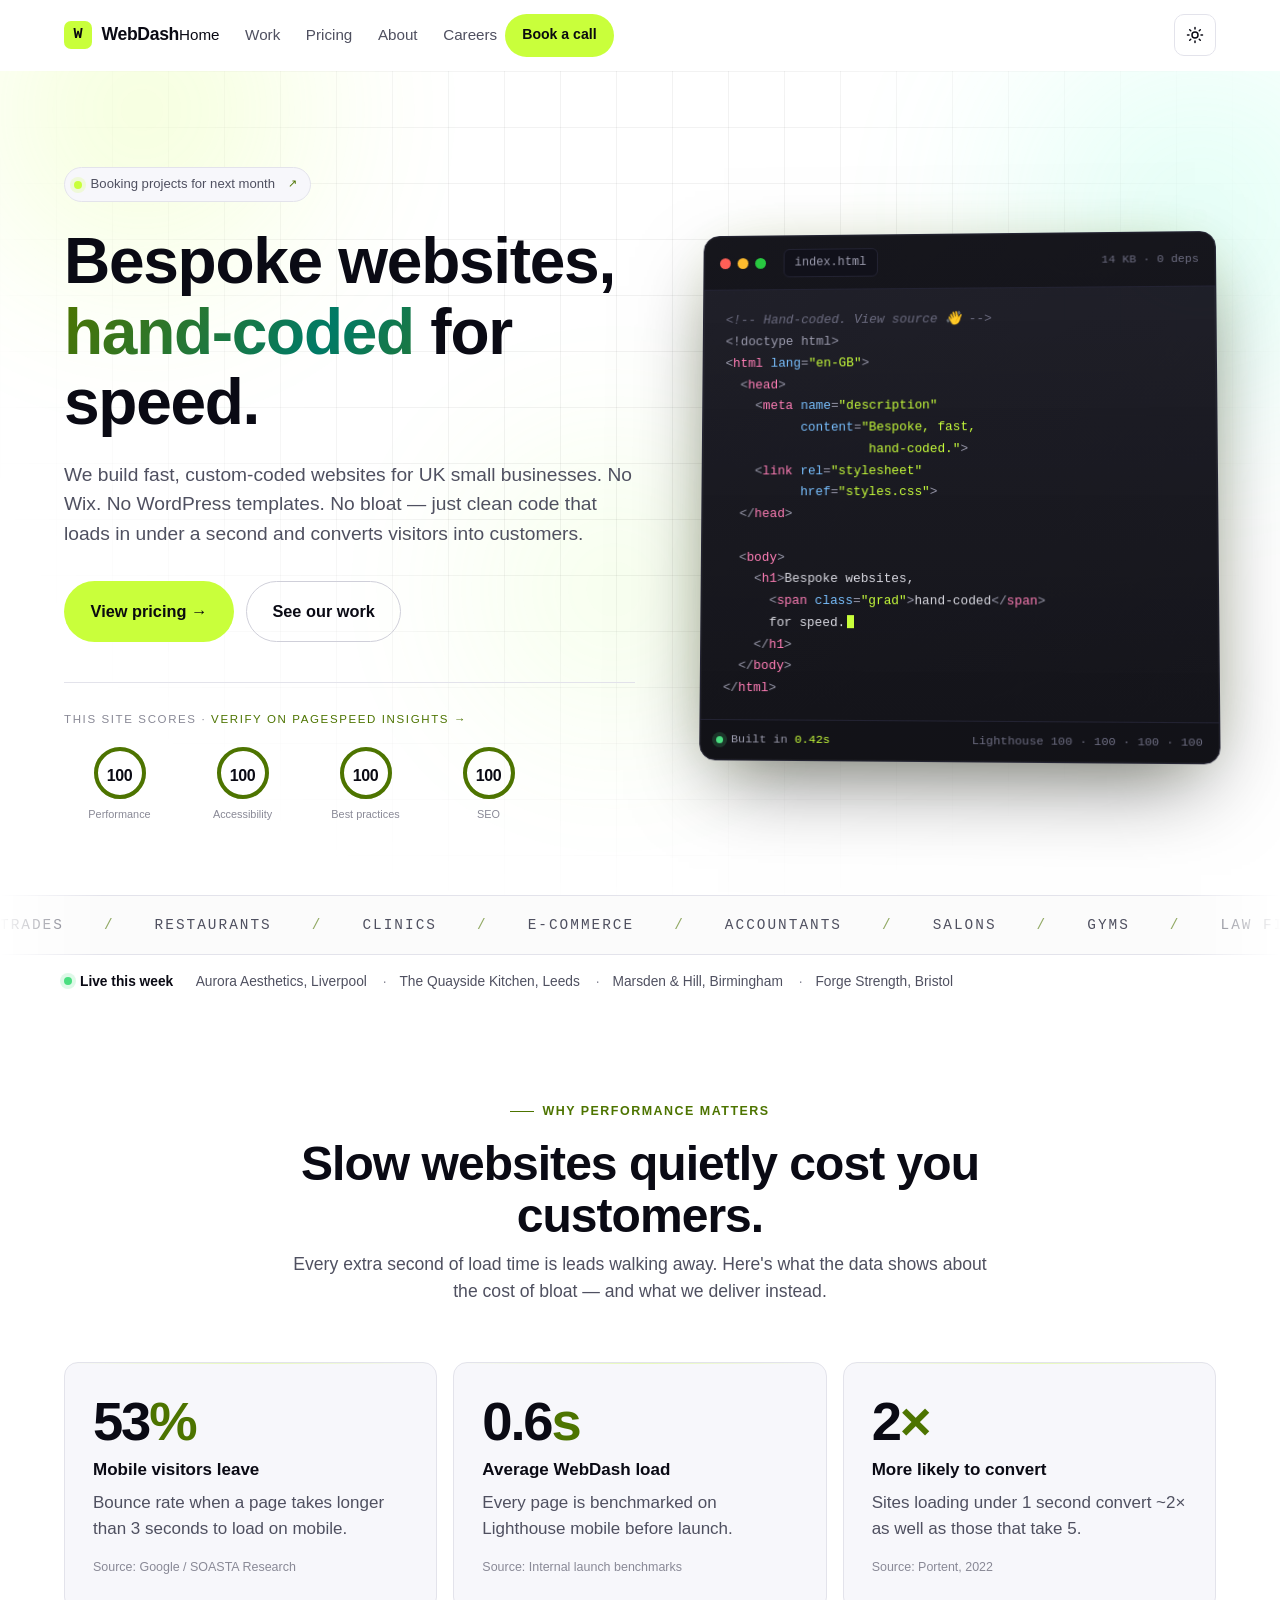
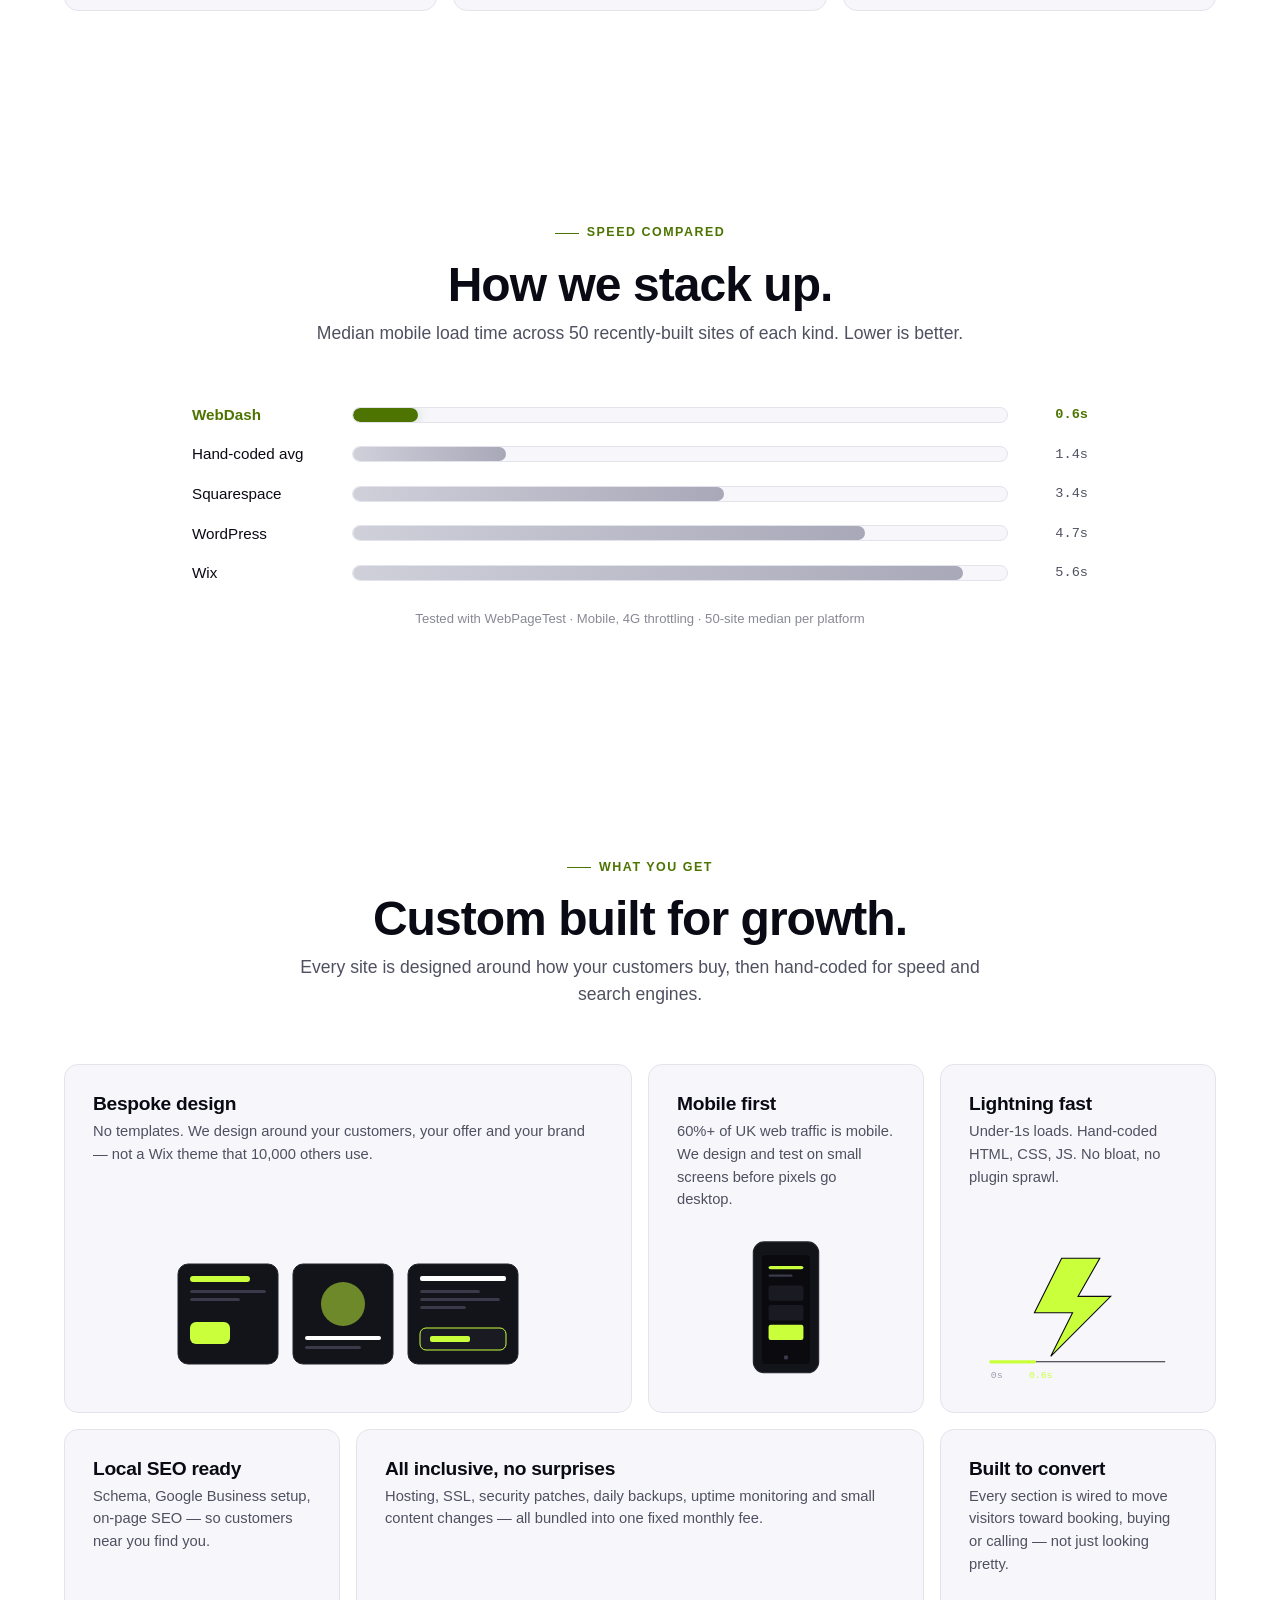
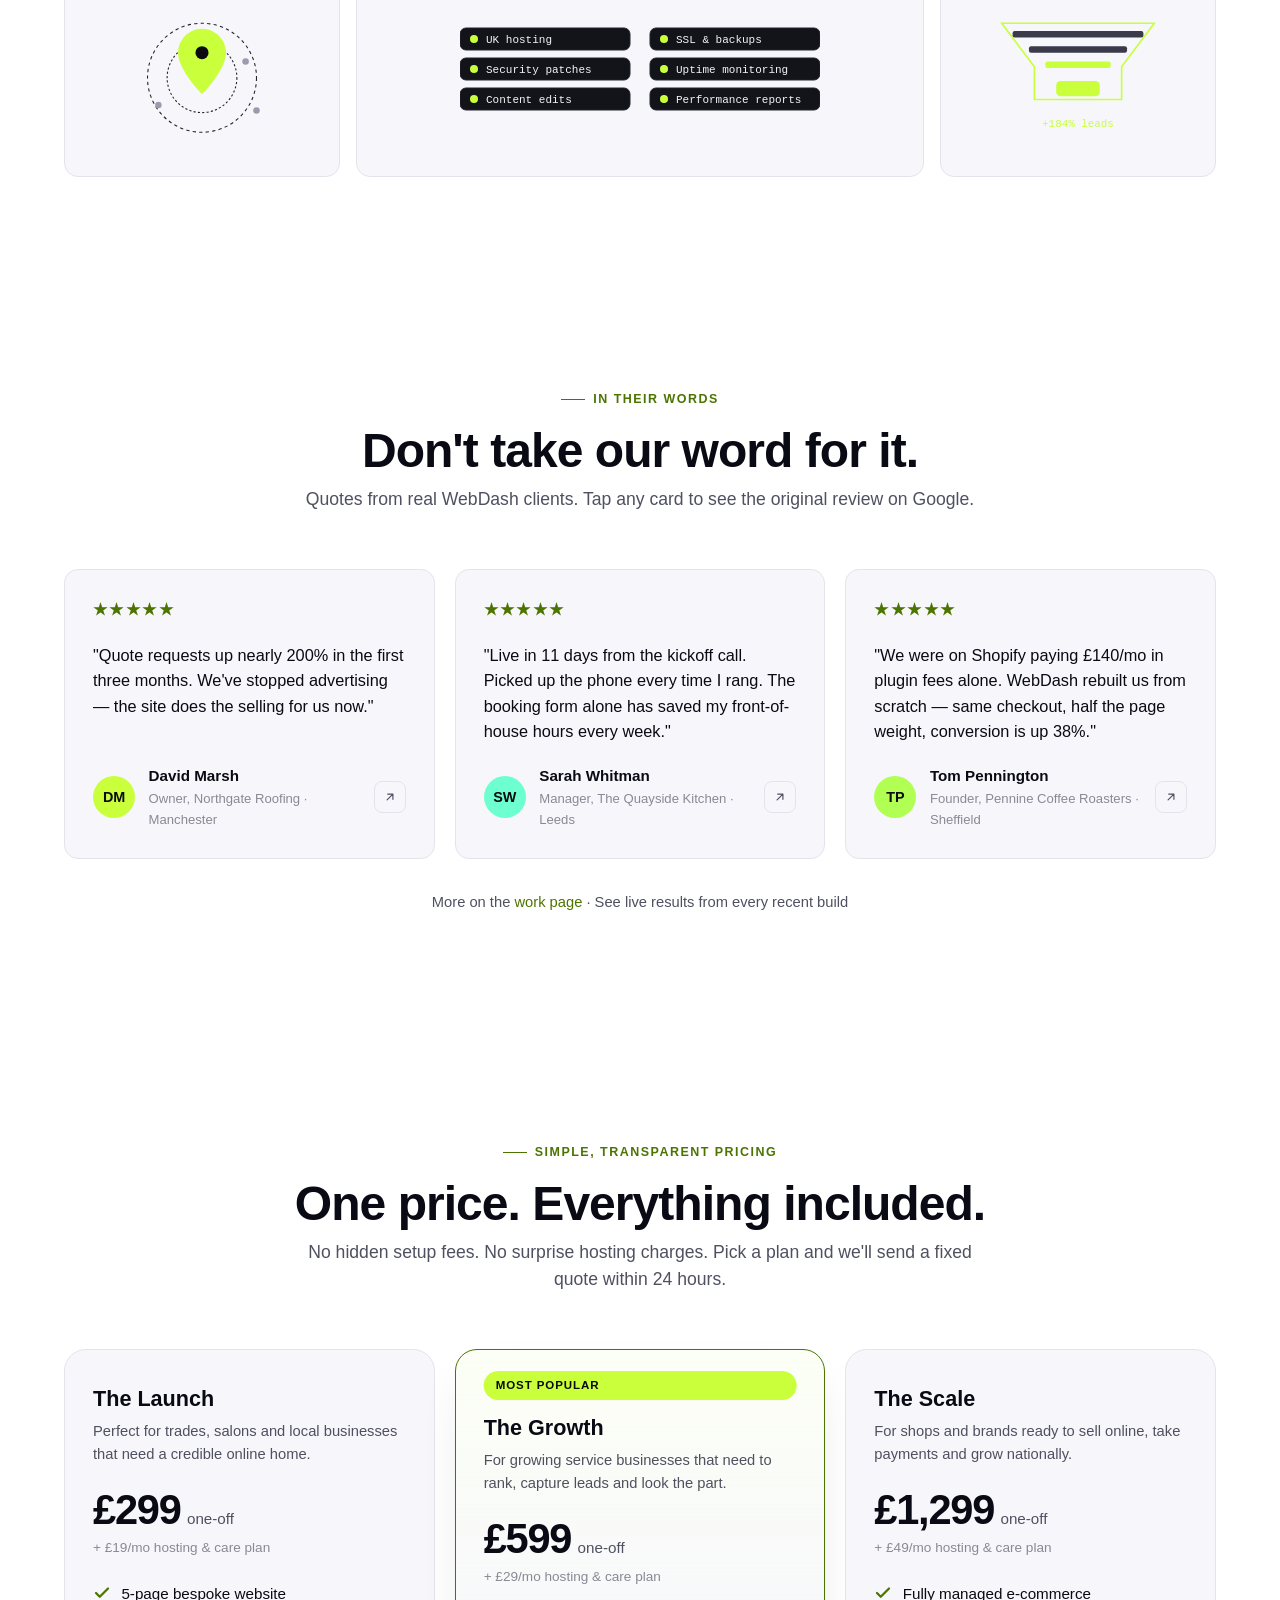
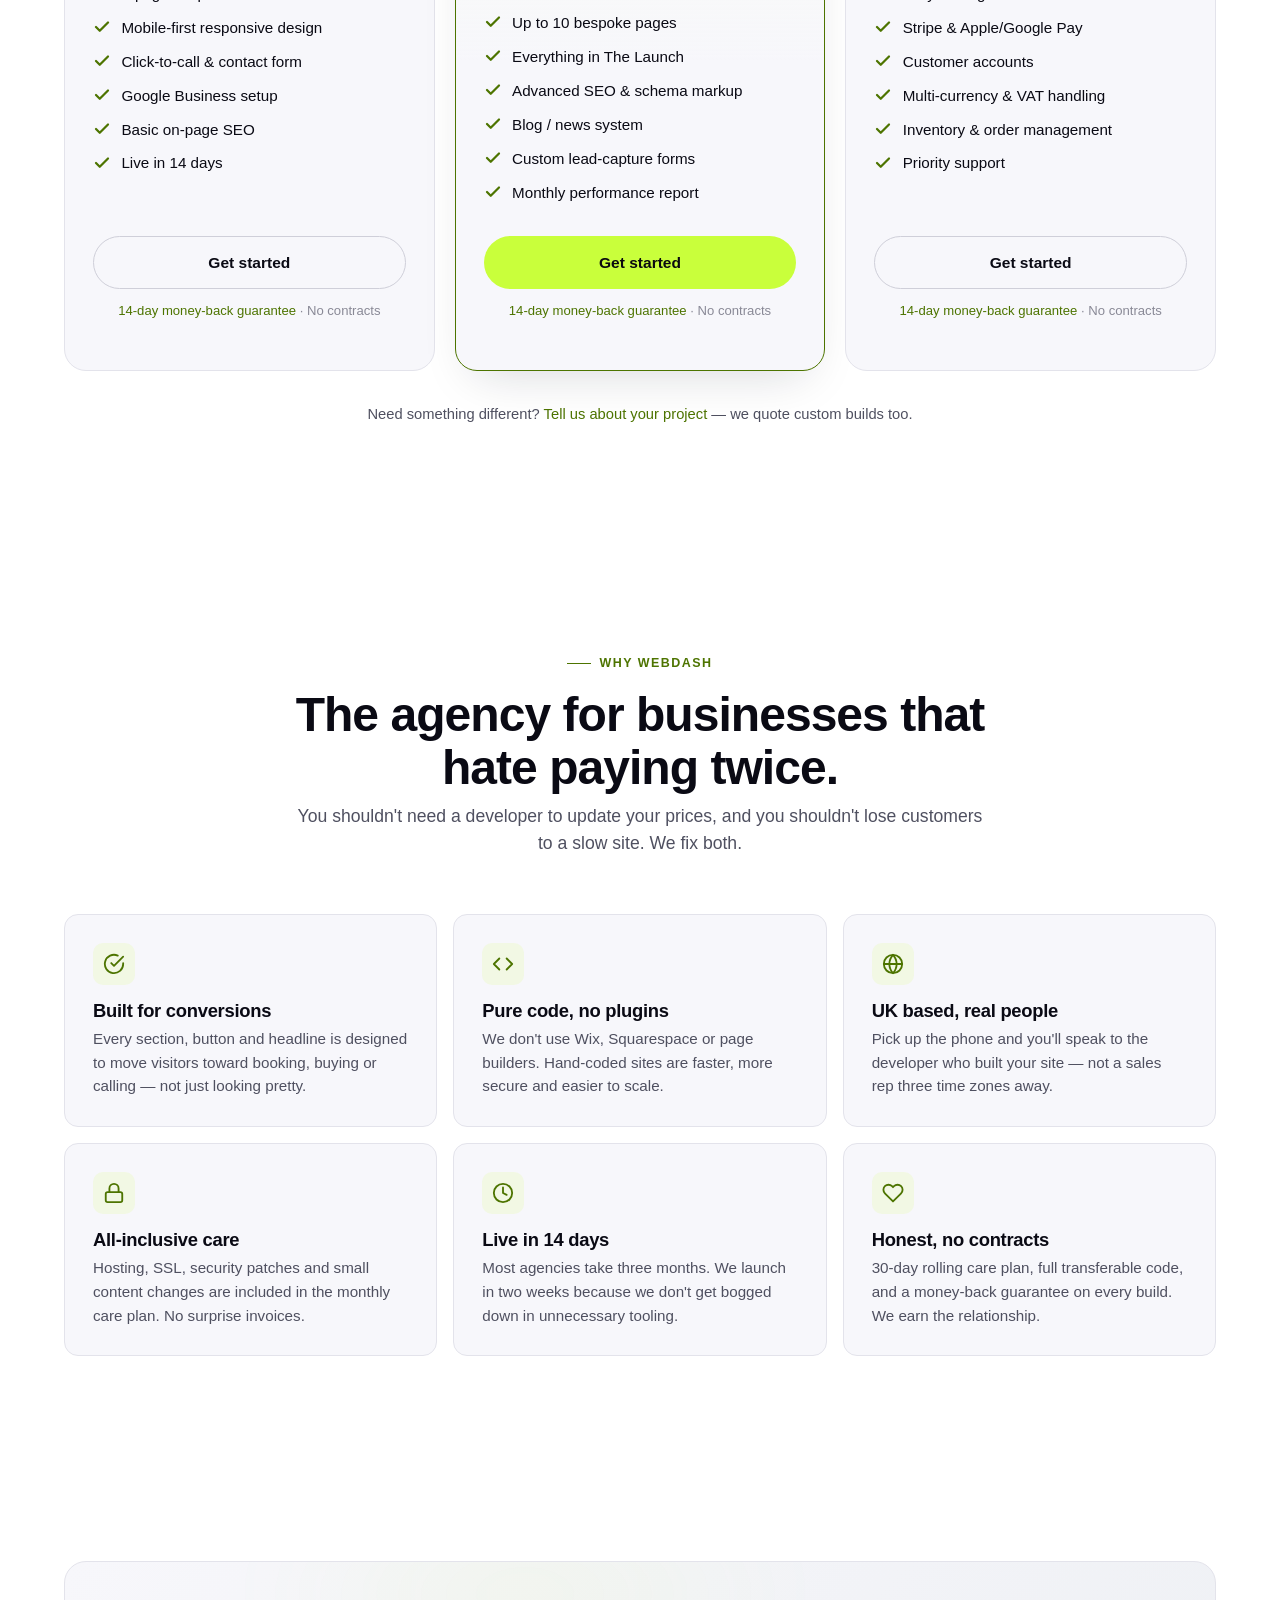
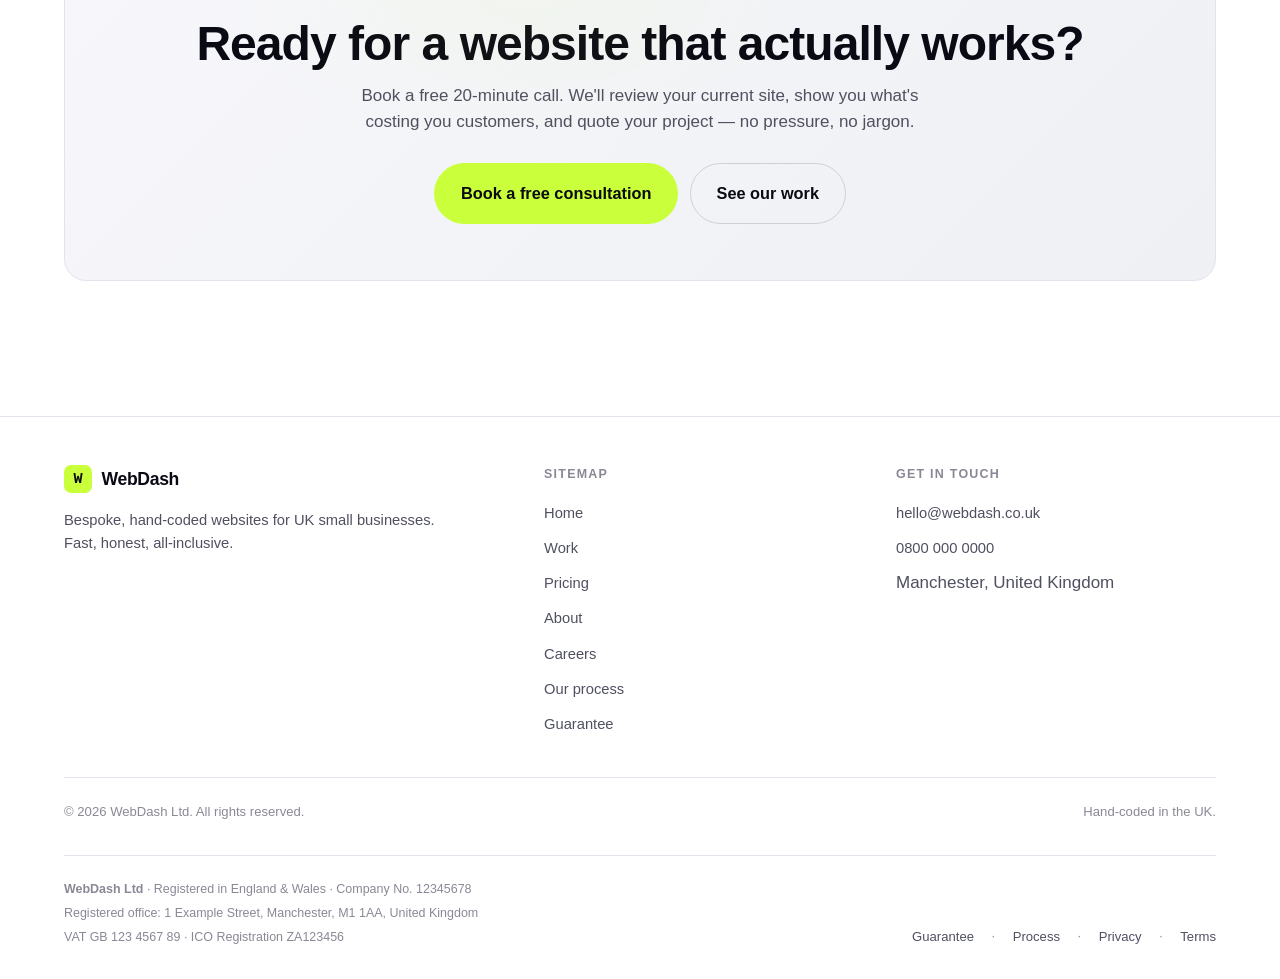
==== commit 433a881d: "Add trust-building proof: testimonials, guarantee, process, team, legitimacy Builds on the earlier o" ====
--- a/index.html
+++ b/index.html
@@ -88,7 +88,7 @@
           </div>
 
           <div class="lighthouse-strip">
-            <p class="strip-label">This site scores</p>
+            <p class="strip-label">This site scores · <a href="https://pagespeed.web.dev/report?url=https%3A%2F%2Fwww.webdash.co.uk%2F" rel="noopener" class="accent">verify on PageSpeed Insights →</a></p>
             <div class="gauges">
               <div class="gauge" data-gauge="100">
                 <svg class="gauge-svg" viewBox="0 0 56 56">
@@ -190,6 +190,18 @@
       </div>
     </div>
 
+    <!-- LIVE THIS WEEK -->
+    <!-- TODO: Replace with the real businesses you've shipped recently. Update weekly. -->
+    <div class="ships" data-reveal>
+      <span class="ships-label"><span class="live-dot" aria-hidden="true"></span>Live this week</span>
+      <ul class="ships-list">
+        <li>Aurora Aesthetics, Liverpool</li>
+        <li>The Quayside Kitchen, Leeds</li>
+        <li>Marsden &amp; Hill, Birmingham</li>
+        <li>Forge Strength, Bristol</li>
+      </ul>
+    </div>
+
     <!-- STATS / WHY PERFORMANCE MATTERS -->
     <section class="section">
       <div class="container">
@@ -408,6 +420,67 @@
       </div>
     </section>
 
+    <!-- TESTIMONIALS -->
+    <!-- TODO: Replace placeholder quotes/names/links with real client testimonials (with permission). -->
+    <section class="section">
+      <div class="container">
+        <div class="section-head" data-reveal>
+          <span class="eyebrow">In their words</span>
+          <h2>Don't take our word for it.</h2>
+          <p>Quotes from real WebDash clients. Tap any card to see the original review on Google.</p>
+        </div>
+        <div class="testimonials">
+
+          <article class="testimonial glow" data-reveal data-delay="1">
+            <p class="t-stars" aria-label="5 out of 5 stars">★★★★★</p>
+            <p class="t-quote">"Quote requests up nearly 200% in the first three months. We've stopped advertising — the site does the selling for us now."</p>
+            <div class="t-attr">
+              <div class="t-avatar" style="--avatar-bg: #c9ff3b;">DM</div>
+              <div class="t-meta">
+                <div class="t-name">David Marsh</div>
+                <div class="t-role">Owner, Northgate Roofing · Manchester</div>
+              </div>
+              <a href="#" rel="noopener" class="t-link" aria-label="View on Google Reviews">
+                <svg viewBox="0 0 24 24" fill="none" stroke="currentColor" stroke-width="2" stroke-linecap="round" stroke-linejoin="round" aria-hidden="true"><path d="M7 17L17 7M17 7H8M17 7v9"/></svg>
+              </a>
+            </div>
+          </article>
+
+          <article class="testimonial glow" data-reveal data-delay="2">
+            <p class="t-stars" aria-label="5 out of 5 stars">★★★★★</p>
+            <p class="t-quote">"Live in 11 days from the kickoff call. Picked up the phone every time I rang. The booking form alone has saved my front-of-house hours every week."</p>
+            <div class="t-attr">
+              <div class="t-avatar" style="--avatar-bg: #6dffd0;">SW</div>
+              <div class="t-meta">
+                <div class="t-name">Sarah Whitman</div>
+                <div class="t-role">Manager, The Quayside Kitchen · Leeds</div>
+              </div>
+              <a href="#" rel="noopener" class="t-link" aria-label="View on Google Reviews">
+                <svg viewBox="0 0 24 24" fill="none" stroke="currentColor" stroke-width="2" stroke-linecap="round" stroke-linejoin="round" aria-hidden="true"><path d="M7 17L17 7M17 7H8M17 7v9"/></svg>
+              </a>
+            </div>
+          </article>
+
+          <article class="testimonial glow" data-reveal data-delay="3">
+            <p class="t-stars" aria-label="5 out of 5 stars">★★★★★</p>
+            <p class="t-quote">"We were on Shopify paying £140/mo in plugin fees alone. WebDash rebuilt us from scratch — same checkout, half the page weight, conversion is up 38%."</p>
+            <div class="t-attr">
+              <div class="t-avatar" style="--avatar-bg: #b0ff52;">TP</div>
+              <div class="t-meta">
+                <div class="t-name">Tom Pennington</div>
+                <div class="t-role">Founder, Pennine Coffee Roasters · Sheffield</div>
+              </div>
+              <a href="#" rel="noopener" class="t-link" aria-label="View on Google Reviews">
+                <svg viewBox="0 0 24 24" fill="none" stroke="currentColor" stroke-width="2" stroke-linecap="round" stroke-linejoin="round" aria-hidden="true"><path d="M7 17L17 7M17 7H8M17 7v9"/></svg>
+              </a>
+            </div>
+          </article>
+
+        </div>
+        <p class="center muted" style="margin-top:2rem;font-size:.92rem;">More on the <a href="work.html" class="accent">work page</a> · See live results from every recent build</p>
+      </div>
+    </section>
+
     <!-- PRICING -->
     <section class="section">
       <div class="container">
@@ -431,10 +504,10 @@
               <li>Live in 14 days</li>
             </ul>
             <a href="about.html#contact" class="btn btn-ghost btn-block">Get started</a>
-            <p class="plan-foot">Money-back guarantee · No contracts</p>
-          </article>
-
-          <article class="plan is-featured glow" data-reveal data-delay="2">
+            <p class="plan-foot"><a href="guarantee.html" class="accent">14-day money-back guarantee</a> · No contracts</p>
+            </article>
+
+            <article class="plan is-featured glow" data-reveal data-delay="2">
             <span class="plan-tag">Most popular</span>
             <div class="plan-name">The Growth</div>
             <p class="plan-blurb">For growing service businesses that need to rank, capture leads and look the part.</p>
@@ -449,7 +522,7 @@
               <li>Monthly performance report</li>
             </ul>
             <a href="about.html#contact" class="btn btn-primary btn-block">Get started</a>
-            <p class="plan-foot">Money-back guarantee · No contracts</p>
+            <p class="plan-foot"><a href="guarantee.html" class="accent">14-day money-back guarantee</a> · No contracts</p>
           </article>
 
           <article class="plan glow" data-reveal data-delay="3">
@@ -466,7 +539,7 @@
               <li>Priority support</li>
             </ul>
             <a href="about.html#contact" class="btn btn-ghost btn-block">Get started</a>
-            <p class="plan-foot">Money-back guarantee · No contracts</p>
+            <p class="plan-foot"><a href="guarantee.html" class="accent">14-day money-back guarantee</a> · No contracts</p>
           </article>
         </div>
         <p class="center muted" style="margin-top:2rem;font-size:.92rem;">Need something different? <a href="about.html#contact" class="accent">Tell us about your project</a> — we quote custom builds too.</p>
@@ -561,6 +634,8 @@
             <li><a href="pricing.html">Pricing</a></li>
             <li><a href="about.html">About</a></li>
             <li><a href="careers.html">Careers</a></li>
+            <li><a href="process.html">Our process</a></li>
+            <li><a href="guarantee.html">Guarantee</a></li>
           </ul>
         </div>
         <div>
@@ -576,6 +651,23 @@
         <span>© <span id="y">2026</span> WebDash Ltd. All rights reserved.</span>
         <span>Hand-coded in the UK.</span>
       </div>
+      <!-- TODO: Replace these placeholder legitimacy details with your real Companies House number, VAT registration, ICO registration, and registered office address before going live. -->
+      <div class="footer-legal">
+        <div class="footer-legal-info">
+          <span><strong>WebDash Ltd</strong> · Registered in England &amp; Wales · Company No. 12345678</span>
+          <span>Registered office: 1 Example Street, Manchester, M1 1AA, United Kingdom</span>
+          <span>VAT GB 123 4567 89 · ICO Registration ZA123456</span>
+        </div>
+        <div class="footer-legal-links">
+          <a href="guarantee.html">Guarantee</a>
+          <span class="sep">·</span>
+          <a href="process.html">Process</a>
+          <span class="sep">·</span>
+          <a href="#privacy">Privacy</a>
+          <span class="sep">·</span>
+          <a href="#terms">Terms</a>
+        </div>
+      </div>
     </div>
   </footer>
 
--- a/assets/styles.css
+++ b/assets/styles.css
@@ -1936,3 +1936,499 @@
 .code-card .code-body { color: #d8d8e0 !important; }
 .code-card .code-body .cursor { background: #c9ff3b !important; }
 
+/* ============================================================
+   Trust strip in hero (small numbers below CTAs)
+   ============================================================ */
+
+.trust-strip {
+  display: flex;
+  flex-wrap: wrap;
+  gap: 1.25rem 2rem;
+  align-items: center;
+  margin-top: 2rem;
+  font-size: 0.86rem;
+  color: var(--text-dim);
+}
+
+.trust-strip strong {
+  color: var(--text);
+  font-weight: 700;
+  letter-spacing: -0.01em;
+}
+
+.trust-strip .trust-stars {
+  color: var(--accent-text);
+  letter-spacing: 0.05em;
+  font-weight: 700;
+}
+
+/* ============================================================
+   "Live this week" recent ships ticker
+   ============================================================ */
+
+.ships {
+  margin: 1rem auto 0;
+  max-width: var(--container);
+  padding: 0 var(--gutter);
+  display: flex;
+  align-items: center;
+  gap: 1rem;
+  flex-wrap: wrap;
+  font-size: 0.86rem;
+}
+
+.ships-label {
+  display: inline-flex;
+  align-items: center;
+  gap: 0.5rem;
+  color: var(--text);
+  font-weight: 600;
+}
+
+.ships-label .live-dot {
+  width: 8px;
+  height: 8px;
+  border-radius: 50%;
+  background: #4ade80;
+  box-shadow: 0 0 0 4px rgba(74, 222, 128, 0.18);
+  animation: pulse 2s ease-in-out infinite;
+}
+
+.ships-list {
+  display: flex;
+  flex-wrap: wrap;
+  gap: 0.4rem 1rem;
+  list-style: none;
+  margin: 0;
+  padding: 0;
+  color: var(--text-muted);
+}
+
+.ships-list li {
+  display: inline-flex;
+  align-items: center;
+  gap: 0.4rem;
+}
+
+.ships-list li::before {
+  content: "·";
+  color: var(--text-dim);
+  margin-right: 0.4rem;
+}
+
+.ships-list li:first-child::before { content: ""; margin: 0; }
+
+/* ============================================================
+   Testimonials
+   ============================================================ */
+
+.testimonials {
+  display: grid;
+  grid-template-columns: 1fr;
+  gap: 1.25rem;
+}
+
+@media (min-width: 720px) {
+  .testimonials { grid-template-columns: repeat(2, 1fr); }
+}
+
+@media (min-width: 1100px) {
+  .testimonials { grid-template-columns: repeat(3, 1fr); }
+}
+
+.testimonial {
+  display: flex;
+  flex-direction: column;
+  gap: 1.25rem;
+  padding: 1.75rem;
+  border: 1px solid var(--border);
+  background: var(--bg-2);
+  border-radius: var(--radius);
+  transition: border-color 0.18s ease, transform 0.18s ease;
+}
+
+.testimonial:hover {
+  border-color: var(--border-strong);
+  transform: translateY(-2px);
+}
+
+.t-stars {
+  margin: 0;
+  font-size: 1rem;
+  color: var(--accent-text);
+  letter-spacing: 0.15em;
+  font-weight: 700;
+}
+
+.t-quote {
+  margin: 0;
+  color: var(--text);
+  font-size: 1.02rem;
+  line-height: 1.55;
+  flex-grow: 1;
+}
+
+.t-attr {
+  display: flex;
+  align-items: center;
+  gap: 0.85rem;
+  margin-top: auto;
+}
+
+.t-avatar {
+  width: 42px;
+  height: 42px;
+  border-radius: 50%;
+  display: grid;
+  place-items: center;
+  font-weight: 700;
+  font-size: 0.9rem;
+  color: var(--accent-ink);
+  background: var(--avatar-bg, #c9ff3b);
+  flex-shrink: 0;
+  letter-spacing: -0.01em;
+}
+
+.t-meta {
+  display: flex;
+  flex-direction: column;
+  gap: 0.1rem;
+  flex-grow: 1;
+  min-width: 0;
+}
+
+.t-name {
+  font-weight: 700;
+  font-size: 0.95rem;
+  color: var(--text);
+}
+
+.t-role {
+  font-size: 0.82rem;
+  color: var(--text-dim);
+}
+
+.t-link {
+  width: 32px;
+  height: 32px;
+  border-radius: 8px;
+  border: 1px solid var(--border);
+  display: grid;
+  place-items: center;
+  color: var(--text-muted);
+  transition: color 0.15s, border-color 0.15s;
+  flex-shrink: 0;
+}
+
+.t-link:hover {
+  color: var(--accent-text);
+  border-color: var(--border-strong);
+}
+
+.t-link svg {
+  width: 14px;
+  height: 14px;
+}
+
+/* ============================================================
+   Case study testimonial quote
+   ============================================================ */
+
+.case-quote {
+  margin: 1.25rem 0 0;
+  padding: 1rem 1.25rem;
+  border-left: 3px solid var(--accent-text);
+  background: rgba(127, 127, 127, 0.04);
+  border-radius: 0 8px 8px 0;
+  font-size: 0.92rem;
+  color: var(--text);
+  font-style: italic;
+}
+
+.case-quote cite {
+  display: block;
+  margin-top: 0.5rem;
+  font-style: normal;
+  font-size: 0.82rem;
+  color: var(--text-dim);
+  font-weight: 600;
+}
+
+/* ============================================================
+   Team grid (about page)
+   ============================================================ */
+
+.team {
+  display: grid;
+  grid-template-columns: 1fr;
+  gap: 1.25rem;
+}
+
+@media (min-width: 640px) {
+  .team { grid-template-columns: repeat(2, 1fr); }
+}
+
+@media (min-width: 980px) {
+  .team { grid-template-columns: repeat(3, 1fr); }
+}
+
+.member {
+  padding: 1.75rem;
+  border: 1px solid var(--border);
+  background: var(--bg-2);
+  border-radius: var(--radius);
+  display: flex;
+  flex-direction: column;
+  gap: 1rem;
+  transition: border-color 0.18s, transform 0.18s;
+}
+
+.member:hover {
+  border-color: var(--border-strong);
+  transform: translateY(-2px);
+}
+
+.member-photo {
+  width: 84px;
+  height: 84px;
+  border-radius: 50%;
+  display: grid;
+  place-items: center;
+  font-size: 1.6rem;
+  font-weight: 700;
+  color: var(--accent-ink);
+  background: linear-gradient(135deg, var(--avatar-from, #c9ff3b), var(--avatar-to, #6dffd0));
+  letter-spacing: -0.02em;
+}
+
+.member-name {
+  font-size: 1.1rem;
+  font-weight: 700;
+  margin: 0 0 0.15rem;
+  letter-spacing: -0.015em;
+}
+
+.member-role {
+  font-size: 0.85rem;
+  color: var(--text-dim);
+  margin-bottom: 0.5rem;
+}
+
+.member-bio {
+  margin: 0;
+  font-size: 0.92rem;
+  color: var(--text-muted);
+  flex-grow: 1;
+}
+
+.member-links {
+  display: flex;
+  gap: 0.6rem;
+  margin-top: auto;
+  padding-top: 0.5rem;
+}
+
+.member-links a {
+  width: 32px;
+  height: 32px;
+  border: 1px solid var(--border);
+  border-radius: 8px;
+  display: grid;
+  place-items: center;
+  color: var(--text-muted);
+  transition: color 0.15s, border-color 0.15s;
+}
+
+.member-links a:hover {
+  color: var(--accent-text);
+  border-color: var(--border-strong);
+}
+
+.member-links svg { width: 14px; height: 14px; }
+
+/* ============================================================
+   Process timeline (process page)
+   ============================================================ */
+
+.timeline {
+  position: relative;
+  display: flex;
+  flex-direction: column;
+  gap: 0;
+  max-width: 56rem;
+  margin: 0 auto;
+  padding-left: 0.5rem;
+}
+
+.timeline::before {
+  content: "";
+  position: absolute;
+  top: 0.5rem;
+  bottom: 0.5rem;
+  left: 19px;
+  width: 2px;
+  background: linear-gradient(180deg, transparent, var(--border-strong), transparent);
+}
+
+.tl-step {
+  position: relative;
+  padding: 0 0 2.5rem 3rem;
+}
+
+.tl-step:last-child { padding-bottom: 0; }
+
+.tl-marker {
+  position: absolute;
+  left: 0;
+  top: 0;
+  width: 40px;
+  height: 40px;
+  border-radius: 50%;
+  background: var(--bg);
+  border: 2px solid var(--accent-text);
+  display: grid;
+  place-items: center;
+  color: var(--accent-text);
+  font-weight: 700;
+  font-size: 0.9rem;
+  font-family: var(--mono);
+  z-index: 1;
+}
+
+.tl-day {
+  font-size: 0.78rem;
+  text-transform: uppercase;
+  letter-spacing: 0.12em;
+  color: var(--text-dim);
+  margin: 0 0 0.4rem;
+  font-weight: 600;
+}
+
+.tl-step h3 {
+  font-size: 1.2rem;
+  margin: 0 0 0.5rem;
+  letter-spacing: -0.015em;
+}
+
+.tl-step p {
+  margin: 0 0 0.75rem;
+  font-size: 0.95rem;
+}
+
+.tl-detail {
+  list-style: none;
+  margin: 0;
+  padding: 0;
+  display: flex;
+  flex-direction: column;
+  gap: 0.4rem;
+  font-size: 0.88rem;
+  color: var(--text-muted);
+}
+
+.tl-detail li {
+  display: flex;
+  gap: 0.5rem;
+  align-items: baseline;
+}
+
+.tl-detail li::before {
+  content: "→";
+  color: var(--accent-text);
+  font-weight: 700;
+  flex-shrink: 0;
+}
+
+/* ============================================================
+   Guarantee policy block
+   ============================================================ */
+
+.policy {
+  max-width: 56rem;
+  margin: 0 auto;
+}
+
+.policy h2 {
+  font-size: 1.6rem;
+  margin: 2.5rem 0 1rem;
+  letter-spacing: -0.02em;
+}
+
+.policy h2:first-of-type { margin-top: 0; }
+
+.policy h3 {
+  font-size: 1.1rem;
+  margin: 1.5rem 0 0.5rem;
+}
+
+.policy p,
+.policy li {
+  color: var(--text-muted);
+  font-size: 1rem;
+  line-height: 1.65;
+}
+
+.policy ul, .policy ol {
+  padding-left: 1.4rem;
+}
+
+.policy ul li, .policy ol li {
+  margin-bottom: 0.5rem;
+}
+
+.policy strong { color: var(--text); }
+
+.policy-callout {
+  margin: 1.5rem 0;
+  padding: 1.25rem 1.5rem;
+  border-left: 3px solid var(--accent-text);
+  background: rgba(127, 127, 127, 0.05);
+  border-radius: 0 8px 8px 0;
+}
+
+.policy-callout p { margin: 0; color: var(--text); font-weight: 500; }
+
+/* ============================================================
+   Footer legitimacy block
+   ============================================================ */
+
+.footer-legal {
+  margin-top: 2rem;
+  padding-top: 1.5rem;
+  border-top: 1px solid var(--border);
+  display: grid;
+  grid-template-columns: 1fr;
+  gap: 0.6rem;
+  font-size: 0.78rem;
+  color: var(--text-dim);
+}
+
+@media (min-width: 760px) {
+  .footer-legal { grid-template-columns: 1fr auto; align-items: end; }
+}
+
+.footer-legal-info {
+  display: flex;
+  flex-direction: column;
+  gap: 0.3rem;
+}
+
+.footer-legal-info span { display: block; }
+
+.footer-legal-links {
+  display: flex;
+  flex-wrap: wrap;
+  gap: 0.5rem 1.1rem;
+  align-items: center;
+}
+
+.footer-legal-links a {
+  color: var(--text-muted);
+  font-size: 0.82rem;
+}
+
+.footer-legal-links a:hover { color: var(--text); }
+
+.footer-legal-links .sep { color: var(--text-dim); }
+
+
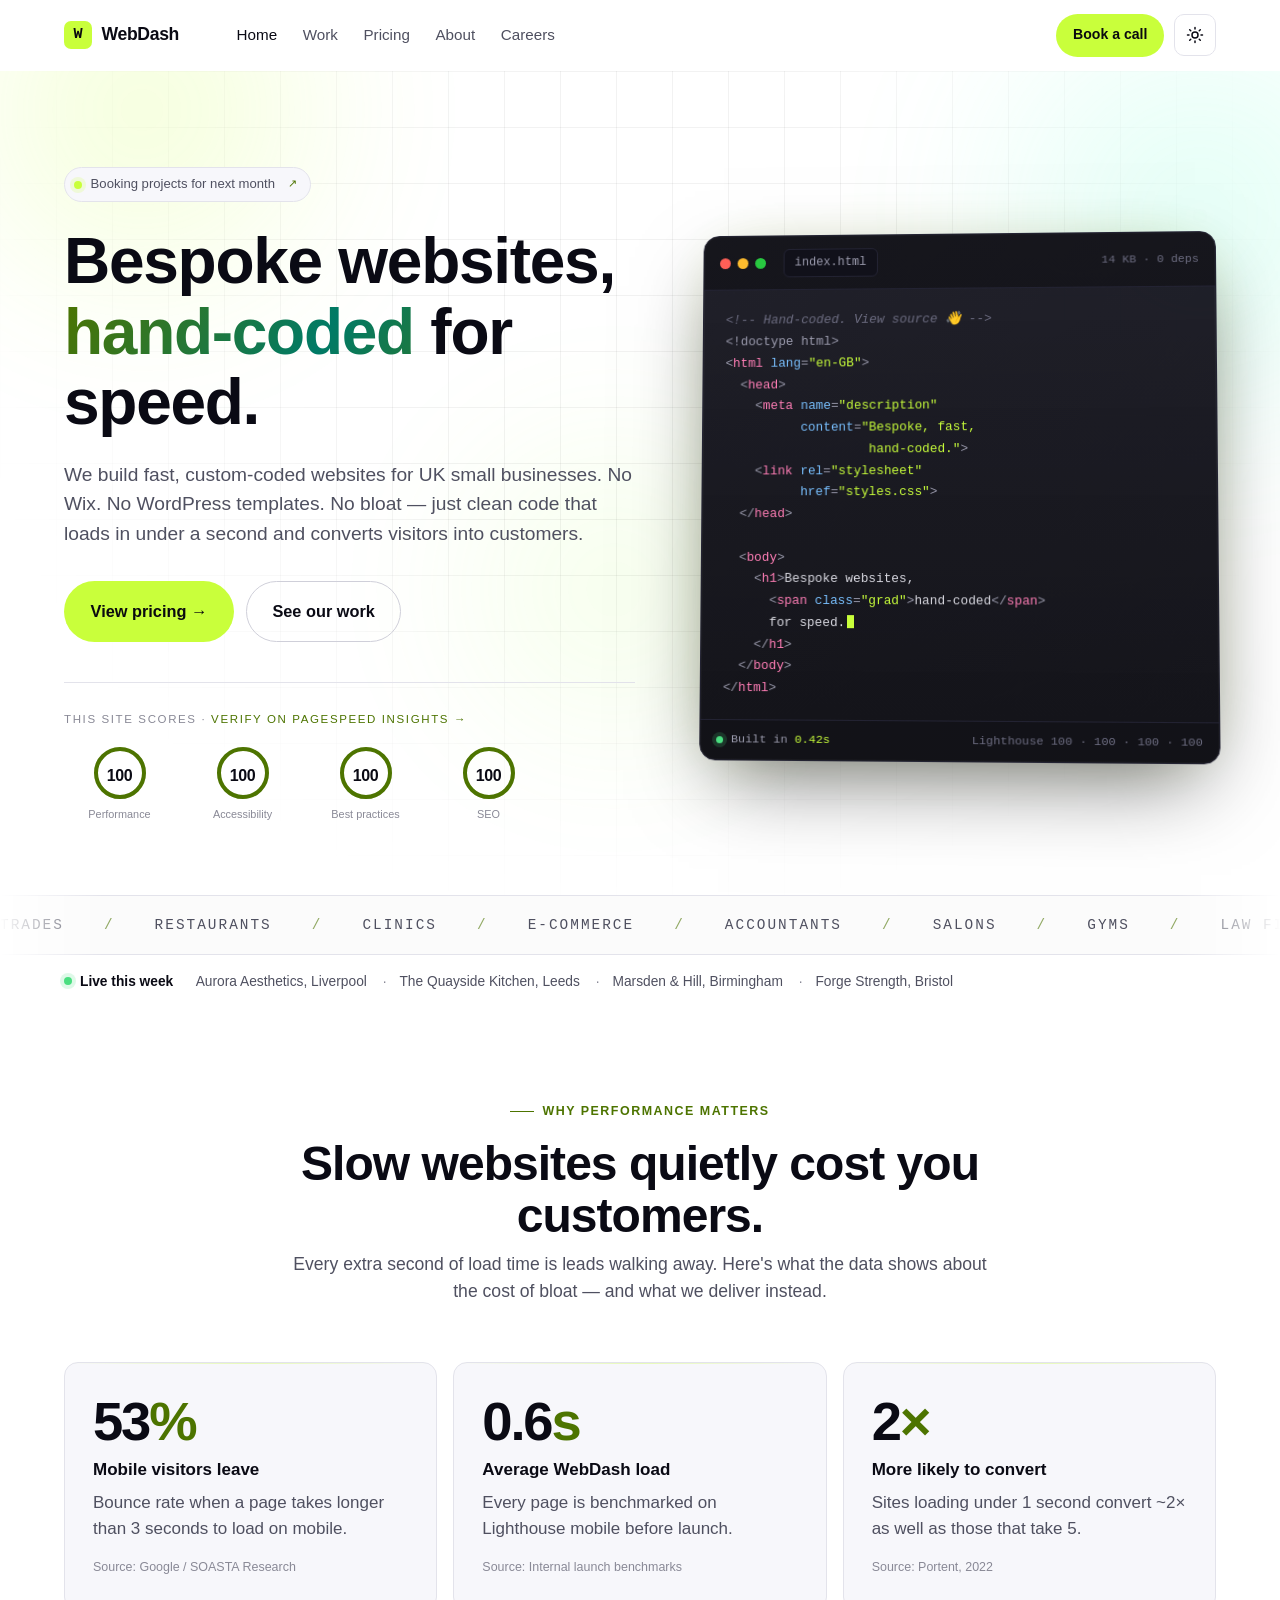
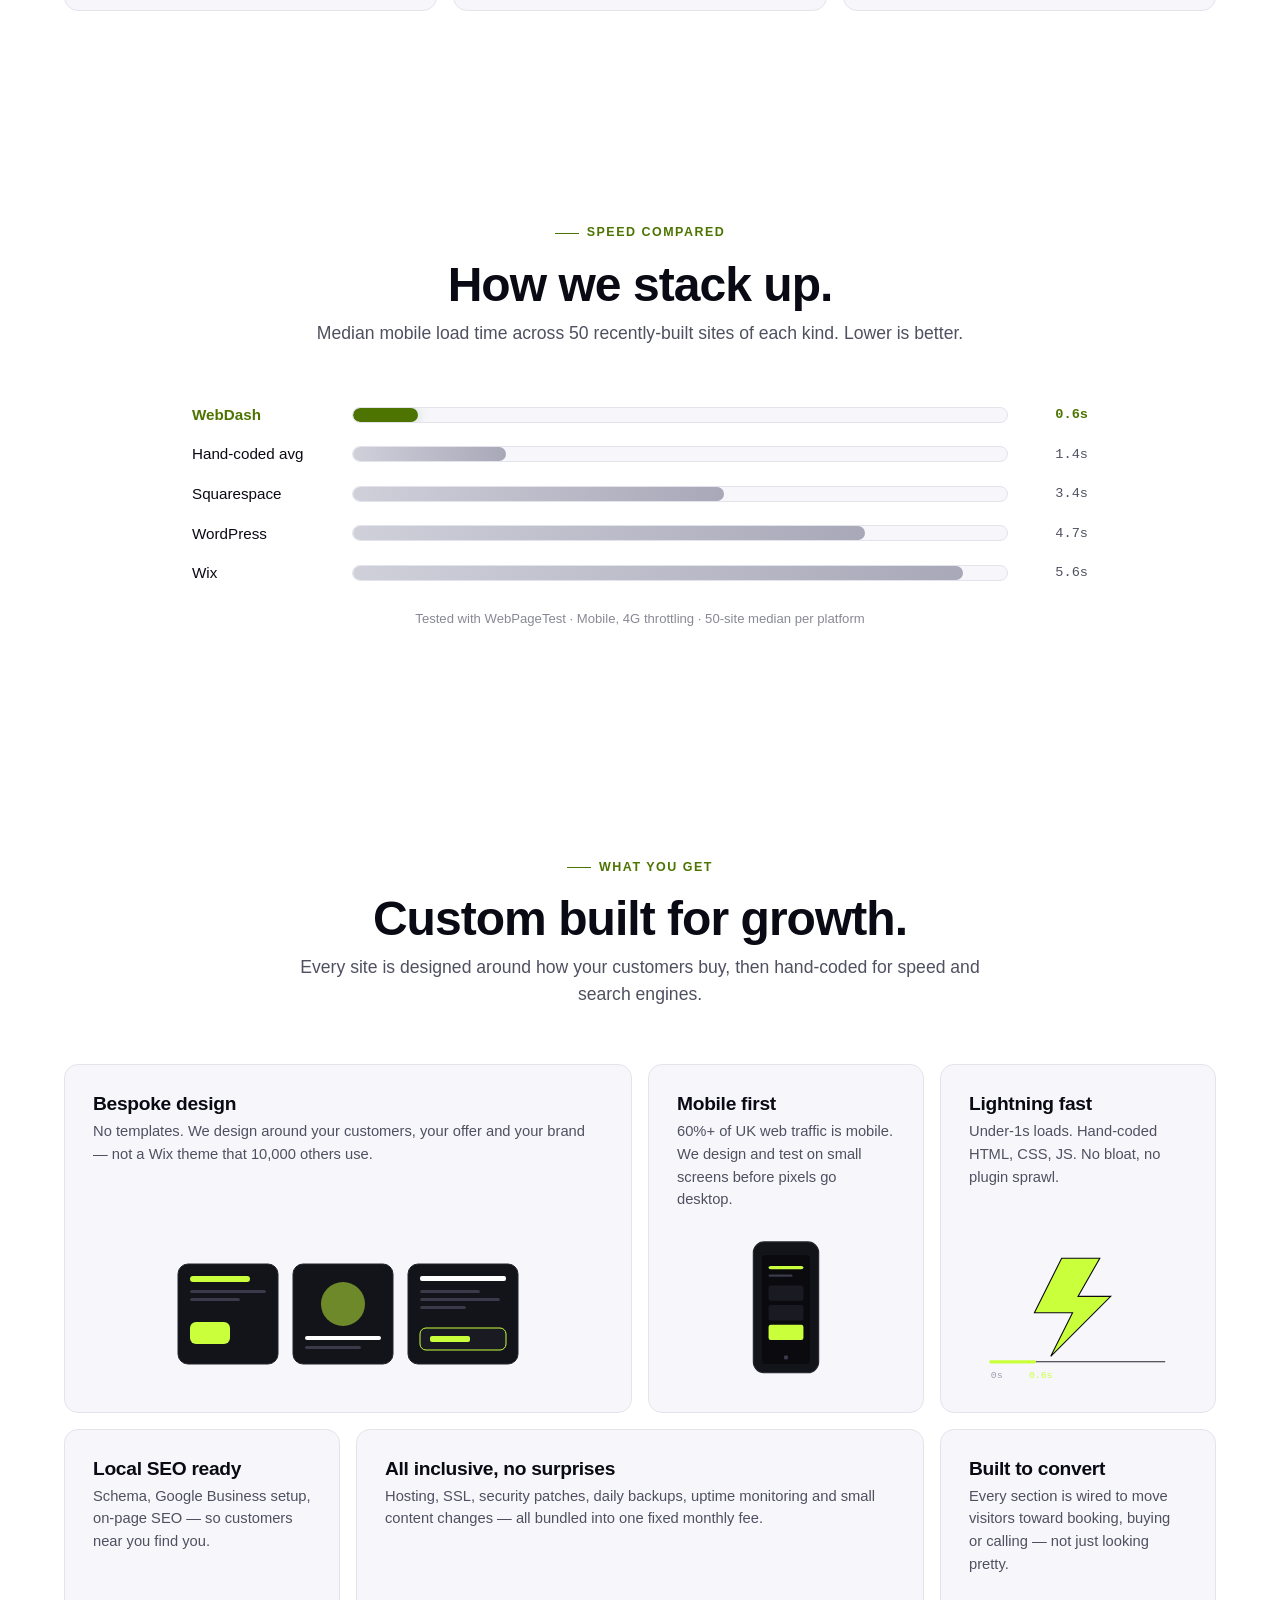
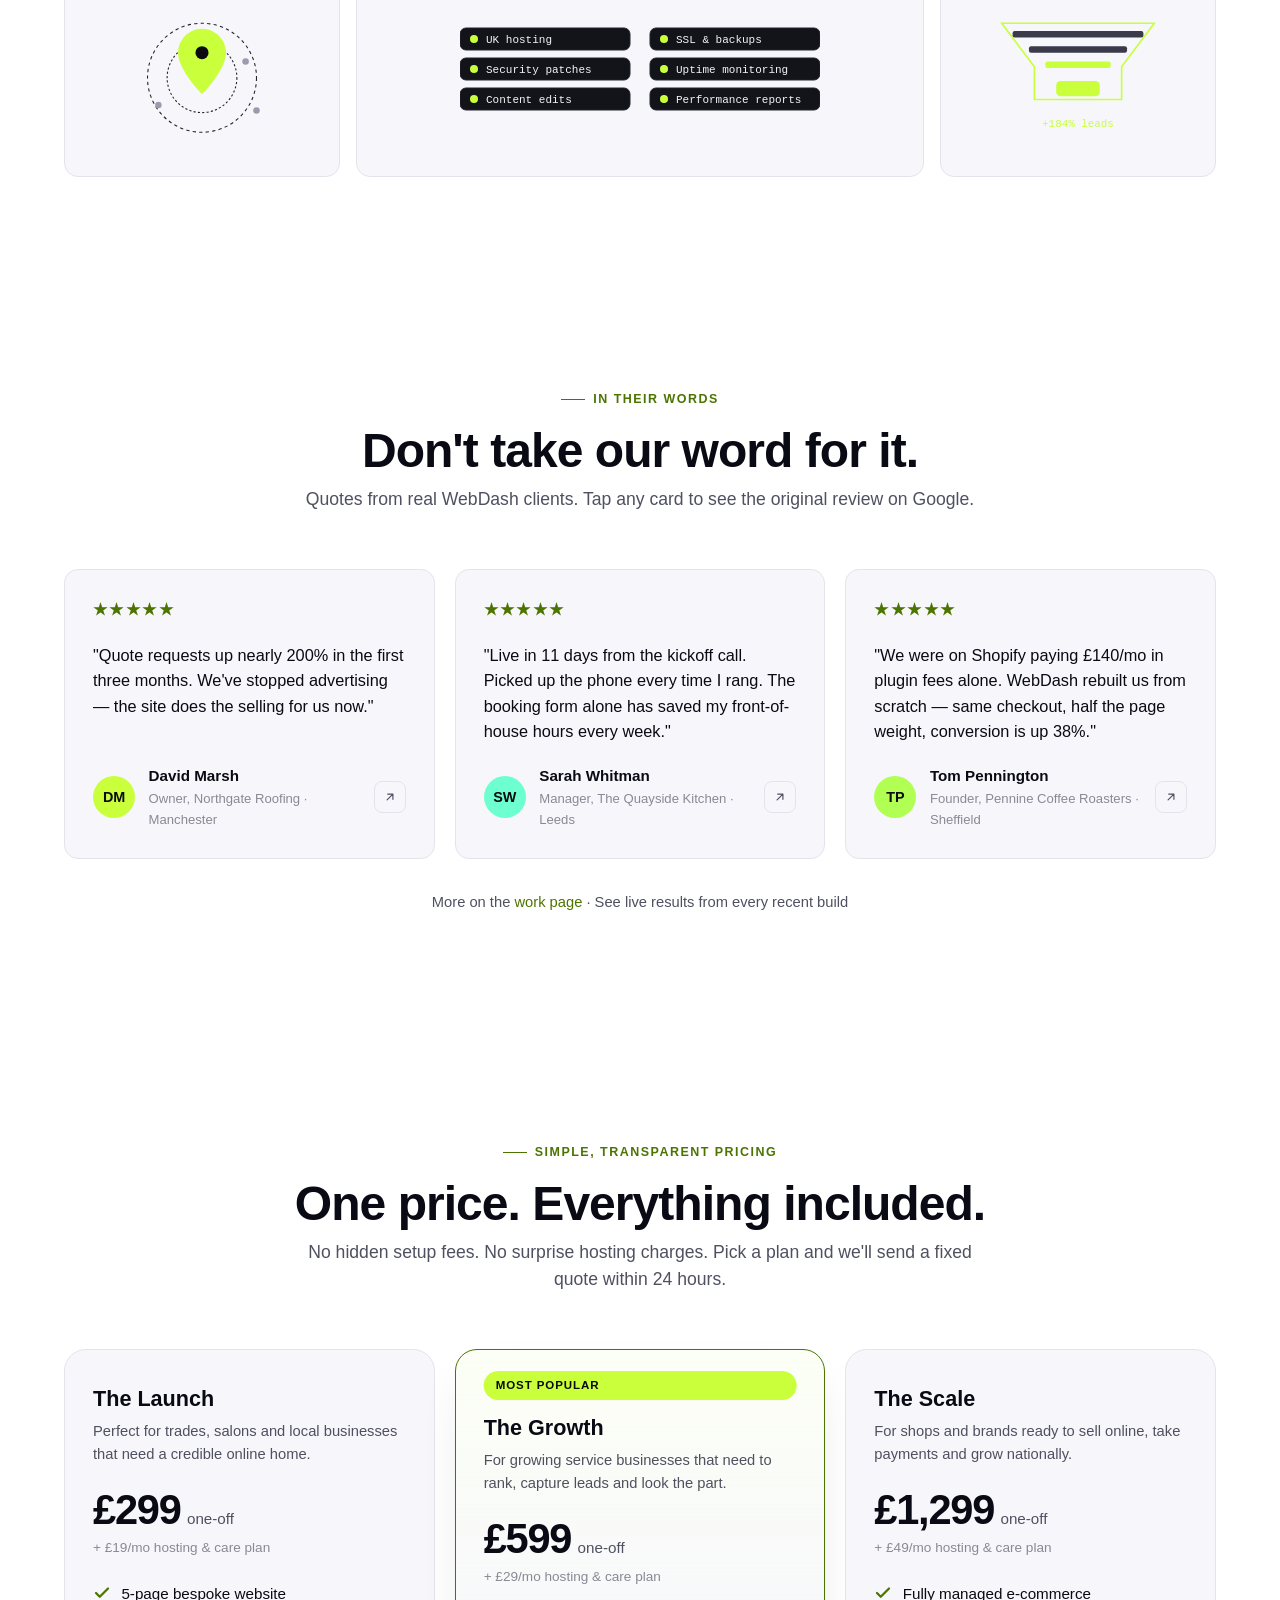
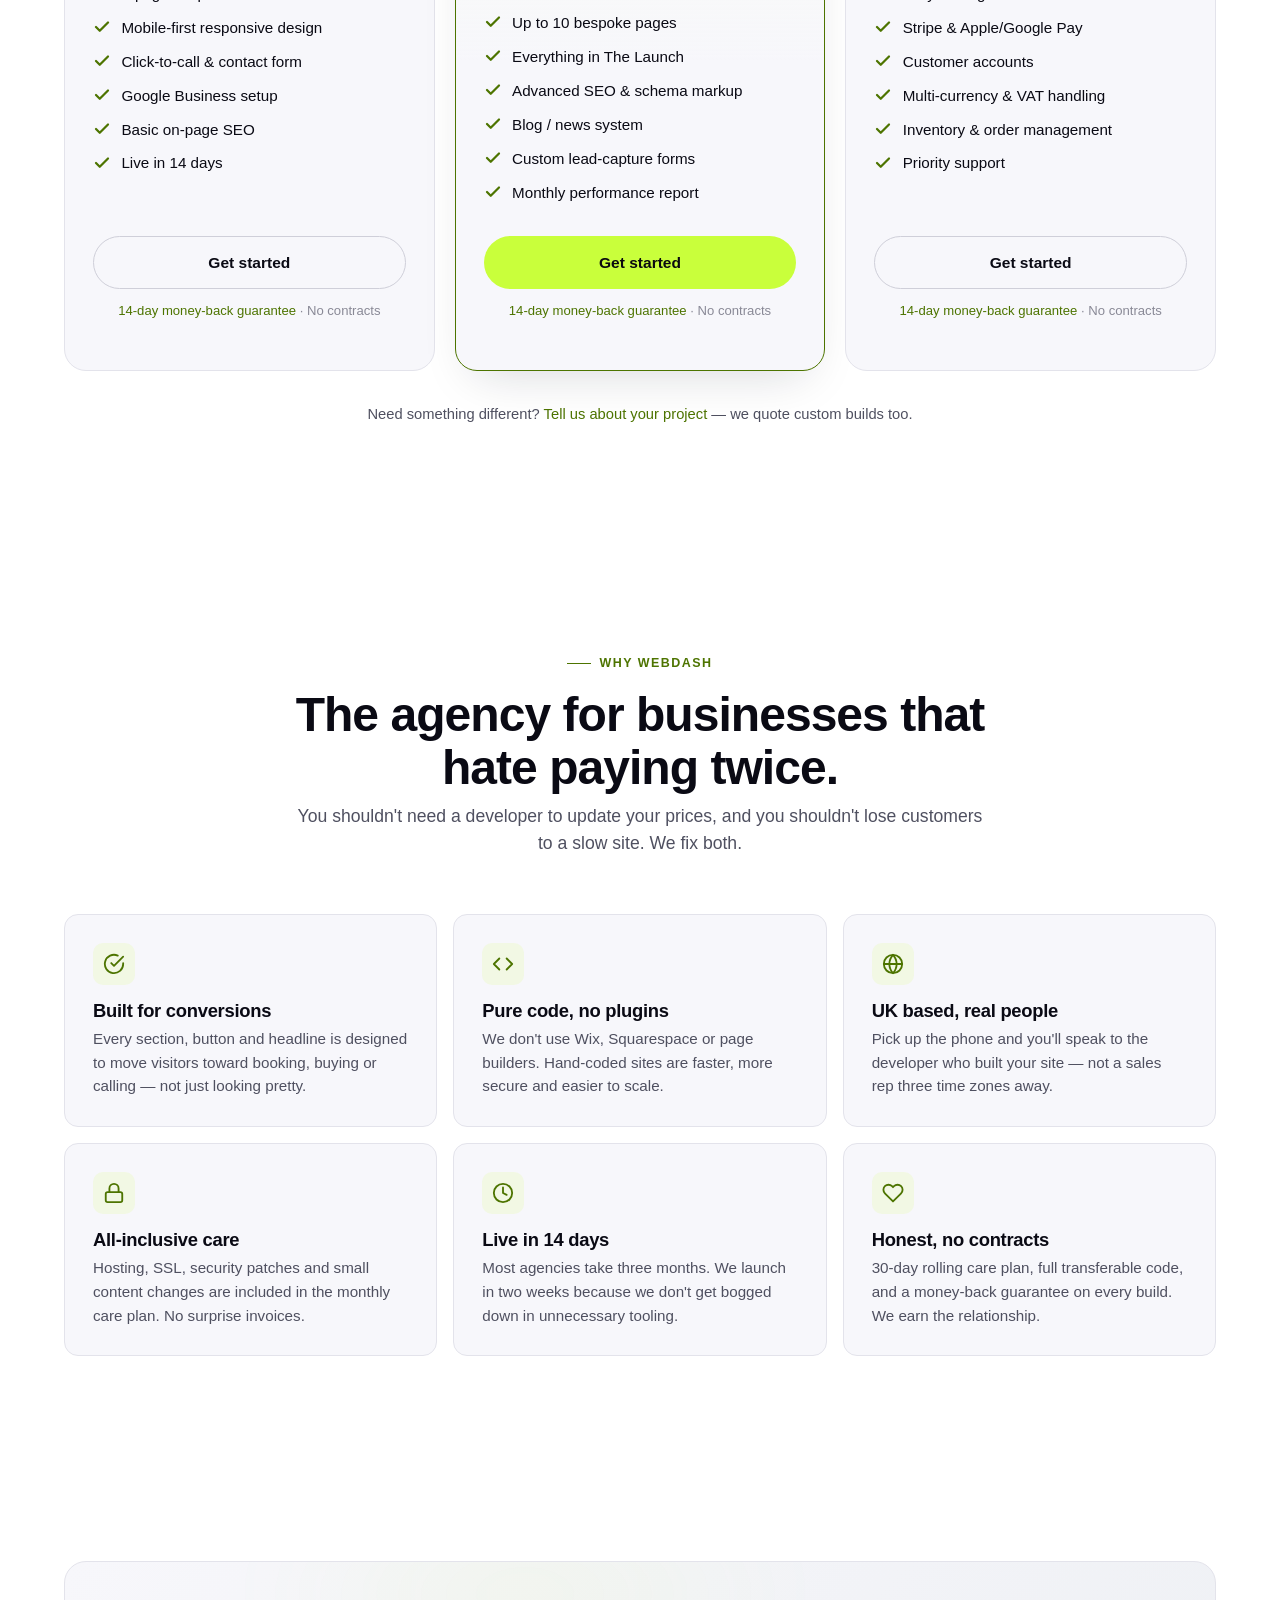
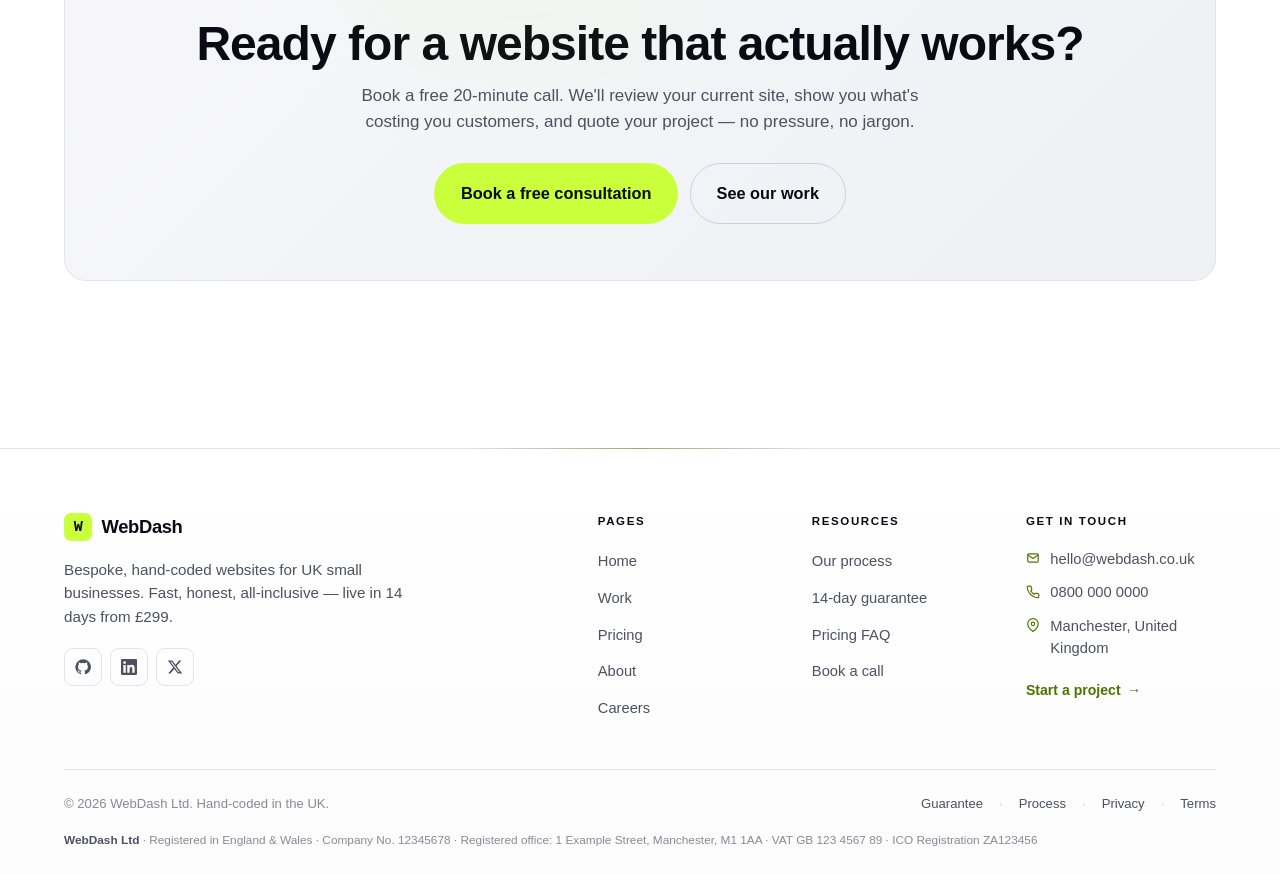
==== commit 08647131: "Fix nav spacing on desktop and redesign footer - Header: add gap on .nav-inner and push the right cl" ====
--- a/index.html
+++ b/index.html
@@ -618,46 +618,69 @@
 
   <footer class="footer">
     <div class="container">
-      <div class="footer-grid">
-        <div>
+      <div class="footer-top">
+        <div class="footer-brand">
           <a href="./" class="brand" aria-label="WebDash home">
             <span class="brand-mark">W</span>
             <span>WebDash</span>
           </a>
-          <p class="muted" style="margin-top:1rem;max-width:24rem;">Bespoke, hand-coded websites for UK small businesses. Fast, honest, all-inclusive.</p>
-        </div>
-        <div>
-          <h5>Sitemap</h5>
-          <ul>
-            <li><a href="./">Home</a></li>
-            <li><a href="work.html">Work</a></li>
-            <li><a href="pricing.html">Pricing</a></li>
-            <li><a href="about.html">About</a></li>
-            <li><a href="careers.html">Careers</a></li>
-            <li><a href="process.html">Our process</a></li>
-            <li><a href="guarantee.html">Guarantee</a></li>
-          </ul>
-        </div>
-        <div>
-          <h5>Get in touch</h5>
-          <ul>
-            <li><a href="mailto:hello@webdash.co.uk">hello@webdash.co.uk</a></li>
-            <li><a href="tel:+448000000000">0800 000 0000</a></li>
-            <li class="muted">Manchester, United Kingdom</li>
-          </ul>
-        </div>
-      </div>
+          <p class="footer-tagline">Bespoke, hand-coded websites for UK small businesses. Fast, honest, all-inclusive — live in 14 days from £299.</p>
+          <div class="footer-social">
+            <a href="https://github.com/" rel="noopener" aria-label="GitHub">
+              <svg viewBox="0 0 24 24" fill="currentColor" aria-hidden="true"><path d="M12 .5a11.5 11.5 0 0 0-3.63 22.41c.58.1.79-.25.79-.56v-2c-3.2.7-3.88-1.37-3.88-1.37a3 3 0 0 0-1.27-1.7c-1.04-.71.08-.7.08-.7a2.4 2.4 0 0 1 1.74 1.18 2.43 2.43 0 0 0 3.32.96 2.45 2.45 0 0 1 .73-1.53c-2.55-.29-5.23-1.28-5.23-5.7a4.46 4.46 0 0 1 1.18-3.1 4.16 4.16 0 0 1 .12-3.06s.96-.31 3.16 1.18a10.86 10.86 0 0 1 5.76 0c2.2-1.49 3.16-1.18 3.16-1.18a4.16 4.16 0 0 1 .12 3.06 4.46 4.46 0 0 1 1.18 3.1c0 4.43-2.69 5.4-5.25 5.69a2.74 2.74 0 0 1 .78 2.13v3.16c0 .31.2.67.8.55A11.5 11.5 0 0 0 12 .5Z"/></svg>
+            </a>
+            <a href="https://www.linkedin.com/" rel="noopener" aria-label="LinkedIn">
+              <svg viewBox="0 0 24 24" fill="currentColor" aria-hidden="true"><path d="M20.45 20.45h-3.55v-5.57c0-1.33-.02-3.04-1.85-3.04-1.85 0-2.13 1.45-2.13 2.94v5.67H9.36V9h3.4v1.56h.05a3.73 3.73 0 0 1 3.36-1.84c3.6 0 4.27 2.37 4.27 5.45v6.28ZM5.34 7.43a2.06 2.06 0 1 1 0-4.12 2.06 2.06 0 0 1 0 4.12ZM7.12 20.45H3.56V9h3.56v11.45ZM22.22 0H1.77C.79 0 0 .77 0 1.72v20.56C0 23.23.79 24 1.77 24h20.45C23.21 24 24 23.23 24 22.28V1.72C24 .77 23.21 0 22.22 0Z"/></svg>
+            </a>
+            <a href="https://x.com/" rel="noopener" aria-label="X (Twitter)">
+              <svg viewBox="0 0 24 24" fill="currentColor" aria-hidden="true"><path d="M18.244 2.25h3.308l-7.227 8.26 8.502 11.24H16.17l-5.214-6.817L4.99 21.75H1.68l7.73-8.835L1.254 2.25H8.08l4.713 6.231 5.45-6.231Zm-1.161 17.52h1.833L7.084 4.126H5.117l11.966 15.644Z"/></svg>
+            </a>
+          </div>
+        </div>
+
+        <div class="footer-cols">
+          <div>
+            <h5>Pages</h5>
+            <ul>
+              <li><a href="./">Home</a></li>
+              <li><a href="work.html">Work</a></li>
+              <li><a href="pricing.html">Pricing</a></li>
+              <li><a href="about.html">About</a></li>
+              <li><a href="careers.html">Careers</a></li>
+            </ul>
+          </div>
+          <div>
+            <h5>Resources</h5>
+            <ul>
+              <li><a href="process.html">Our process</a></li>
+              <li><a href="guarantee.html">14-day guarantee</a></li>
+              <li><a href="pricing.html#faq">Pricing FAQ</a></li>
+              <li><a href="about.html#contact">Book a call</a></li>
+            </ul>
+          </div>
+          <div class="footer-contact">
+            <h5>Get in touch</h5>
+            <ul>
+              <li>
+                <svg viewBox="0 0 24 24" fill="none" stroke="currentColor" stroke-width="2" stroke-linecap="round" stroke-linejoin="round" aria-hidden="true"><rect x="3" y="5" width="18" height="14" rx="2"/><path d="m3 7 9 6 9-6"/></svg>
+                <a href="mailto:hello@webdash.co.uk">hello@webdash.co.uk</a>
+              </li>
+              <li>
+                <svg viewBox="0 0 24 24" fill="none" stroke="currentColor" stroke-width="2" stroke-linecap="round" stroke-linejoin="round" aria-hidden="true"><path d="M22 16.92v3a2 2 0 0 1-2.18 2 19.79 19.79 0 0 1-8.63-3.07 19.5 19.5 0 0 1-6-6 19.79 19.79 0 0 1-3.07-8.67A2 2 0 0 1 4.11 2h3a2 2 0 0 1 2 1.72c.13.96.36 1.9.7 2.81a2 2 0 0 1-.45 2.11L8.09 9.91a16 16 0 0 0 6 6l1.27-1.27a2 2 0 0 1 2.11-.45c.91.34 1.85.57 2.81.7A2 2 0 0 1 22 16.92Z"/></svg>
+                <a href="tel:+448000000000">0800 000 0000</a>
+              </li>
+              <li>
+                <svg viewBox="0 0 24 24" fill="none" stroke="currentColor" stroke-width="2" stroke-linecap="round" stroke-linejoin="round" aria-hidden="true"><path d="M21 10c0 7-9 13-9 13s-9-6-9-13a9 9 0 0 1 18 0Z"/><circle cx="12" cy="10" r="3"/></svg>
+                <span>Manchester, United Kingdom</span>
+              </li>
+            </ul>
+            <a href="about.html#contact" class="footer-cta">Start a project</a>
+          </div>
+        </div>
+      </div>
+
       <div class="footer-bottom">
-        <span>© <span id="y">2026</span> WebDash Ltd. All rights reserved.</span>
-        <span>Hand-coded in the UK.</span>
-      </div>
-      <!-- TODO: Replace these placeholder legitimacy details with your real Companies House number, VAT registration, ICO registration, and registered office address before going live. -->
-      <div class="footer-legal">
-        <div class="footer-legal-info">
-          <span><strong>WebDash Ltd</strong> · Registered in England &amp; Wales · Company No. 12345678</span>
-          <span>Registered office: 1 Example Street, Manchester, M1 1AA, United Kingdom</span>
-          <span>VAT GB 123 4567 89 · ICO Registration ZA123456</span>
-        </div>
+        <span>© <span id="y">2026</span> WebDash Ltd. Hand-coded in the UK.</span>
         <div class="footer-legal-links">
           <a href="guarantee.html">Guarantee</a>
           <span class="sep">·</span>
@@ -668,6 +691,11 @@
           <a href="#terms">Terms</a>
         </div>
       </div>
+
+      <!-- TODO: Replace these placeholder legitimacy details with your real Companies House number, VAT registration, ICO registration, and registered office address before going live. -->
+      <div class="footer-legal">
+        <strong>WebDash Ltd</strong> · Registered in England &amp; Wales · Company No. 12345678 · Registered office: 1 Example Street, Manchester, M1 1AA · VAT GB 123 4567 89 · ICO Registration ZA123456
+      </div>
     </div>
   </footer>
 
--- a/assets/styles.css
+++ b/assets/styles.css
@@ -198,8 +198,16 @@
 .nav-inner {
   display: flex;
   align-items: center;
-  justify-content: space-between;
+  gap: 0.6rem;
   height: 70px;
+}
+
+/* Brand stays left; nav-links sit right of brand with breathing room.
+   margin-right:auto on the <nav> pushes the right cluster (cta, theme, toggle) to the far right. */
+.nav-inner > nav { margin-right: auto; }
+
+@media (min-width: 880px) {
+  .nav-inner > nav { margin-left: clamp(1.5rem, 4vw, 3rem); }
 }
 
 .brand {
@@ -1132,33 +1140,89 @@
 /* ---------- Footer ---------- */
 
 .footer {
+  position: relative;
   border-top: 1px solid var(--border);
-  padding-block: 3rem 2rem;
-  margin-top: 2rem;
-}
-
-.footer-grid {
+  margin-top: 4rem;
+  padding-block: clamp(2.5rem, 5vw, 4rem) 1.5rem;
+  background:
+    linear-gradient(180deg, transparent, rgba(127, 127, 127, 0.025));
+}
+
+.footer::before {
+  content: "";
+  position: absolute;
+  top: -1px;
+  left: 50%;
+  transform: translateX(-50%);
+  width: clamp(180px, 30%, 360px);
+  height: 1px;
+  background: linear-gradient(90deg, transparent, var(--accent-text), transparent);
+  opacity: 0.5;
+}
+
+.footer-top {
   display: grid;
   grid-template-columns: 1fr;
-  gap: 2rem;
-}
-
-@media (min-width: 720px) {
-  .footer-grid { grid-template-columns: 1.4fr 1fr 1fr; }
-}
-
-.footer p {
-  font-size: 0.92rem;
-  margin-bottom: 0.75rem;
+  gap: clamp(2rem, 5vw, 3rem);
+  padding-bottom: clamp(2rem, 4vw, 3rem);
+}
+
+@media (min-width: 880px) {
+  .footer-top { grid-template-columns: 1.1fr 1.4fr; align-items: start; }
+}
+
+.footer-brand .brand { font-size: 1.15rem; }
+
+.footer-tagline {
+  margin: 1rem 0 1.25rem;
+  max-width: 22rem;
+  color: var(--text-muted);
+  font-size: 0.95rem;
+  line-height: 1.55;
+}
+
+.footer-social {
+  display: flex;
+  gap: 0.5rem;
+}
+
+.footer-social a {
+  width: 38px;
+  height: 38px;
+  border-radius: 9px;
+  border: 1px solid var(--border);
+  display: grid;
+  place-items: center;
+  color: var(--text-muted);
+  transition: color 0.15s, border-color 0.15s, transform 0.15s, background 0.15s;
+}
+
+.footer-social a:hover {
+  color: var(--accent-text);
+  border-color: var(--border-strong);
+  background: var(--bg-2);
+  transform: translateY(-2px);
+}
+
+.footer-social svg { width: 16px; height: 16px; }
+
+.footer-cols {
+  display: grid;
+  grid-template-columns: 1fr 1fr;
+  gap: 2rem 1.5rem;
+}
+
+@media (min-width: 640px) {
+  .footer-cols { grid-template-columns: repeat(3, 1fr); }
 }
 
 .footer h5 {
-  font-size: 0.78rem;
+  font-size: 0.72rem;
   font-weight: 700;
   text-transform: uppercase;
-  letter-spacing: 0.1em;
-  color: var(--text-dim);
-  margin: 0 0 1rem;
+  letter-spacing: 0.14em;
+  color: var(--text);
+  margin: 0 0 1.1rem;
 }
 
 .footer ul {
@@ -1167,26 +1231,63 @@
   margin: 0;
   display: flex;
   flex-direction: column;
-  gap: 0.55rem;
+  gap: 0.65rem;
 }
 
 .footer ul a {
   color: var(--text-muted);
   font-size: 0.92rem;
-}
-
-.footer ul a:hover {
-  color: var(--text);
-}
+  transition: color 0.12s ease;
+}
+
+.footer ul a:hover { color: var(--accent-text); }
+
+/* Contact column with inline icons */
+.footer-contact ul li {
+  display: flex;
+  gap: 0.65rem;
+  align-items: flex-start;
+  font-size: 0.92rem;
+  color: var(--text-muted);
+}
+
+.footer-contact ul li svg {
+  width: 14px;
+  height: 14px;
+  margin-top: 0.2rem;
+  color: var(--accent-text);
+  flex-shrink: 0;
+}
+
+.footer-contact ul li a { color: var(--text-muted); }
+.footer-contact ul li a:hover { color: var(--accent-text); }
+
+.footer-cta {
+  margin-top: 1.25rem;
+  display: inline-flex;
+  align-items: center;
+  gap: 0.4rem;
+  font-size: 0.88rem;
+  font-weight: 600;
+  color: var(--accent-text);
+}
+
+.footer-cta:hover { color: var(--text); }
+
+.footer-cta::after {
+  content: "→";
+  transition: transform 0.15s ease;
+}
+
+.footer-cta:hover::after { transform: translateX(3px); }
 
 .footer-bottom {
   display: flex;
   flex-wrap: wrap;
-  gap: 1rem;
+  gap: 0.75rem 1.5rem;
   justify-content: space-between;
   align-items: center;
   border-top: 1px solid var(--border);
-  margin-top: 2.5rem;
   padding-top: 1.5rem;
   font-size: 0.82rem;
   color: var(--text-dim);
@@ -1850,13 +1951,7 @@
 [data-theme="light"] .theme-toggle .t-sun  { display: block; }
 [data-theme="light"] .theme-toggle .t-moon { display: none; }
 
-/* Place toggle inline with the nav-cta in desktop */
-.nav-inner .theme-toggle { margin-left: auto; }
-.nav-inner .nav-cta      { margin-left: 0.5rem; }
-
-@media (max-width: 879px) {
-  .nav-inner .theme-toggle { margin-left: auto; margin-right: 0.4rem; }
-}
+/* Theme toggle and nav-cta sit naturally in the right cluster (handled by gap on .nav-inner). */
 
 /* ============================================================
    Fix: mobile nav drawer button text colour
@@ -2389,46 +2484,33 @@
 .policy-callout p { margin: 0; color: var(--text); font-weight: 500; }
 
 /* ============================================================
-   Footer legitimacy block
+   Footer legitimacy block (compact one-line UK legal info)
    ============================================================ */
 
 .footer-legal {
-  margin-top: 2rem;
-  padding-top: 1.5rem;
-  border-top: 1px solid var(--border);
-  display: grid;
-  grid-template-columns: 1fr;
-  gap: 0.6rem;
-  font-size: 0.78rem;
+  margin-top: 1rem;
+  font-size: 0.74rem;
   color: var(--text-dim);
-}
-
-@media (min-width: 760px) {
-  .footer-legal { grid-template-columns: 1fr auto; align-items: end; }
-}
-
-.footer-legal-info {
-  display: flex;
-  flex-direction: column;
-  gap: 0.3rem;
-}
-
-.footer-legal-info span { display: block; }
+  line-height: 1.65;
+}
+
+.footer-legal strong { color: var(--text-muted); font-weight: 600; }
 
 .footer-legal-links {
   display: flex;
   flex-wrap: wrap;
-  gap: 0.5rem 1.1rem;
+  gap: 0.4rem 1rem;
   align-items: center;
 }
 
 .footer-legal-links a {
   color: var(--text-muted);
   font-size: 0.82rem;
-}
-
-.footer-legal-links a:hover { color: var(--text); }
-
-.footer-legal-links .sep { color: var(--text-dim); }
-
-
+  transition: color 0.12s ease;
+}
+
+.footer-legal-links a:hover { color: var(--accent-text); }
+
+.footer-legal-links .sep { color: var(--text-dim); opacity: 0.5; }
+
+
